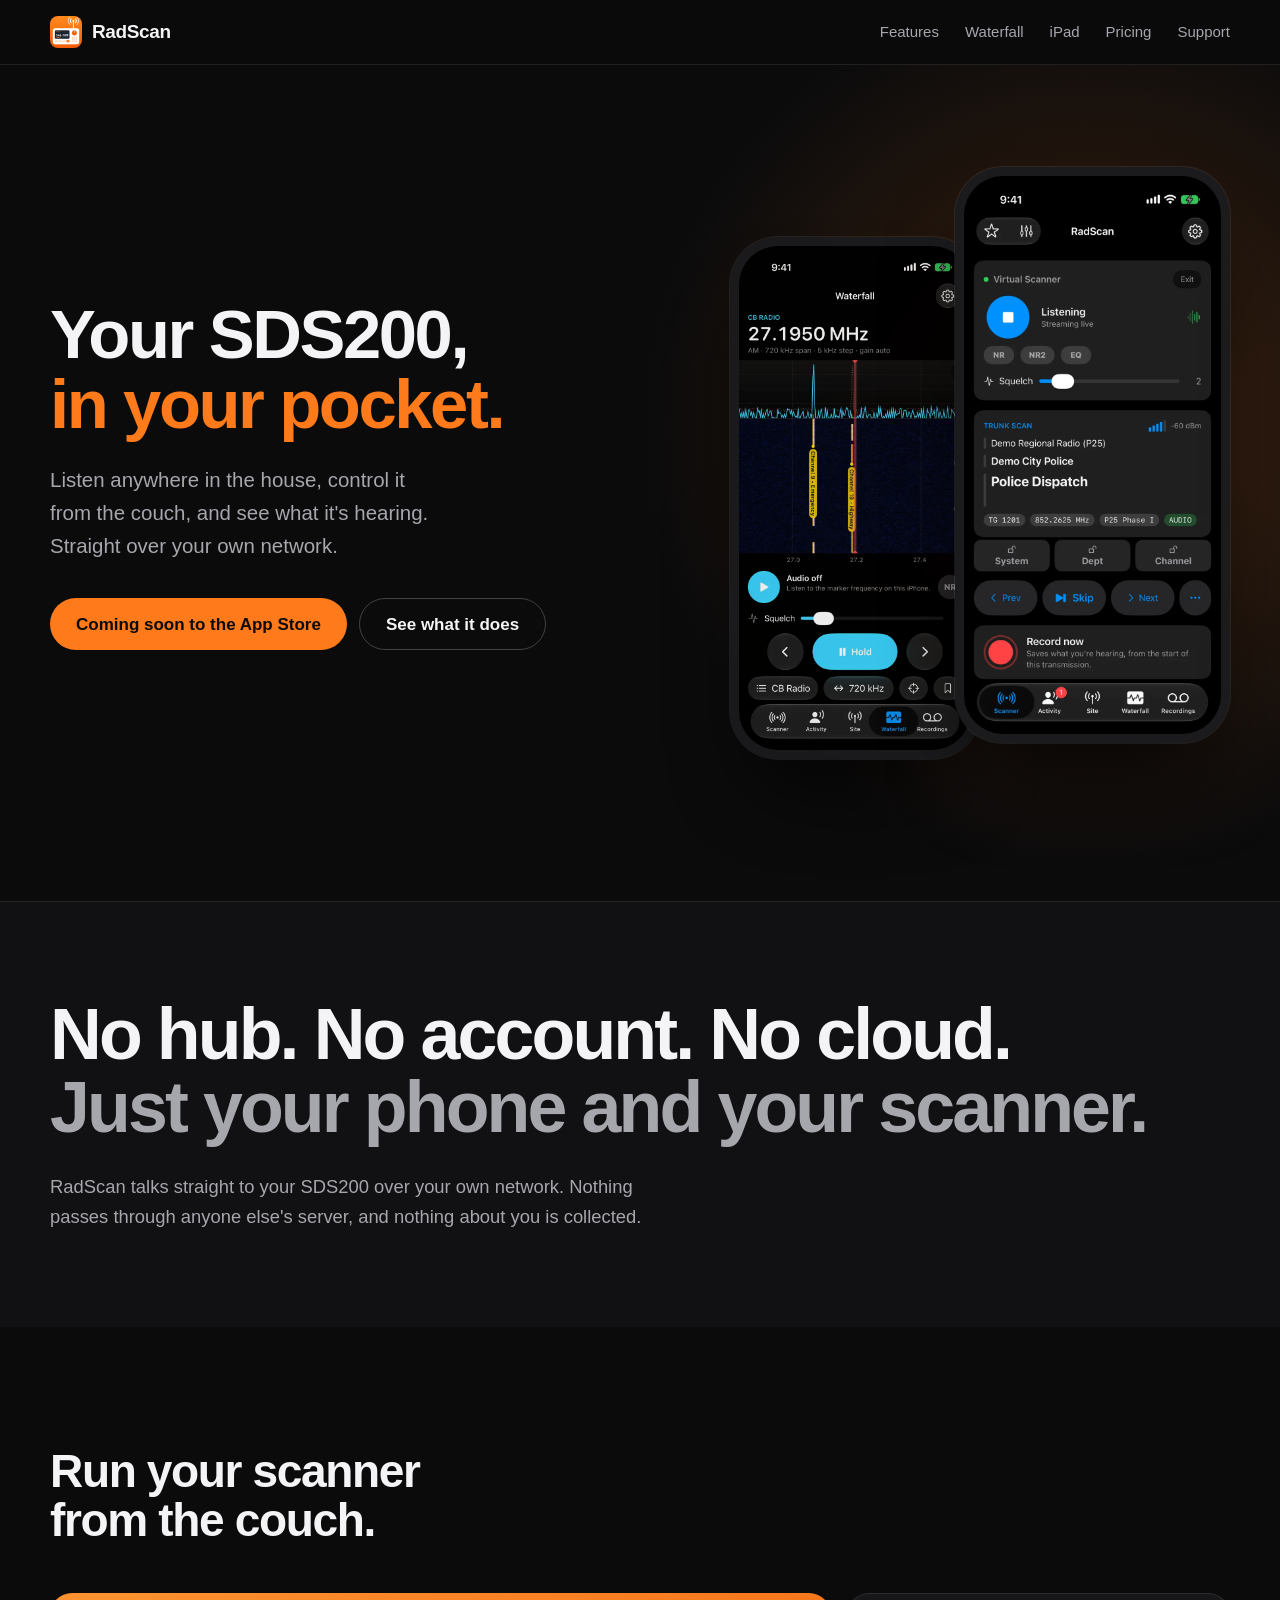
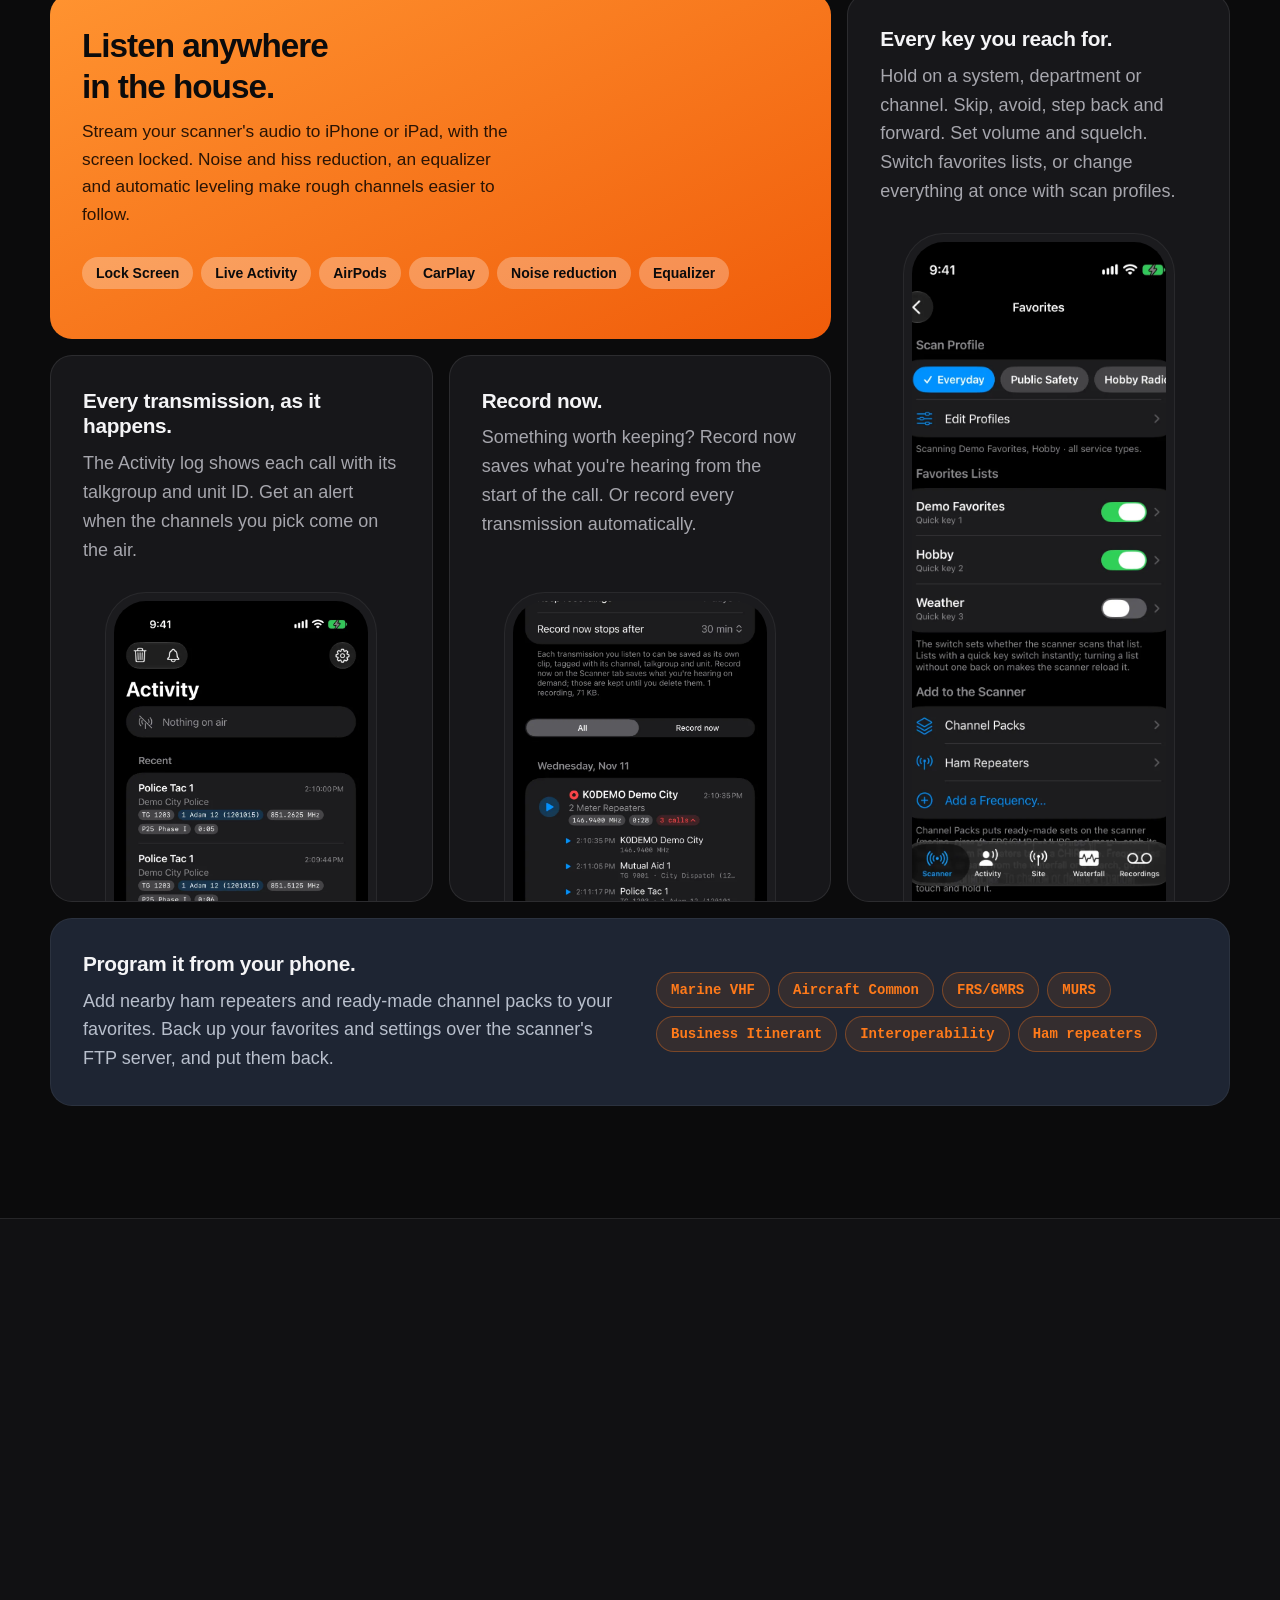
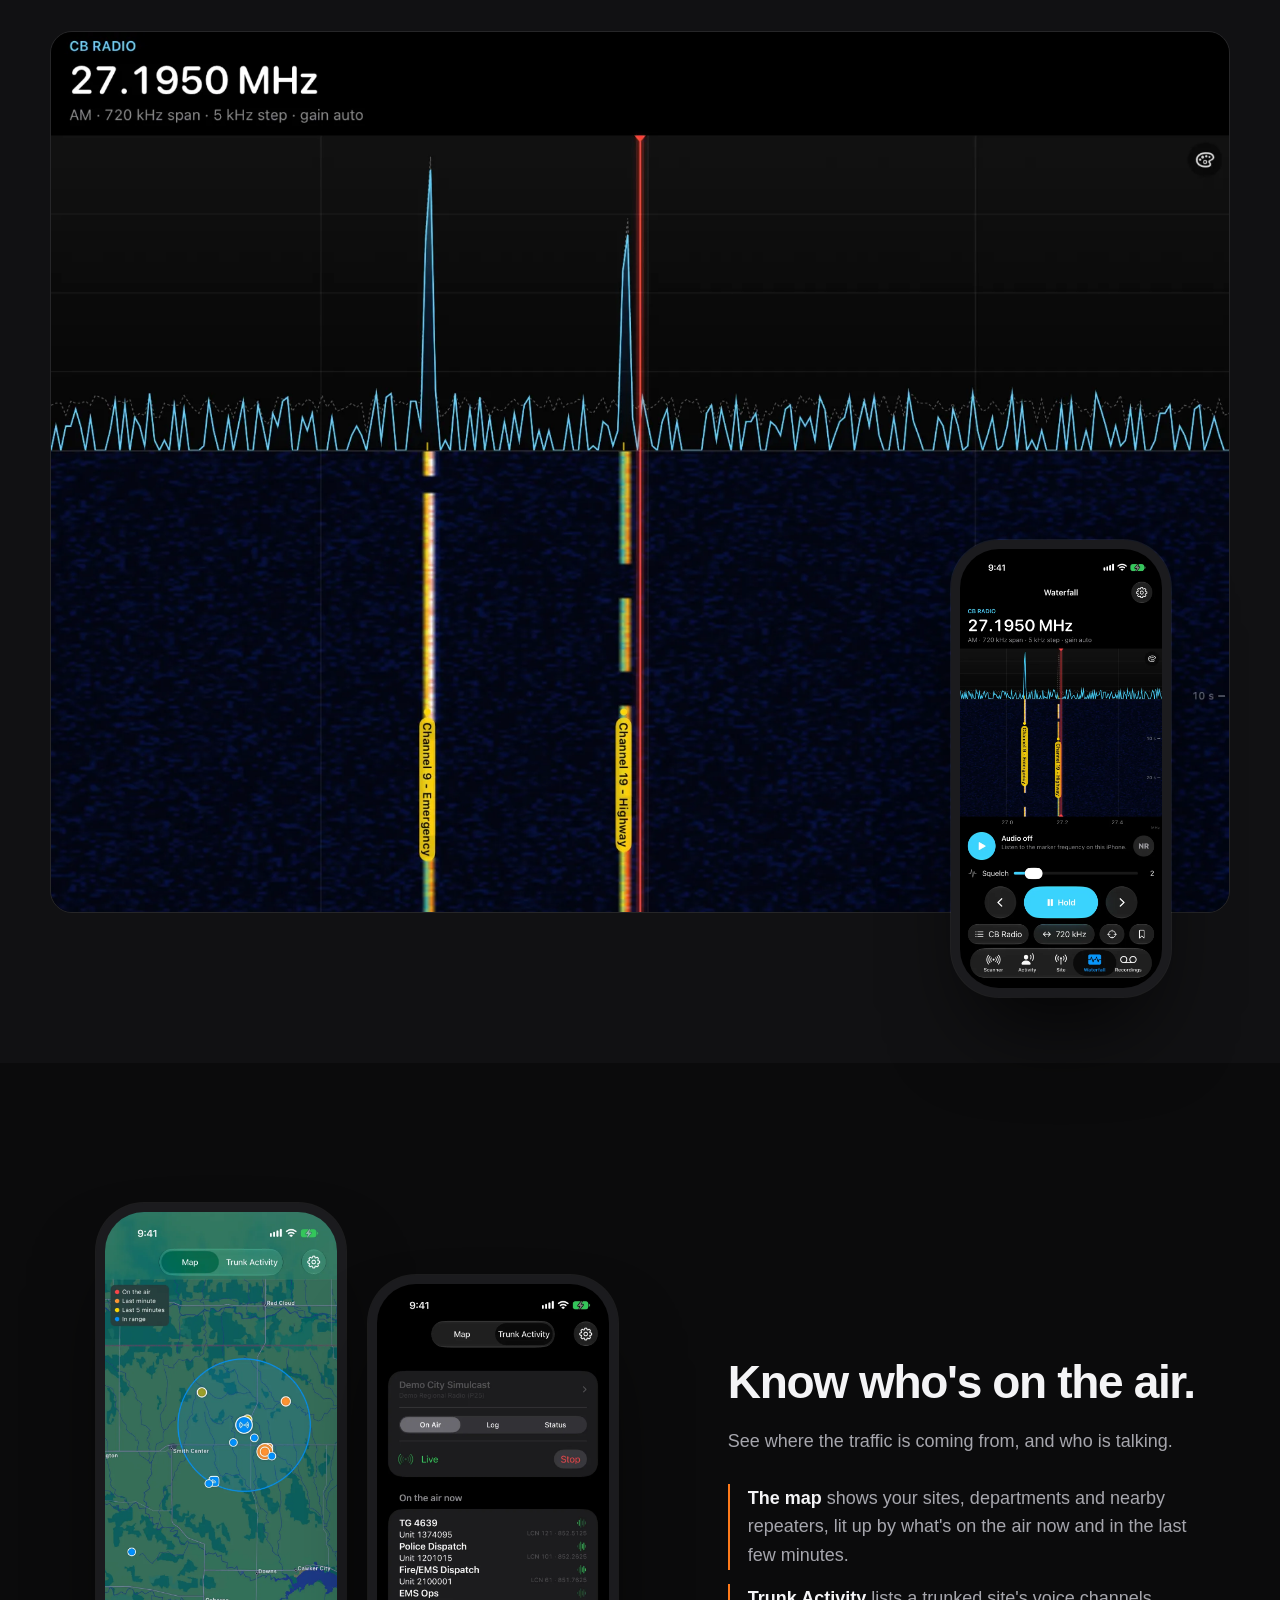
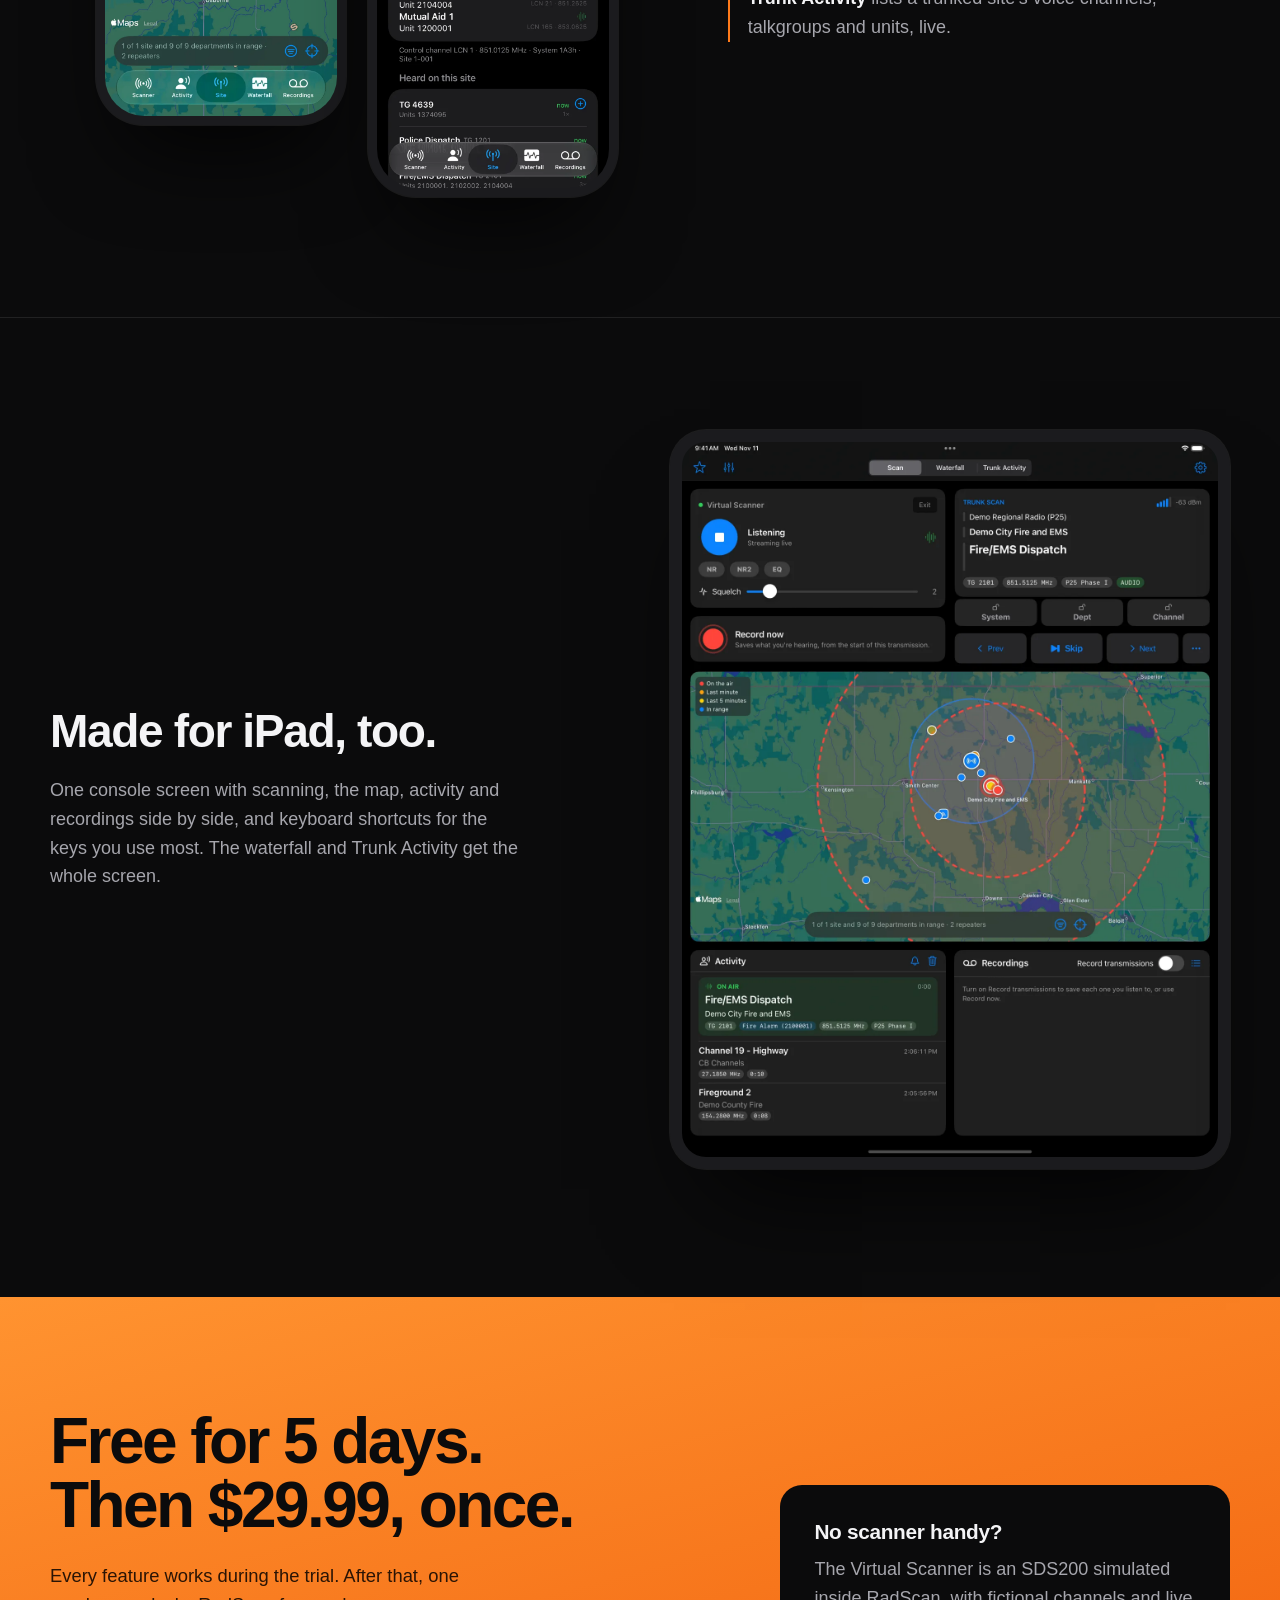
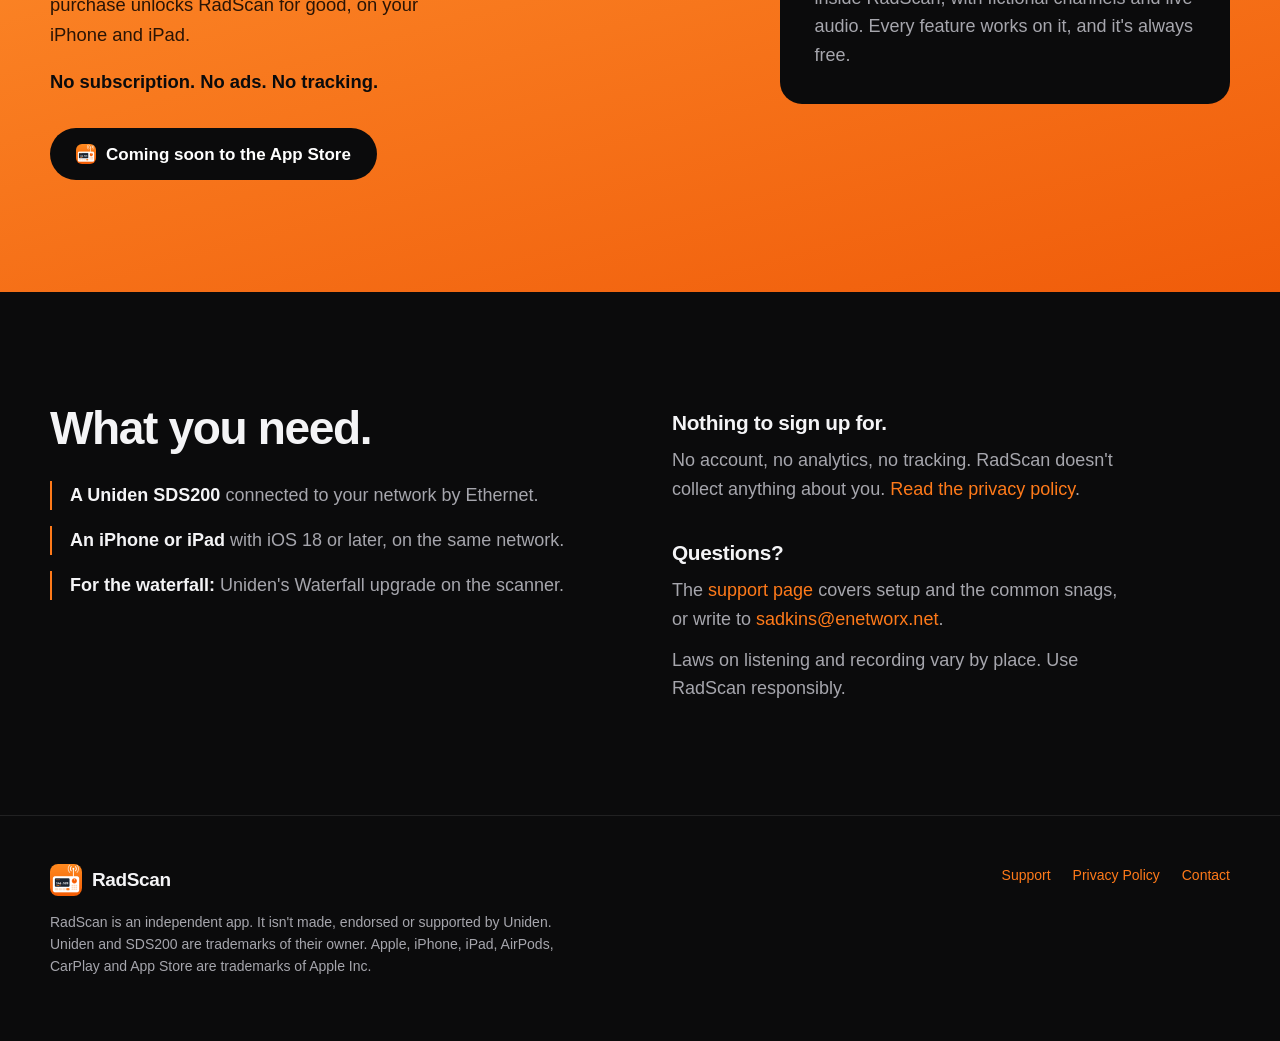
==== index.html @ 0958f828 "Add files via upload" ====
<!doctype html>
<html lang="en">
<head>
<meta charset="utf-8">
<meta name="viewport" content="width=device-width, initial-scale=1, viewport-fit=cover">
<title>RadScan: your SDS200 on iPhone and iPad</title>
<meta name="description" content="Listen to your Uniden SDS200 anywhere in the house, control it from the couch, and see what it's hearing. Free for 5 days, then one purchase. No subscription.">
<meta name="theme-color" content="#0b0b0c">
<meta property="og:type" content="website">
<meta property="og:title" content="RadScan: your SDS200 on iPhone and iPad">
<meta property="og:description" content="Live audio, remote control, a waterfall and more for the Uniden SDS200. No hub, no account, no cloud.">
<meta property="og:url" content="https://sadkins0101.github.io/radscan/">
<meta property="og:image" content="https://sadkins0101.github.io/radscan/img/og.jpg">
<meta name="twitter:card" content="summary_large_image">
<link rel="icon" type="image/png" href="img/favicon-64.png">
<link rel="apple-touch-icon" href="img/apple-touch-icon.png">
<link rel="preload" as="image" href="img/iphone-01-listening.webp">
<script>document.documentElement.classList.add('js');</script>
<!--
  STORE LINK: once RadScan is live, turn both "Coming soon to the App Store" buttons (marked data-store)
  into links to the App Store page, and change their words to "Download on the App Store".
-->
<style>
/* Tokens: the app icon's orange on near-black, white type. One theme for the whole page (dark), matching the
   dark-mode screenshots. Shapes: buttons and chips are full pills, panels are 22px, device frames follow the device. */
:root {
  color-scheme: dark;
  --bg: #0b0b0c;
  --bg-raised: #111113;
  --surface: #17171a;
  --surface-2: #202024;
  --line: rgba(255, 255, 255, .09);
  --text: #f4f4f6;
  --muted: #a6a6ad;
  --orange: #ff7a1a;
  --orange-hi: #ff9330;
  --orange-lo: #f05c0a;
  --ink: #0b0b0c;
  --lcd: #1e2533;
  --peach: #ffd9bd;
  --radius: 22px;
  --frame: #1b1b1e;
  --ease: cubic-bezier(.16, 1, .3, 1);
  --sans: -apple-system, BlinkMacSystemFont, "SF Pro Display", "SF Pro Text", "Segoe UI", Roboto, "Helvetica Neue", Arial, sans-serif;
  --mono: ui-monospace, "SF Mono", SFMono-Regular, Menlo, Consolas, monospace;
}
*, *::before, *::after { box-sizing: border-box; }
html { scroll-behavior: smooth; scroll-padding-top: 80px; -webkit-text-size-adjust: 100%; }
body {
  margin: 0; background: var(--bg); color: var(--text);
  font: 400 18px/1.6 var(--sans); -webkit-font-smoothing: antialiased; overflow-x: clip;
}
img { display: block; max-width: 100%; height: auto; }
a { color: var(--orange); text-decoration: none; }
a:hover { text-decoration: underline; text-underline-offset: 3px; }
h1, h2, h3 { margin: 0; font-weight: 700; color: var(--text); }
h1 { font-size: clamp(2.6rem, 5.4vw, 4.3rem); line-height: 1.02; letter-spacing: -.035em; }
h2 { font-size: clamp(2rem, 3.6vw, 3.05rem); line-height: 1.06; letter-spacing: -.03em; }
h3 { font-size: 1.3rem; line-height: 1.25; letter-spacing: -.015em; }
p { margin: 0; }
.wrap { width: min(1180px, 100% - 40px); margin-inline: auto; }
.accent { color: var(--orange); }
.lede { font-size: clamp(1.1rem, 1.6vw, 1.3rem); color: var(--muted); max-width: 34ch; }
.body { color: var(--muted); max-width: 58ch; }
.eyebrow { font: 600 13px/1 var(--mono); letter-spacing: .14em; text-transform: uppercase; color: var(--orange); margin-bottom: 18px; }
.skip { position: absolute; left: -999px; top: 8px; background: var(--orange); color: var(--ink); padding: 8px 14px; border-radius: 999px; z-index: 20; }
.skip:focus { left: 12px; }
:focus-visible { outline: 2px solid var(--orange); outline-offset: 3px; border-radius: 6px; }

/* Buttons */
.btn {
  display: inline-flex; align-items: center; justify-content: center; gap: 10px; white-space: nowrap;
  min-height: 52px; padding: 0 26px; border-radius: 999px; font: 600 17px/1 var(--sans);
  transition: transform .25s var(--ease), background-color .25s var(--ease), border-color .25s var(--ease);
}
.btn:hover { text-decoration: none; transform: translateY(-1px); }
.btn:active { transform: scale(.98); }
.btn-primary { background: var(--orange); color: var(--ink); }
.btn-primary:hover { background: var(--orange-hi); }
.btn-ghost { color: var(--text); border: 1px solid rgba(255, 255, 255, .22); }
.btn-ghost:hover { border-color: rgba(255, 255, 255, .5); }
.btn-dark { background: var(--ink); color: #fff; }
.btn-dark:hover { background: #222; }
.btn .glyph { width: 20px; height: 20px; border-radius: 6px; }

/* Device frames */
.phone { margin: 0; padding: 9px; border-radius: 48px; background: var(--frame);
  box-shadow: 0 0 0 1px rgba(255, 255, 255, .08), 0 50px 90px -30px rgba(0, 0, 0, .85); }
.phone img { width: 100%; border-radius: 39px; }
.ipad { margin: 0; padding: 12px; border-radius: 36px; background: var(--frame);
  box-shadow: 0 0 0 1px rgba(255, 255, 255, .08), 0 60px 100px -40px rgba(0, 0, 0, .85); }
.ipad img { width: 100%; border-radius: 24px; }

/* Nav */
.nav { position: sticky; top: 0; z-index: 10; background: rgba(11, 11, 12, .74);
  -webkit-backdrop-filter: saturate(160%) blur(18px); backdrop-filter: saturate(160%) blur(18px);
  border-bottom: 1px solid var(--line); }
.nav .wrap { height: 64px; display: flex; align-items: center; gap: 28px; }
.brand { display: flex; align-items: center; gap: 10px; color: var(--text); font-weight: 700; font-size: 19px; letter-spacing: -.02em; }
.brand:hover { text-decoration: none; }
.brand img { width: 32px; height: 32px; border-radius: 8px; }
.nav-links { display: flex; gap: 26px; margin-left: auto; font-size: 15px; }
.nav-links a { color: var(--muted); }
.nav-links a:hover { color: var(--text); text-decoration: none; }

/* Hero */
.hero { position: relative; padding: 56px 0 72px; overflow: clip; }
.hero::before { content: ""; position: absolute; inset: -10% -20% auto auto; width: 70vw; height: 70vw; max-width: 900px; max-height: 900px;
  background: radial-gradient(closest-side, rgba(255, 122, 26, .22), rgba(255, 122, 26, 0)); pointer-events: none; }
.hero .wrap { position: relative; display: grid; grid-template-columns: 1.05fr .95fr; align-items: center; gap: 40px;
  min-height: min(760px, calc(100dvh - 64px - 128px)); }
.hero h1 .accent { display: block; }
.hero .lede { margin-top: 24px; }
.ctas { display: flex; flex-wrap: wrap; gap: 12px; margin-top: 36px; }
.hero-art { position: relative; width: min(500px, 100%); margin-left: auto; padding-bottom: 40px; }
.hero-art .phone-front { position: relative; z-index: 1; width: 55%; margin-left: auto; }
.hero-art .phone-back { position: absolute; left: 0; top: 70px; width: 50%; opacity: .92; }

/* Statement */
.statement { padding: 96px 0; border-top: 1px solid var(--line); background: var(--bg-raised); }
.statement .big { font-size: clamp(2.2rem, 5.6vw, 4.6rem); line-height: 1.02; font-weight: 800; letter-spacing: -.04em; }
.statement .big span { display: block; color: var(--muted); }
.statement .body { margin-top: 28px; font-size: 1.15rem; }

/* Features bento */
.features { padding: 120px 0 112px; }
.features h2 { max-width: 16ch; margin-bottom: 48px; }
.bento { display: grid; grid-template-columns: repeat(6, 1fr); gap: 16px; }
.cell { position: relative; display: flex; flex-direction: column; overflow: hidden; border-radius: var(--radius);
  padding: 32px; background: var(--surface); border: 1px solid var(--line); }
.cell h3 { margin-bottom: 10px; }
.cell p { color: var(--muted); }
.c-listen { grid-column: span 4; background: linear-gradient(155deg, var(--orange-hi), var(--orange-lo)); border: 0; }
.c-listen h3 { font-size: clamp(1.7rem, 2.6vw, 2.3rem); letter-spacing: -.03em; color: var(--ink); max-width: 14ch; }
.c-listen p { color: #2a1405; font-size: 1.08rem; max-width: 46ch; }
.chips { display: flex; flex-wrap: wrap; gap: 8px; margin-top: auto; padding-top: 28px; list-style: none; padding-left: 0; }
.chips li { font: 600 14px/1 var(--sans); padding: 9px 14px; border-radius: 999px; }
.c-listen .chips li { color: var(--ink); background: rgba(255, 255, 255, .28); }
.c-control { grid-column: span 2; grid-row: span 2; padding-bottom: 0; }
.c-activity, .c-record { grid-column: span 2; padding-bottom: 0; }
.c-program { grid-column: span 6; background: var(--lcd); border-color: rgba(255, 255, 255, .06);
  display: grid; grid-template-columns: 1fr 1fr; gap: 32px; align-items: center; }
.c-program p { color: #b8bfcc; }
.c-program .chips { margin: 0; padding: 0; }
.c-program .chips li { font: 600 14px/1 var(--mono); color: var(--orange); background: rgba(255, 122, 26, .1);
  border: 1px solid rgba(255, 122, 26, .35); padding: 10px 14px; }
.peek { margin: auto auto 0; padding-top: 28px; width: min(270px, 88%); }
.peek .frame { padding: 8px 8px 0; border-radius: 40px 40px 0 0; background: var(--frame);
  box-shadow: 0 0 0 1px rgba(255, 255, 255, .08); }
.peek img { width: 100%; height: 300px; object-fit: cover; object-position: top; border-radius: 32px 32px 0 0; }
/* The tall cell's phone fills whatever height the grid gives the cell. */
.c-control .peek, .c-control .peek .frame { flex: 1 1 auto; display: flex; flex-direction: column; }
.c-control .peek img { flex: 1 1 auto; height: 0; min-height: 320px; }
.c-record .peek img { object-position: 50% 62%; }

/* Waterfall */
.waterfall { padding: 112px 0 150px; border-top: 1px solid var(--line); background: var(--bg-raised); }
.waterfall h2 { max-width: 14ch; }
.waterfall .body { margin-top: 20px; }
.waterfall .note { margin-top: 14px; font-size: 15px; color: var(--muted); }
.wf { position: relative; margin-top: 56px; }
.wf-wide { margin: 0; border-radius: var(--radius); overflow: hidden; border: 1px solid var(--line); }
.wf-wide img { width: 100%; }
.wf .phone { position: absolute; right: 5%; bottom: -84px; width: 220px; }

/* Site */
.site { padding: 140px 0 120px; }
.site .wrap { display: grid; grid-template-columns: 1.1fr .9fr; gap: 64px; align-items: center; }
.site-art { display: flex; gap: 22px; justify-content: center; align-items: flex-start; }
.site-art .phone { width: min(250px, 46%); }
.site-art .phone:last-child { margin-top: 72px; }
.site .body { margin-top: 20px; }
.site ul { margin: 28px 0 0; padding: 0; list-style: none; display: grid; gap: 14px; max-width: 46ch; }
.site li { padding-left: 18px; border-left: 2px solid var(--orange); color: var(--muted); }
.site li strong { color: var(--text); font-weight: 600; }

/* iPad */
.ipad-sec { padding: 112px 0 128px; border-top: 1px solid var(--line); }
.ipad-sec .wrap { display: grid; grid-template-columns: .85fr 1.15fr; gap: 64px; align-items: center; }
.ipad-sec .body { margin-top: 20px; }
.ipad-sec .ipad { width: min(560px, 100%); margin-left: auto; }

/* Pricing (the one orange block) */
.price { background: linear-gradient(165deg, var(--orange-hi) 0%, var(--orange-lo) 100%); color: var(--ink); padding: 112px 0; }
.price .wrap { display: grid; grid-template-columns: 1.2fr .8fr; gap: 56px; align-items: center; }
.price h2 { color: var(--ink); font-size: clamp(2.4rem, 5vw, 4.2rem); letter-spacing: -.04em; line-height: 1; }
.price .terms { margin-top: 24px; font-size: 1.15rem; color: #2a1405; max-width: 40ch; }
.price .nos { margin-top: 18px; font-weight: 700; font-size: 1.15rem; }
.price .ctas { margin-top: 32px; }
.virtual { background: var(--ink); color: var(--text); border-radius: var(--radius); padding: 34px; }
.virtual p { color: var(--muted); margin-top: 10px; }

/* Needs and privacy */
.needs { padding: 112px 0; }
.needs .wrap { display: grid; grid-template-columns: 1fr 1fr; gap: 64px; }
.needs ul { margin: 28px 0 0; padding: 0; list-style: none; display: grid; gap: 16px; }
.needs li { padding-left: 18px; border-left: 2px solid var(--orange); color: var(--muted); }
.needs li strong { color: var(--text); font-weight: 600; }
.needs .side { padding-top: 6px; }
.needs .side p { color: var(--muted); margin-top: 12px; max-width: 46ch; }
.needs .side h3 + p { margin-top: 10px; }
.needs .side h3:not(:first-child) { margin-top: 36px; }

/* Footer */
footer { border-top: 1px solid var(--line); padding: 48px 0 64px; font-size: 14px; color: var(--muted); }
footer .wrap { display: grid; grid-template-columns: 1fr auto; gap: 32px; align-items: start; }
footer .legal { max-width: 70ch; margin-top: 16px; line-height: 1.55; }
footer nav { display: flex; gap: 22px; flex-wrap: wrap; }

/* Reveal on scroll: only with JavaScript and when motion is welcome; otherwise everything is simply there. */
@media (prefers-reduced-motion: no-preference) {
  .js .reveal { opacity: 0; transform: translateY(28px);
    transition: opacity .9s var(--ease), transform .9s var(--ease); transition-delay: calc(var(--d, 0) * 90ms); }
  .js .reveal.in { opacity: 1; transform: none; }
}
@media (prefers-reduced-motion: reduce) { html { scroll-behavior: auto; } .btn { transition: none; } }

/* Tablet */
@media (max-width: 960px) {
  .nav-links a:not(.keep) { display: none; }
  .hero .wrap, .site .wrap, .ipad-sec .wrap, .price .wrap, .needs .wrap { grid-template-columns: 1fr; gap: 48px; }
  .hero .wrap { min-height: 0; }
  .hero-art { margin: 0 auto; width: min(440px, 100%); }
  .site-art { order: 2; }
  .ipad-sec .ipad { margin: 0 auto; }
  .bento { grid-template-columns: repeat(2, 1fr); }
  .c-listen, .c-program { grid-column: span 2; }
  .c-control { grid-column: span 2; grid-row: auto; }
  .c-activity, .c-record { grid-column: span 1; }
  .wf .phone { display: none; }
  .waterfall { padding-bottom: 112px; }
}
/* Phone */
@media (max-width: 640px) {
  body { font-size: 17px; }
  .wrap { width: calc(100% - 32px); }
  .hero { padding-top: 36px; }
  .ctas .btn { width: 100%; }
  .statement, .features, .waterfall, .site, .ipad-sec, .price, .needs { padding-block: 80px; }
  .bento { grid-template-columns: 1fr; }
  .c-listen, .c-program, .c-control, .c-activity, .c-record { grid-column: auto; }
  .c-program { grid-template-columns: 1fr; gap: 24px; }
  .cell { padding: 26px; }
  .site-art .phone:last-child { margin-top: 48px; }
  footer .wrap { grid-template-columns: 1fr; }
}
</style>
</head>
<body>
<a class="skip" href="#main">Skip to content</a>

<header class="nav">
  <div class="wrap">
    <a class="brand" href="./"><img src="img/icon-128.png" alt="" width="32" height="32">RadScan</a>
    <nav class="nav-links" aria-label="Sections">
      <a href="#features">Features</a>
      <a href="#waterfall">Waterfall</a>
      <a href="#ipad">iPad</a>
      <a href="#pricing">Pricing</a>
      <a class="keep" href="support.html">Support</a>
    </nav>
  </div>
</header>

<main id="main">

  <section class="hero">
    <div class="wrap">
      <div>
        <h1 class="reveal">Your SDS200, <span class="accent">in your pocket.</span></h1>
        <p class="lede reveal" style="--d:1">Listen anywhere in the house, control it from the couch, and see what it's hearing. Straight over your own network.</p>
        <div class="ctas reveal" style="--d:2">
          <a class="btn btn-primary" href="#pricing" data-store>Coming soon to the App Store</a>
          <a class="btn btn-ghost" href="#features">See what it does</a>
        </div>
      </div>
      <div class="hero-art reveal" style="--d:2">
        <figure class="phone phone-back"><img src="img/iphone-02-waterfall.webp" width="780" height="1694" alt="RadScan's Waterfall on iPhone, with CB channels 9 and 19 on the air and named."></figure>
        <figure class="phone phone-front"><img src="img/iphone-01-listening.webp" width="780" height="1694" alt="RadScan's Scanner tab on iPhone, listening to Police Dispatch on a trunked P25 system, with hold keys and Record now."></figure>
      </div>
    </div>
  </section>

  <section class="statement">
    <div class="wrap">
      <p class="big reveal">No hub. No account. No cloud. <span>Just your phone and your scanner.</span></p>
      <p class="body reveal" style="--d:1">RadScan talks straight to your SDS200 over your own network. Nothing passes through anyone else's server, and nothing about you is collected.</p>
    </div>
  </section>

  <section class="features" id="features">
    <div class="wrap">
      <h2 class="reveal">Run your scanner from the couch.</h2>
      <div class="bento">
        <article class="cell c-listen reveal">
          <h3>Listen anywhere in the house.</h3>
          <p>Stream your scanner's audio to iPhone or iPad, with the screen locked. Noise and hiss reduction, an equalizer and automatic leveling make rough channels easier to follow.</p>
          <ul class="chips" aria-label="Where you can listen">
            <li>Lock Screen</li><li>Live Activity</li><li>AirPods</li><li>CarPlay</li><li>Noise reduction</li><li>Equalizer</li>
          </ul>
        </article>
        <article class="cell c-control reveal" style="--d:1">
          <h3>Every key you reach for.</h3>
          <p>Hold on a system, department or channel. Skip, avoid, step back and forward. Set volume and squelch. Switch favorites lists, or change everything at once with scan profiles.</p>
          <div class="peek"><div class="frame"><img src="img/iphone-07-favorites.webp" width="780" height="1694" loading="lazy" alt="Favorites in RadScan: scan profiles and favorites lists with their on and off switches."></div></div>
        </article>
        <article class="cell c-activity reveal">
          <h3>Every transmission, as it happens.</h3>
          <p>The Activity log shows each call with its talkgroup and unit ID. Get an alert when the channels you pick come on the air.</p>
          <div class="peek"><div class="frame"><img src="img/iphone-05-activity.webp" width="780" height="1694" loading="lazy" alt="RadScan's Activity log, listing recent calls with talkgroups, unit IDs and frequencies."></div></div>
        </article>
        <article class="cell c-record reveal" style="--d:1">
          <h3>Record now.</h3>
          <p>Something worth keeping? Record now saves what you're hearing from the start of the call. Or record every transmission automatically.</p>
          <div class="peek"><div class="frame"><img src="img/iphone-06-record-now.webp" width="780" height="1694" loading="lazy" alt="A Record now recording in RadScan, opened to the three calls it caught."></div></div>
        </article>
        <article class="cell c-program reveal">
          <div>
            <h3>Program it from your phone.</h3>
            <p>Add nearby ham repeaters and ready-made channel packs to your favorites. Back up your favorites and settings over the scanner's FTP server, and put them back.</p>
          </div>
          <ul class="chips" aria-label="Channel packs">
            <li>Marine VHF</li><li>Aircraft Common</li><li>FRS/GMRS</li><li>MURS</li><li>Business Itinerant</li><li>Interoperability</li><li>Ham repeaters</li>
          </ul>
        </article>
      </div>
    </div>
  </section>

  <section class="waterfall" id="waterfall">
    <div class="wrap">
      <p class="eyebrow reveal">Waterfall</p>
      <h2 class="reveal">See the whole band at once.</h2>
      <p class="body reveal" style="--d:1">A live picture of everything on a band. Tap a signal to tune to it, magnify to fine-tune, see station names, and save what you find.</p>
      <p class="note reveal" style="--d:2">Needs Uniden's Waterfall upgrade on the scanner. Try it any time on the Virtual Scanner.</p>
      <div class="wf reveal">
        <figure class="wf-wide"><img src="img/waterfall-wide.webp" width="1800" height="1344" loading="lazy" alt="RadScan's waterfall on iPad: the CB band at 27 MHz, with Channel 9 and Channel 19 on the air and labeled."></figure>
        <figure class="phone"><img src="img/iphone-02-waterfall.webp" width="780" height="1694" loading="lazy" alt="The same waterfall on iPhone."></figure>
      </div>
    </div>
  </section>

  <section class="site">
    <div class="wrap">
      <div class="site-art reveal">
        <figure class="phone"><img src="img/iphone-04-map.webp" width="780" height="1694" loading="lazy" alt="Site map in RadScan: the site's range, departments and repeaters, colored by what's on the air."></figure>
        <figure class="phone"><img src="img/iphone-03-trunk-activity.webp" width="780" height="1694" loading="lazy" alt="Trunk Activity in RadScan: talkgroups and units on the air right now."></figure>
      </div>
      <div>
        <h2 class="reveal">Know who's on the air.</h2>
        <p class="body reveal" style="--d:1">See where the traffic is coming from, and who is talking.</p>
        <ul>
          <li class="reveal" style="--d:2"><strong>The map</strong> shows your sites, departments and nearby repeaters, lit up by what's on the air now and in the last few minutes.</li>
          <li class="reveal" style="--d:3"><strong>Trunk Activity</strong> lists a trunked site's voice channels, talkgroups and units, live.</li>
        </ul>
      </div>
    </div>
  </section>

  <section class="ipad-sec" id="ipad">
    <div class="wrap">
      <div>
        <h2 class="reveal">Made for iPad, too.</h2>
        <p class="body reveal" style="--d:1">One console screen with scanning, the map, activity and recordings side by side, and keyboard shortcuts for the keys you use most. The waterfall and Trunk Activity get the whole screen.</p>
      </div>
      <figure class="ipad reveal" style="--d:1"><img src="img/ipad-console.webp" width="1300" height="1734" loading="lazy" alt="RadScan's console on iPad: Fire/EMS Dispatch on the air, the map with its range, Activity and Recordings on one screen."></figure>
    </div>
  </section>

  <section class="price" id="pricing">
    <div class="wrap">
      <div>
        <h2 class="reveal">Free for 5 days.<br>Then $29.99, once.</h2>
        <p class="terms reveal" style="--d:1">Every feature works during the trial. After that, one purchase unlocks RadScan for good, on your iPhone and iPad.</p>
        <p class="nos reveal" style="--d:2">No subscription. No ads. No tracking.</p>
        <div class="ctas reveal" style="--d:3">
          <span class="btn btn-dark" data-store><img class="glyph" src="img/icon-128.png" alt="">Coming soon to the App Store</span>
        </div>
      </div>
      <aside class="virtual reveal" style="--d:2">
        <h3>No scanner handy?</h3>
        <p>The Virtual Scanner is an SDS200 simulated inside RadScan, with fictional channels and live audio. Every feature works on it, and it's always free.</p>
      </aside>
    </div>
  </section>

  <section class="needs">
    <div class="wrap">
      <div>
        <h2 class="reveal">What you need.</h2>
        <ul>
          <li class="reveal" style="--d:1"><strong>A Uniden SDS200</strong> connected to your network by Ethernet.</li>
          <li class="reveal" style="--d:2"><strong>An iPhone or iPad</strong> with iOS 18 or later, on the same network.</li>
          <li class="reveal" style="--d:3"><strong>For the waterfall:</strong> Uniden's Waterfall upgrade on the scanner.</li>
        </ul>
      </div>
      <div class="side">
        <h3 class="reveal">Nothing to sign up for.</h3>
        <p class="reveal" style="--d:1">No account, no analytics, no tracking. RadScan doesn't collect anything about you. <a href="privacy.html">Read the privacy policy</a>.</p>
        <h3 class="reveal">Questions?</h3>
        <p class="reveal" style="--d:1">The <a href="support.html">support page</a> covers setup and the common snags, or write to <a href="mailto:sadkins@enetworx.net">sadkins@enetworx.net</a>.</p>
        <p class="reveal" style="--d:2">Laws on listening and recording vary by place. Use RadScan responsibly.</p>
      </div>
    </div>
  </section>

</main>

<footer>
  <div class="wrap">
    <div>
      <a class="brand" href="./"><img src="img/icon-128.png" alt="" width="32" height="32">RadScan</a>
      <p class="legal">RadScan is an independent app. It isn't made, endorsed or supported by Uniden. Uniden and SDS200 are trademarks of their owner. Apple, iPhone, iPad, AirPods, CarPlay and App Store are trademarks of Apple Inc.</p>
    </div>
    <nav aria-label="Footer">
      <a href="support.html">Support</a>
      <a href="privacy.html">Privacy Policy</a>
      <a href="mailto:sadkins@enetworx.net">Contact</a>
    </nav>
  </div>
</footer>

<script>
(function () {
  var items = document.querySelectorAll('.reveal');
  if (!('IntersectionObserver' in window)) { items.forEach(function (el) { el.classList.add('in'); }); return; }
  var seen = new IntersectionObserver(function (entries) {
    entries.forEach(function (entry) {
      if (entry.isIntersecting) { entry.target.classList.add('in'); seen.unobserve(entry.target); }
    });
  }, { rootMargin: '0px 0px -8% 0px', threshold: 0.12 });
  items.forEach(function (el) { seen.observe(el); });
})();
</script>
</body>
</html>
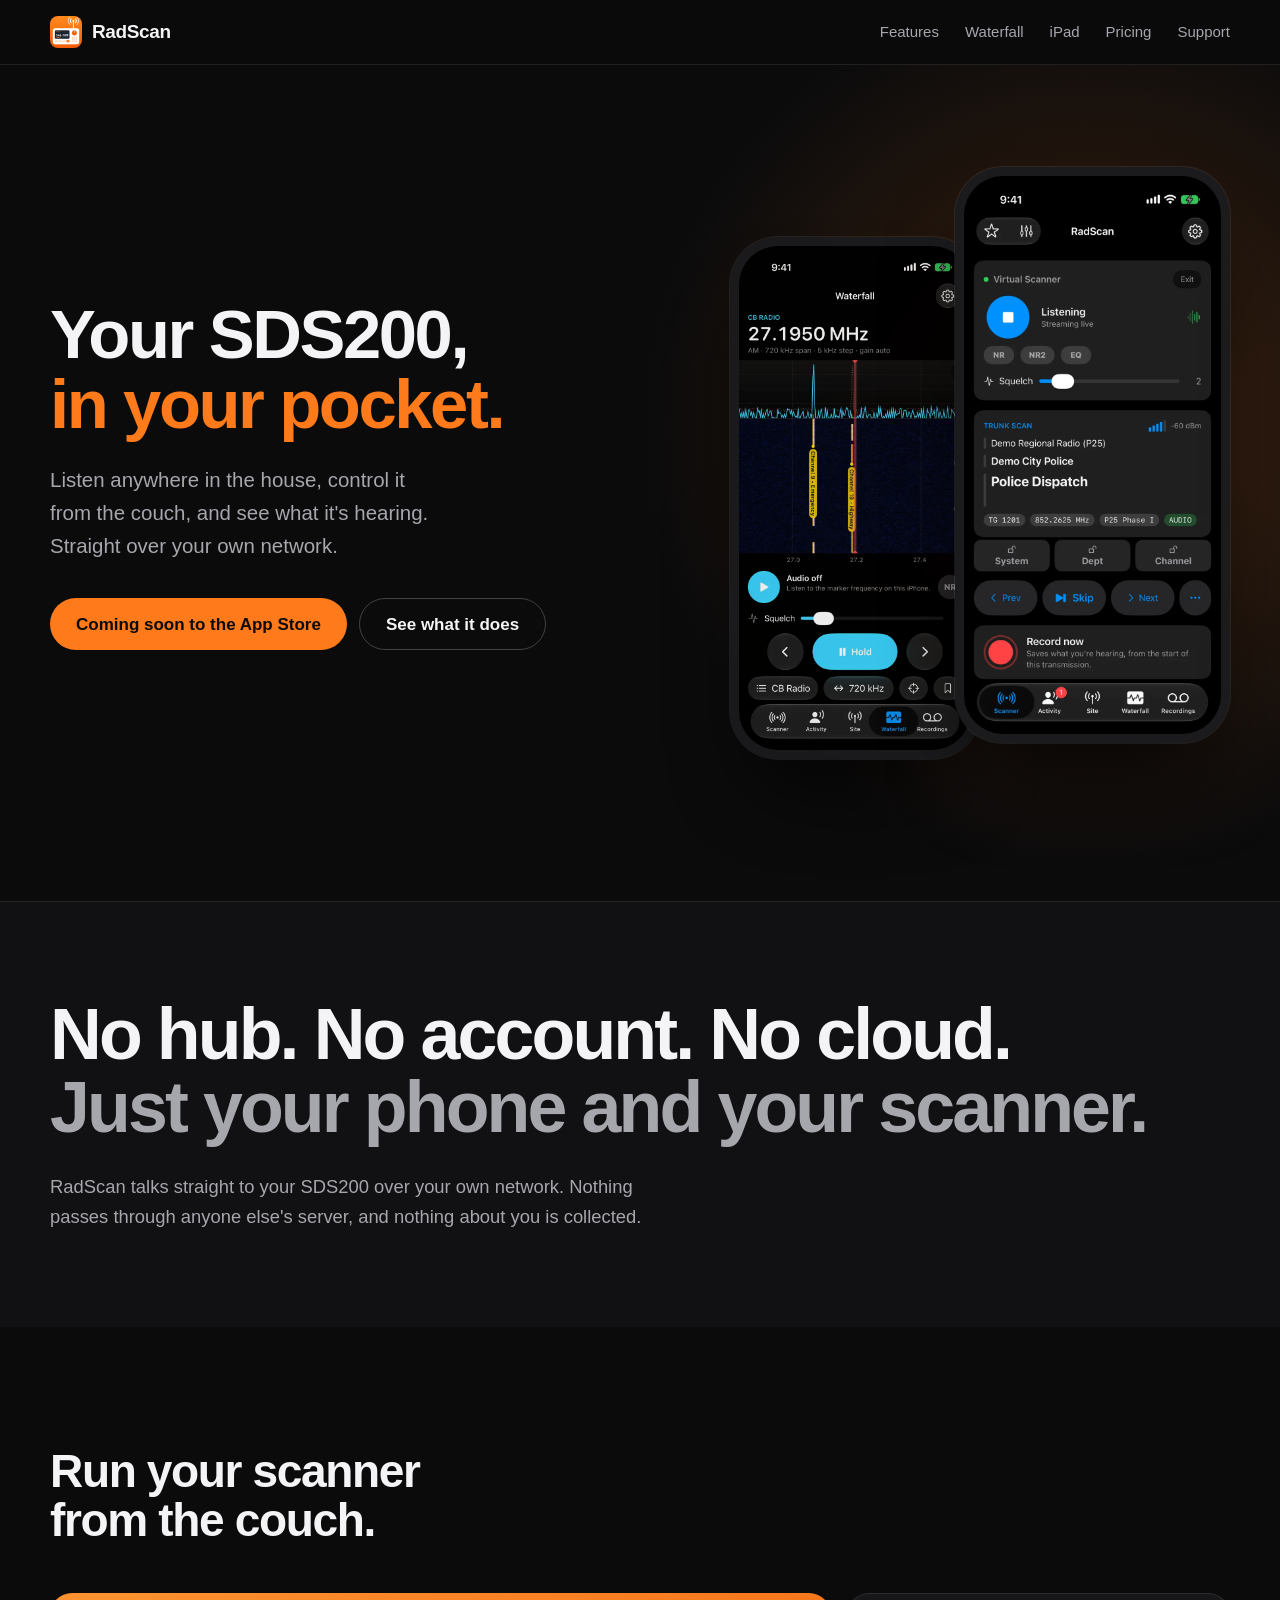
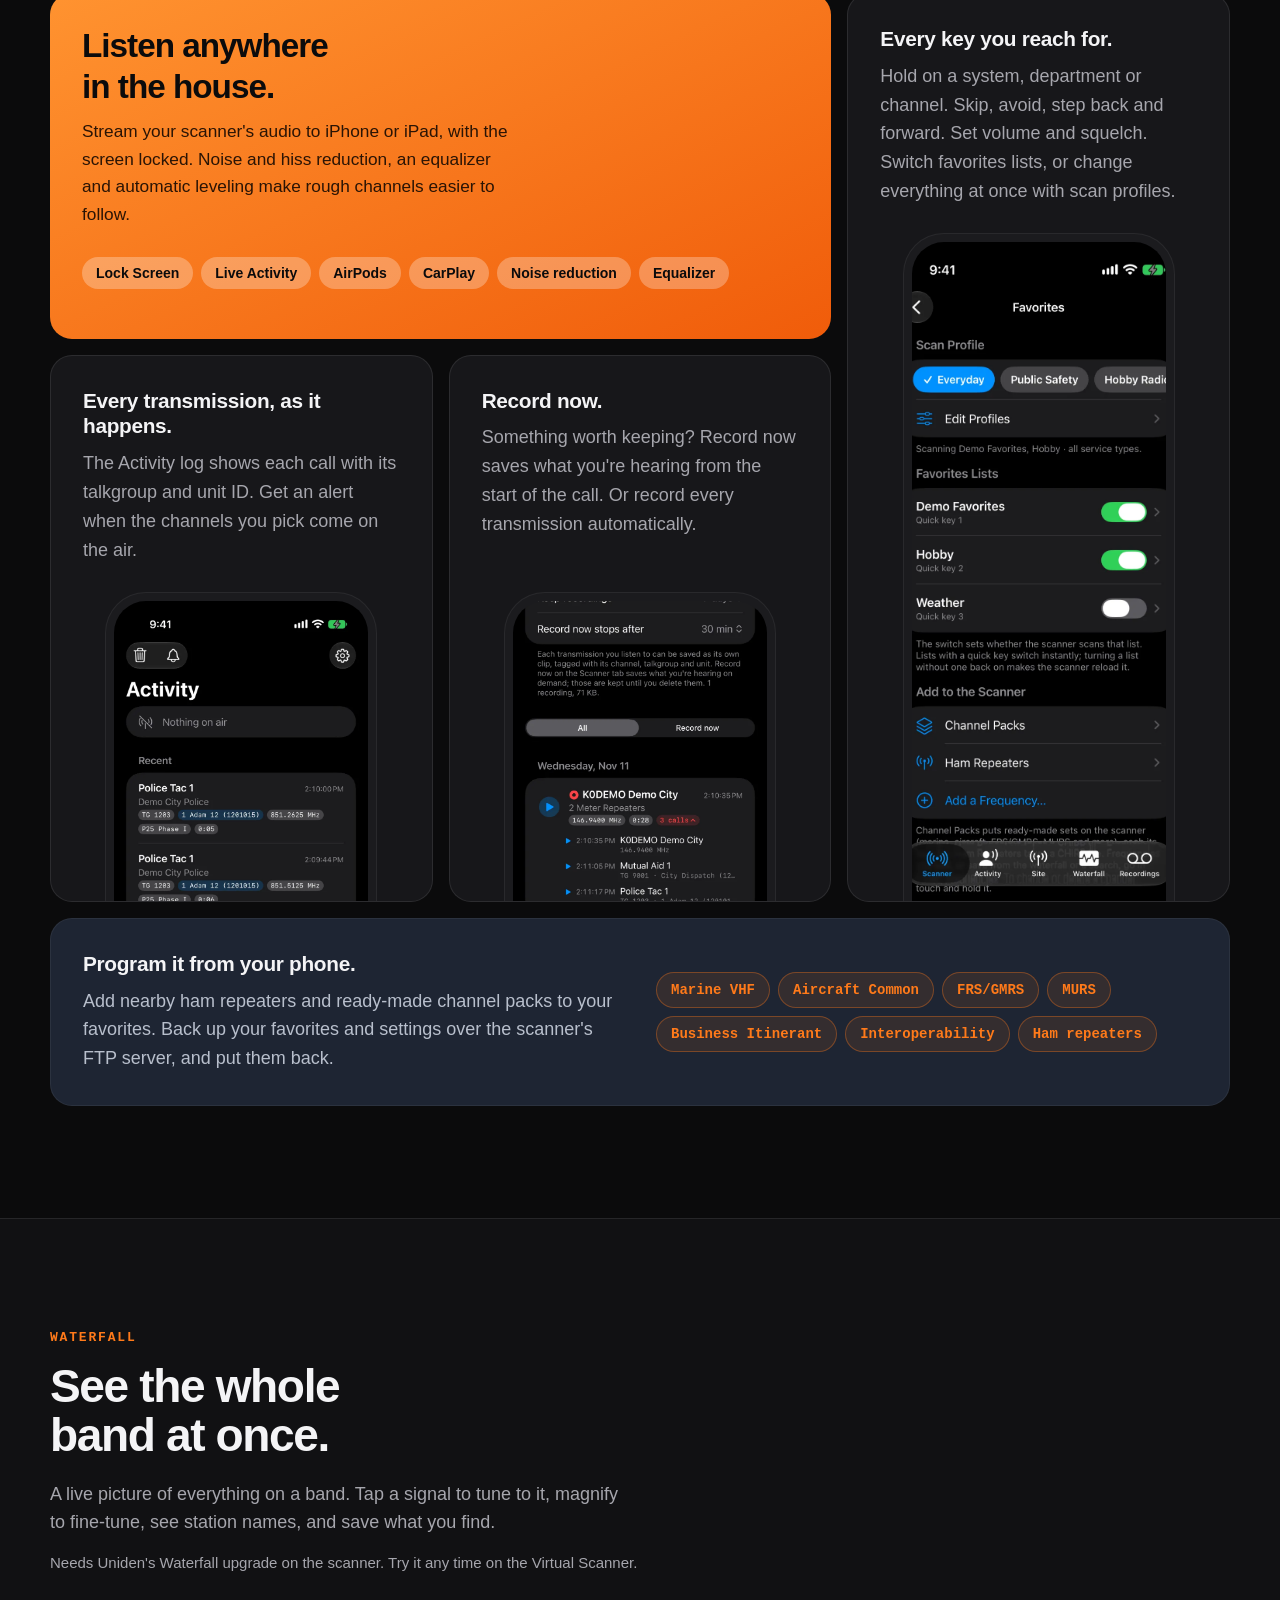
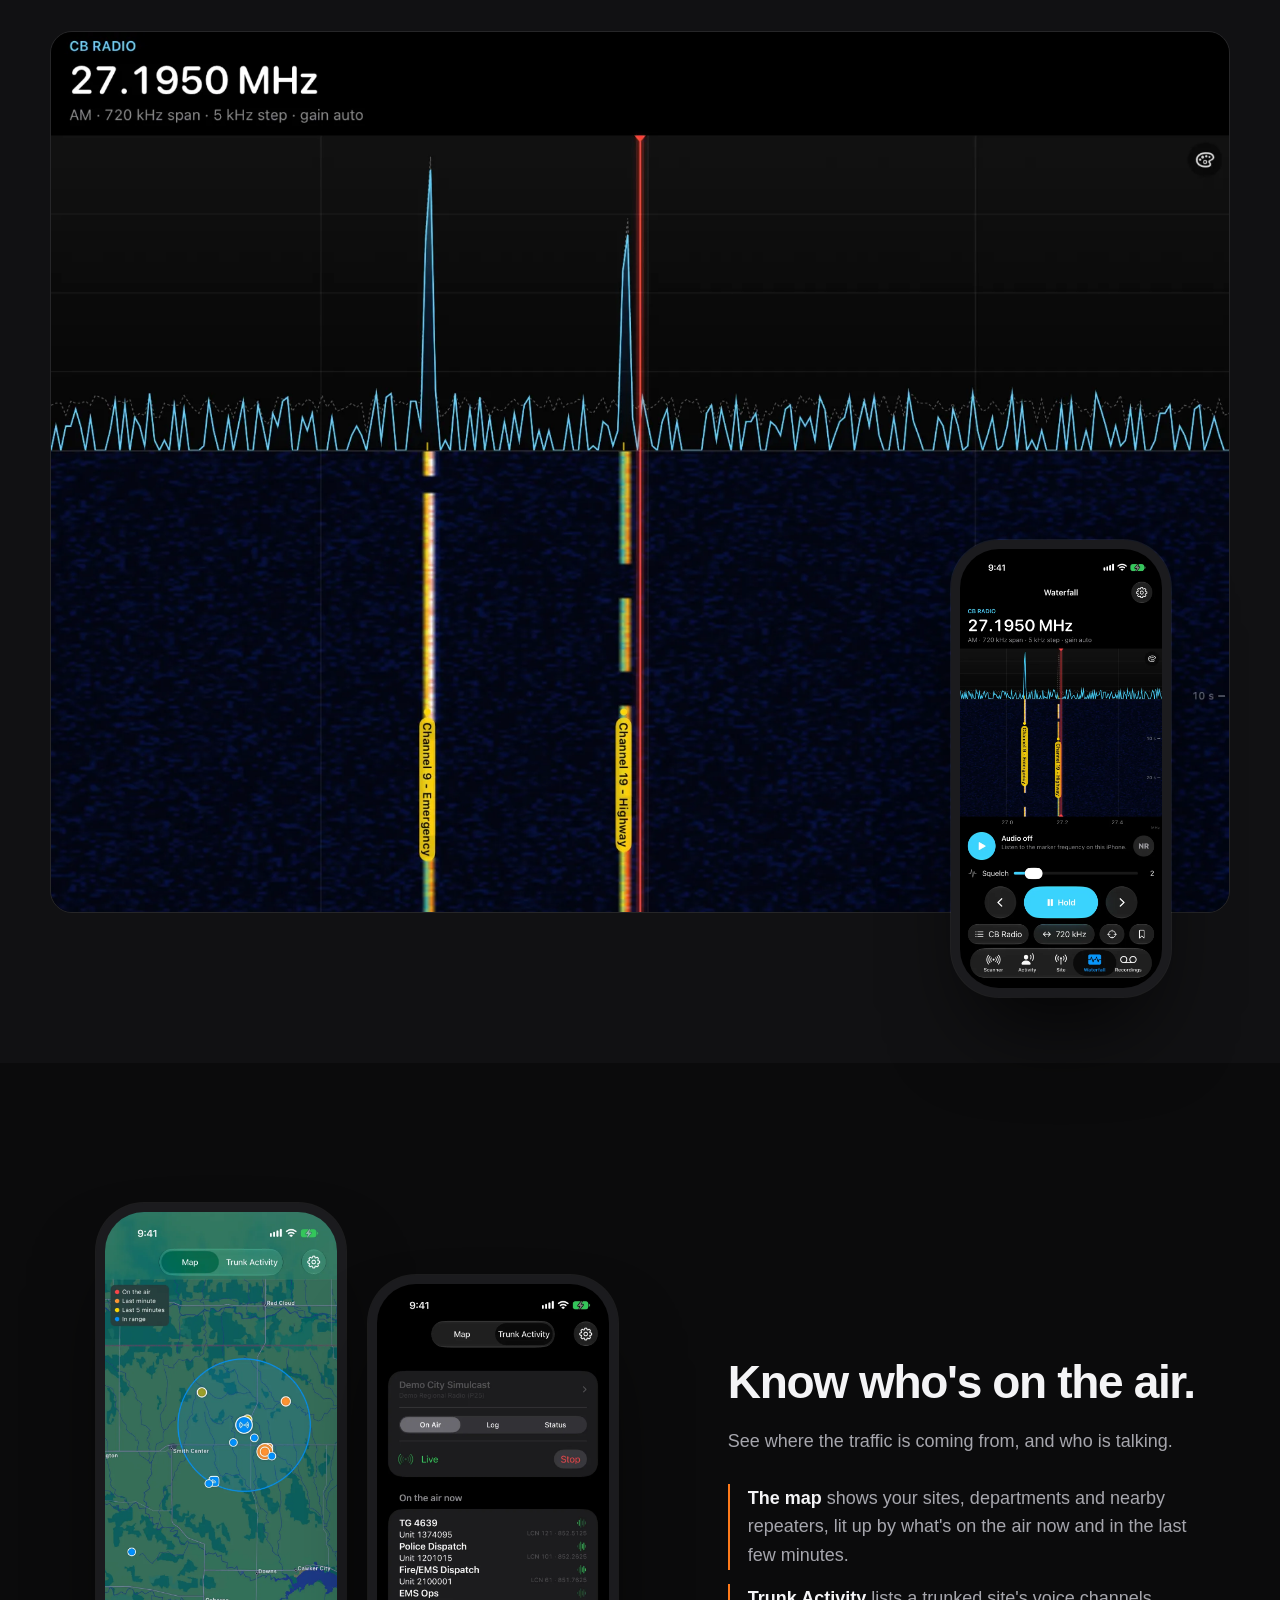
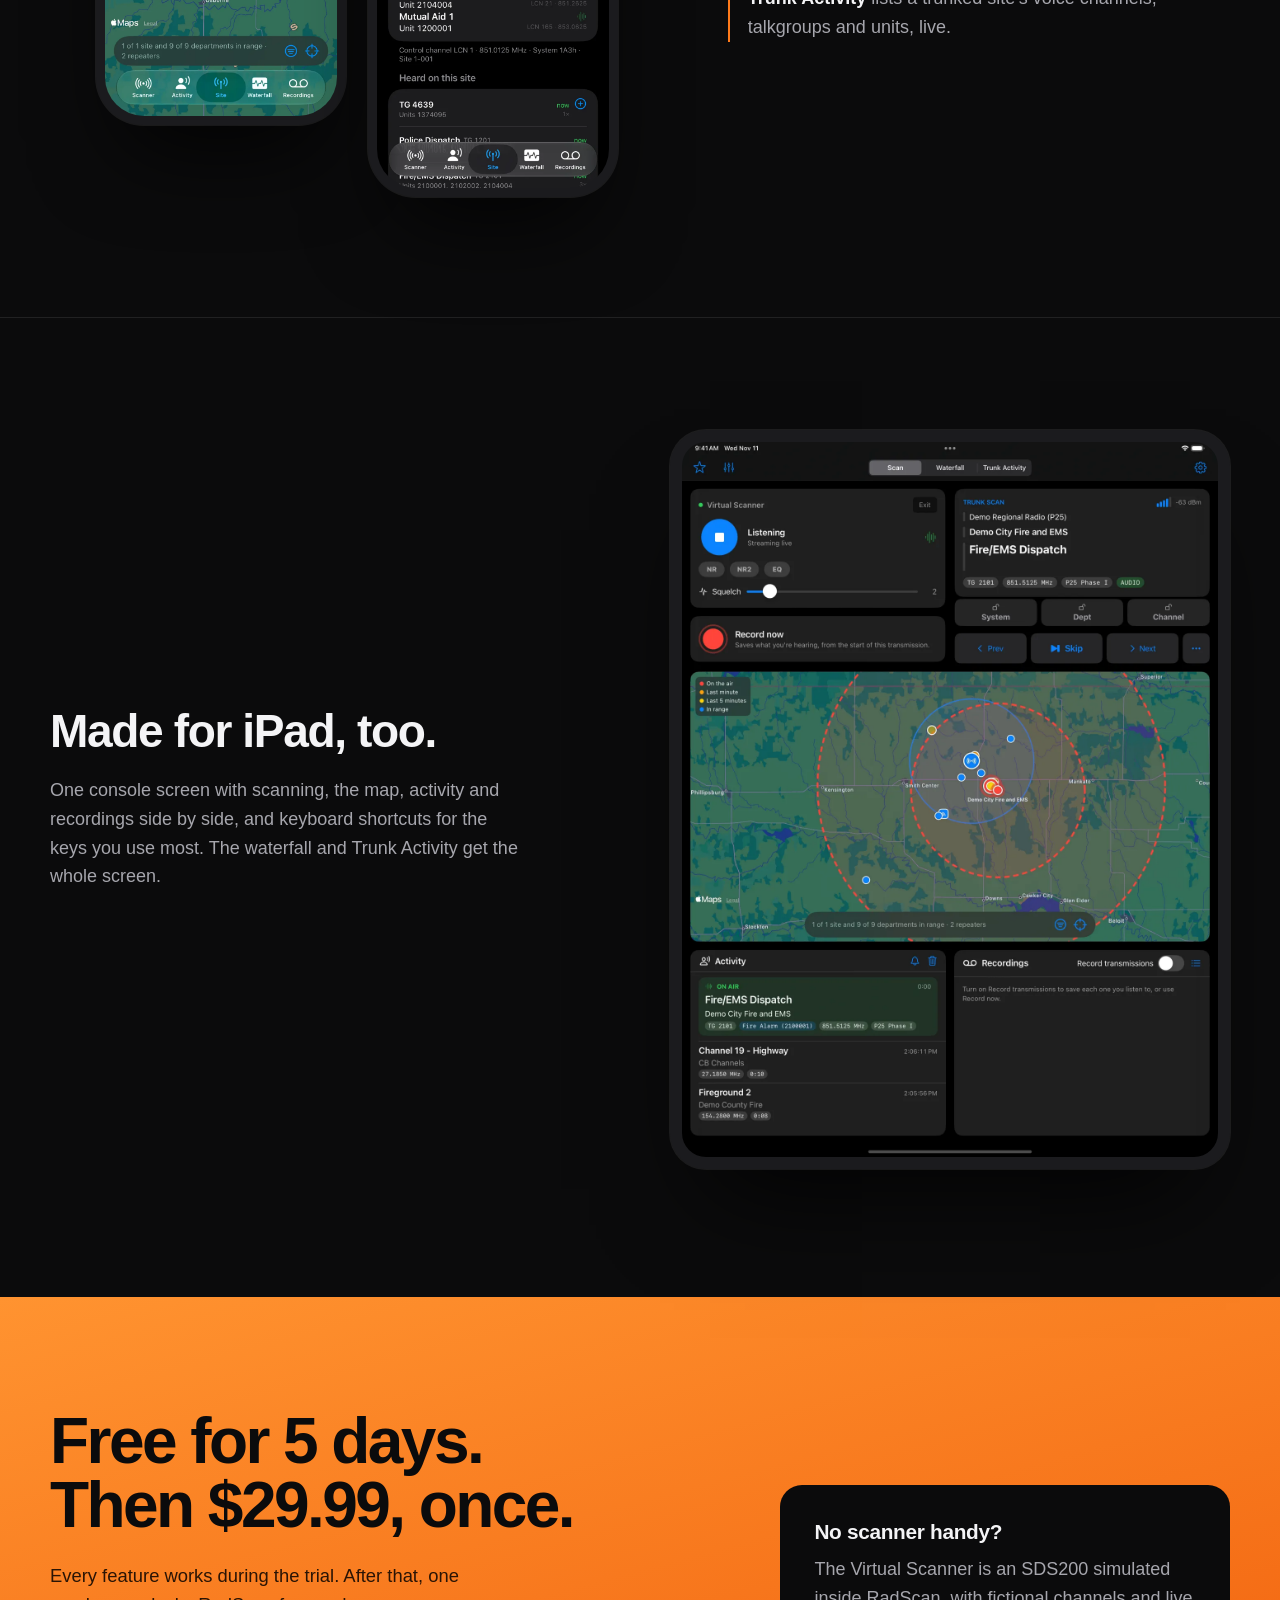
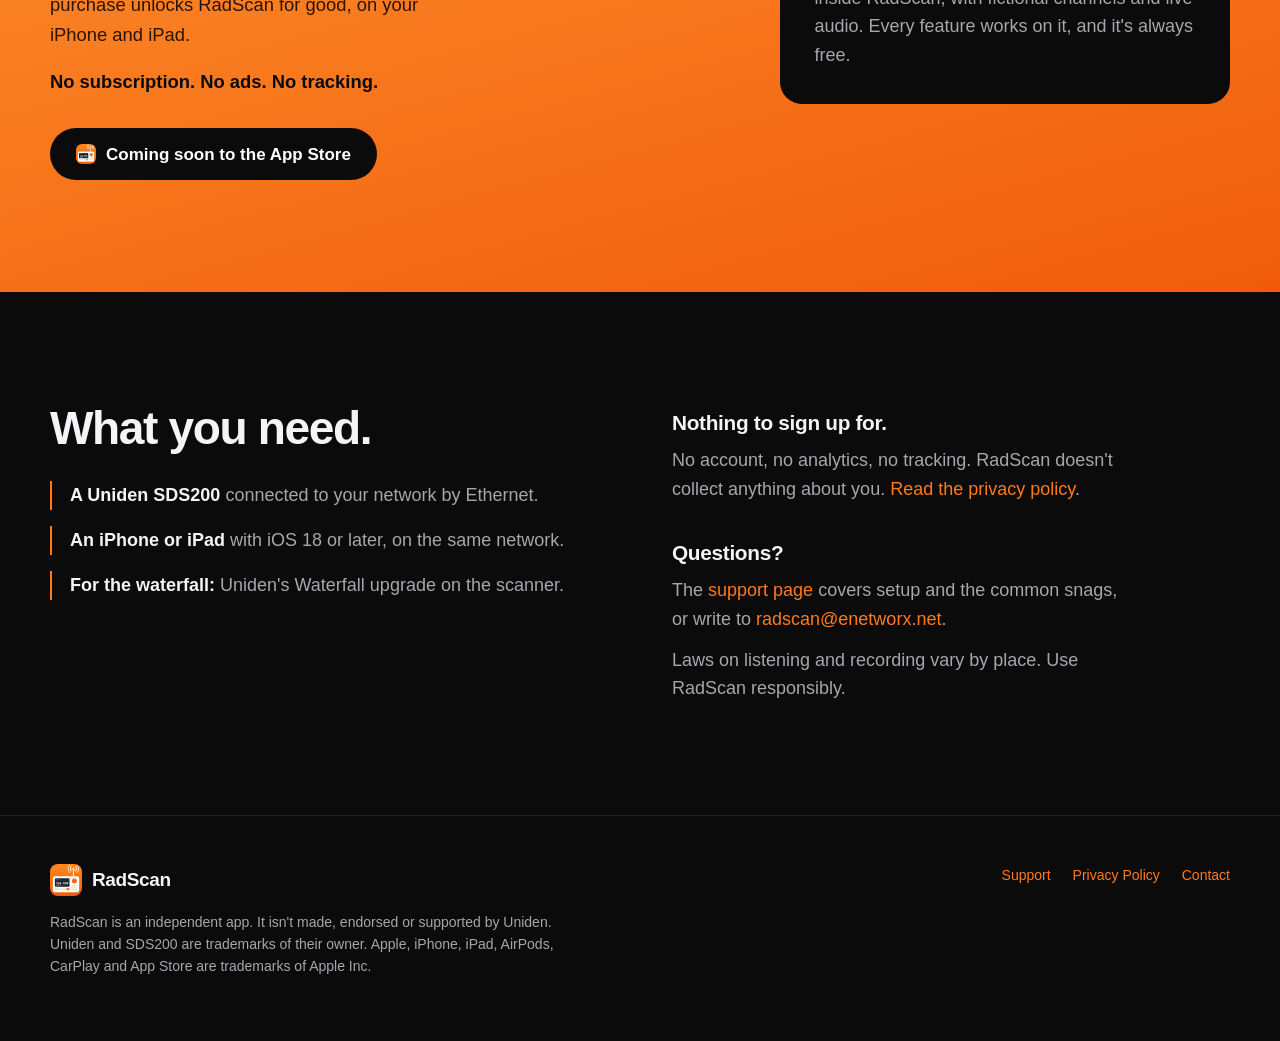
==== commit b650886f: "Add files via upload updated email address" ====
--- a/index.html
+++ b/index.html
@@ -398,7 +398,7 @@
         <h3 class="reveal">Nothing to sign up for.</h3>
         <p class="reveal" style="--d:1">No account, no analytics, no tracking. RadScan doesn't collect anything about you. <a href="privacy.html">Read the privacy policy</a>.</p>
         <h3 class="reveal">Questions?</h3>
-        <p class="reveal" style="--d:1">The <a href="support.html">support page</a> covers setup and the common snags, or write to <a href="mailto:sadkins@enetworx.net">sadkins@enetworx.net</a>.</p>
+        <p class="reveal" style="--d:1">The <a href="support.html">support page</a> covers setup and the common snags, or write to <a href="mailto:radscan@enetworx.net">radscan@enetworx.net</a>.</p>
         <p class="reveal" style="--d:2">Laws on listening and recording vary by place. Use RadScan responsibly.</p>
       </div>
     </div>
@@ -415,7 +415,7 @@
     <nav aria-label="Footer">
       <a href="support.html">Support</a>
       <a href="privacy.html">Privacy Policy</a>
-      <a href="mailto:sadkins@enetworx.net">Contact</a>
+      <a href="mailto:radscan@enetworx.net">Contact</a>
     </nav>
   </div>
 </footer>
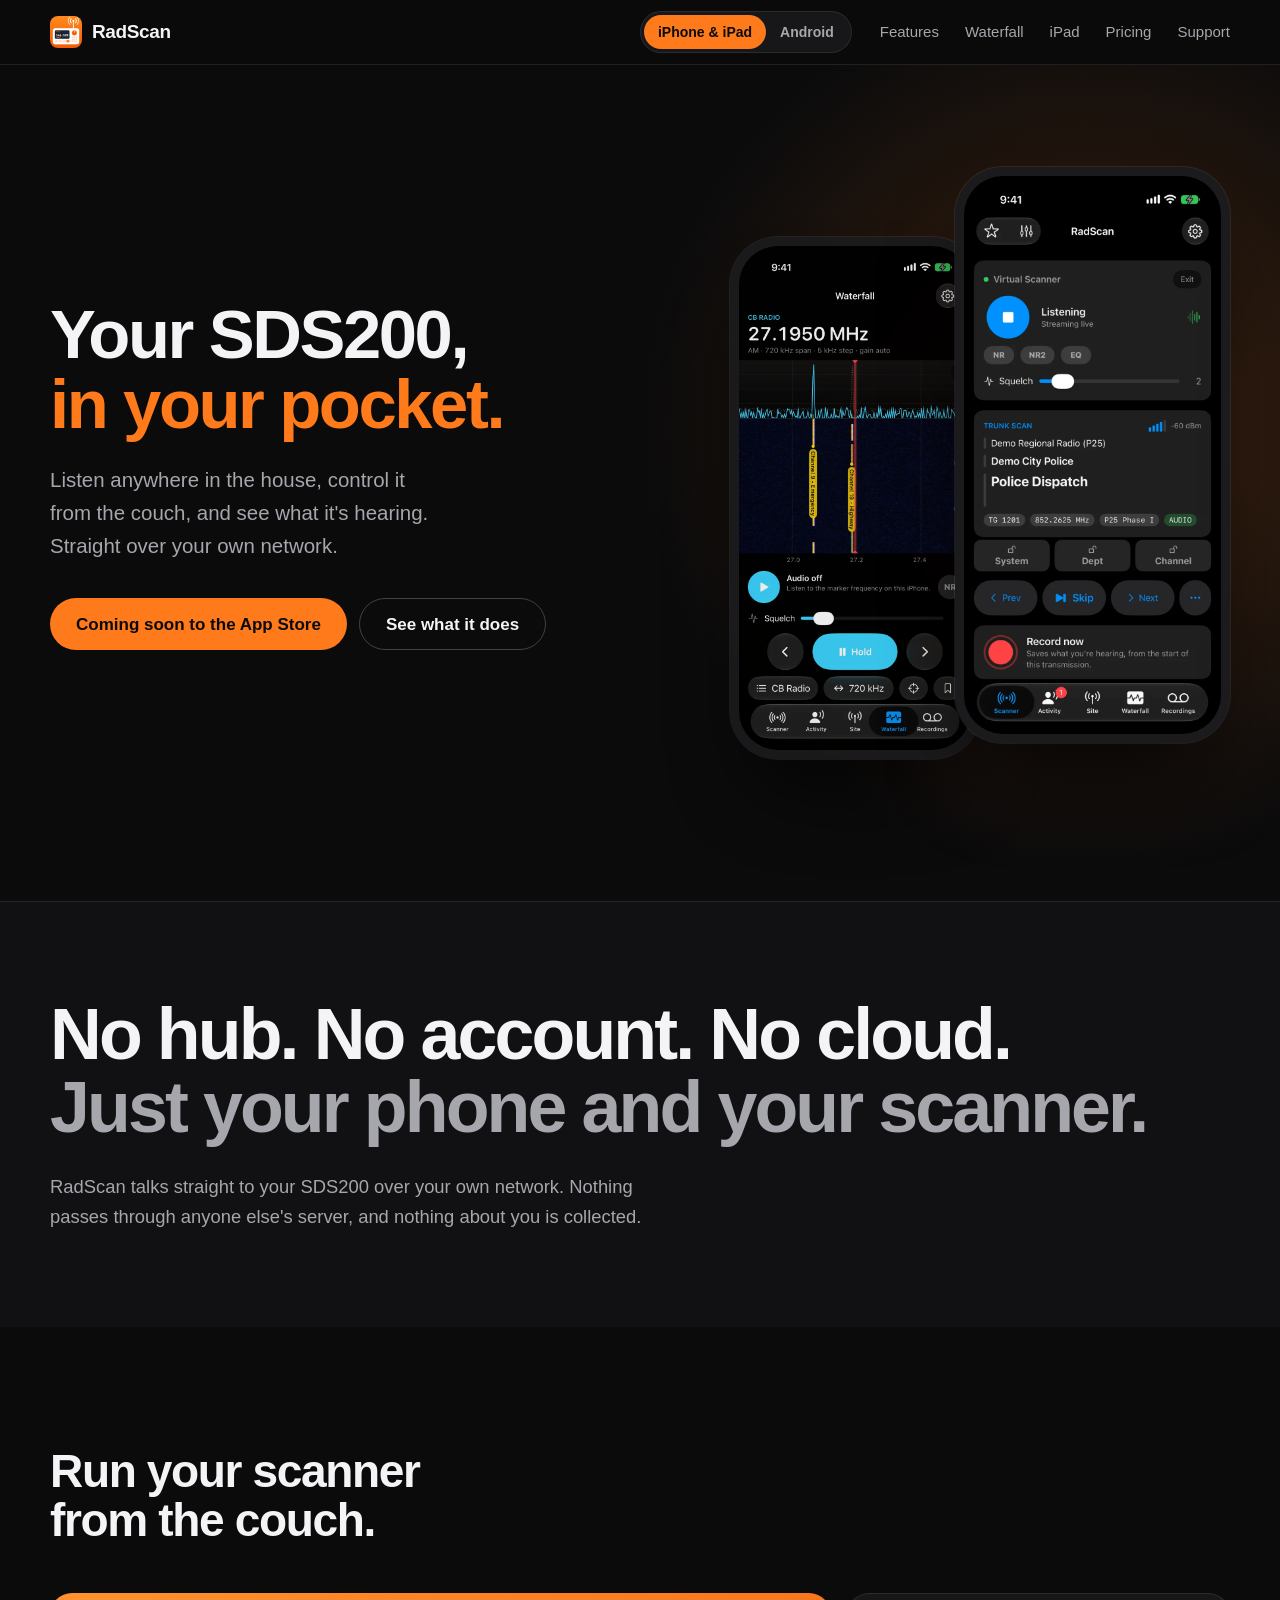
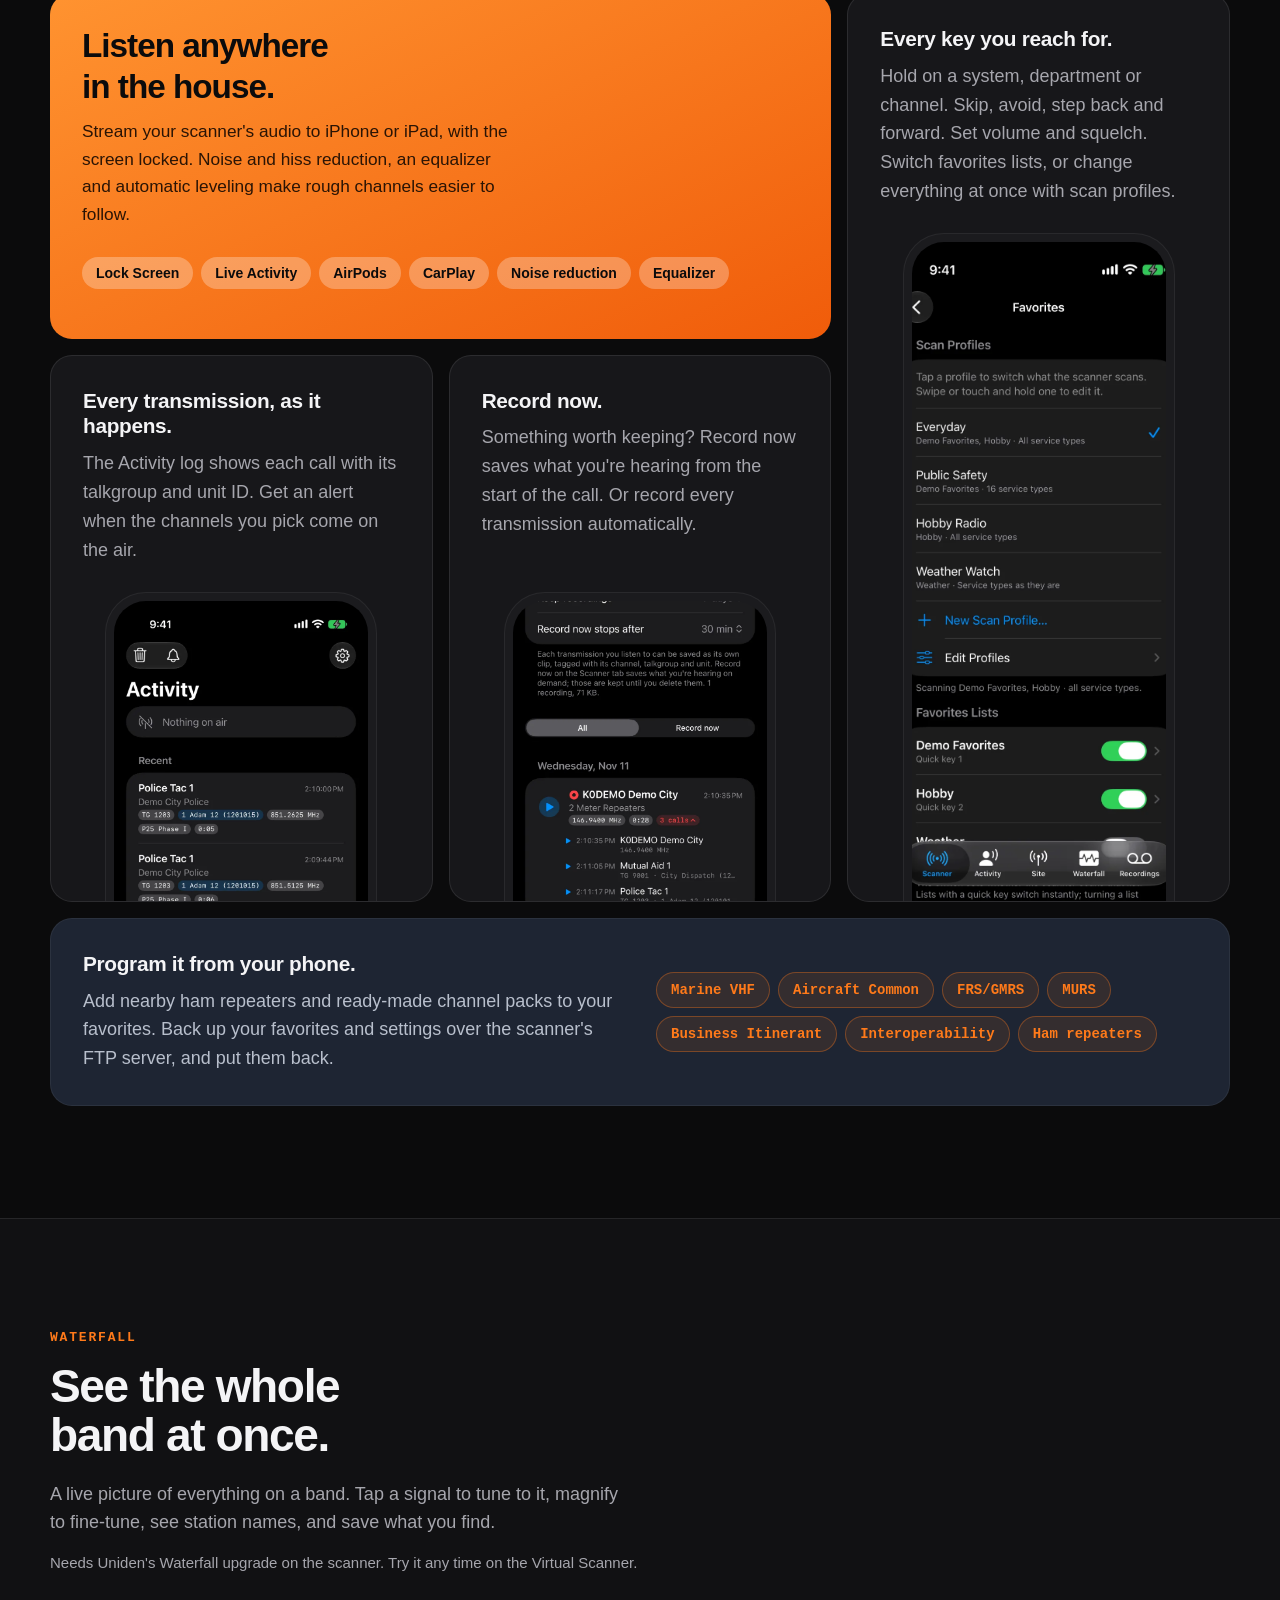
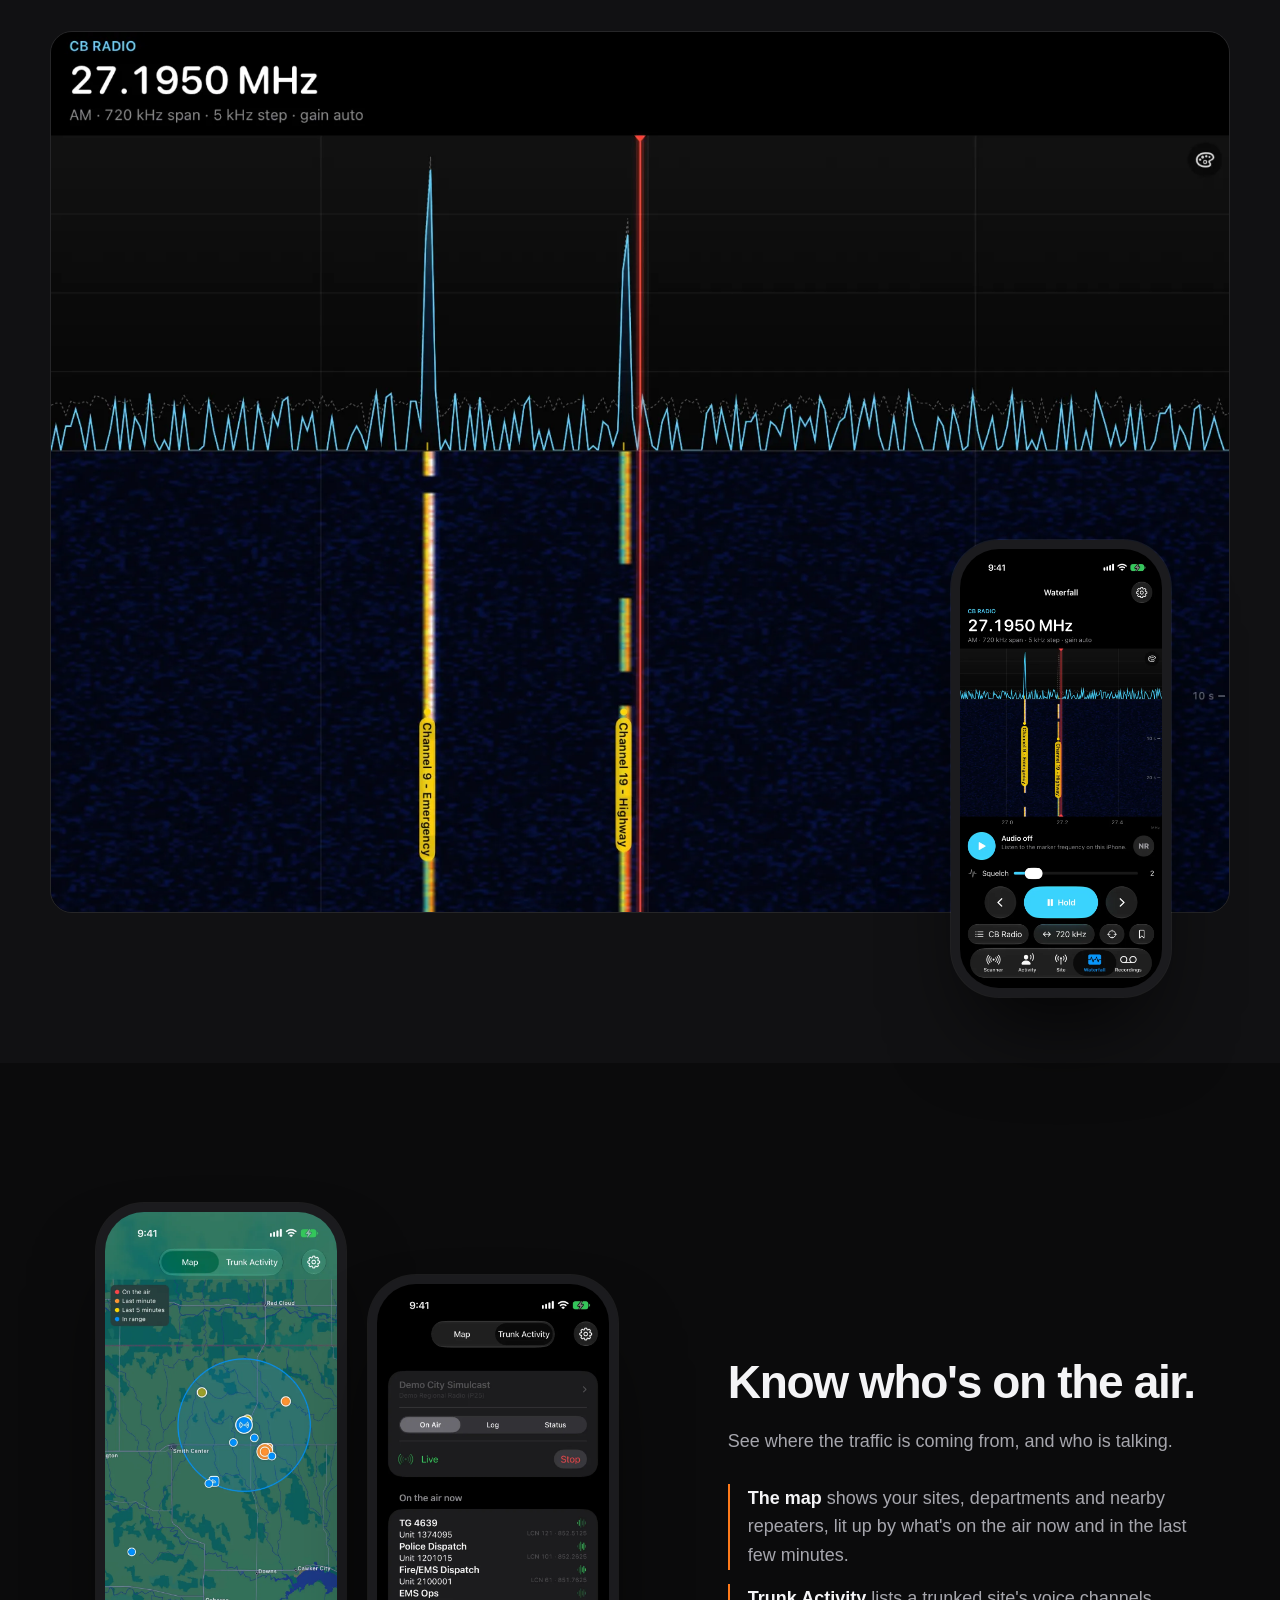
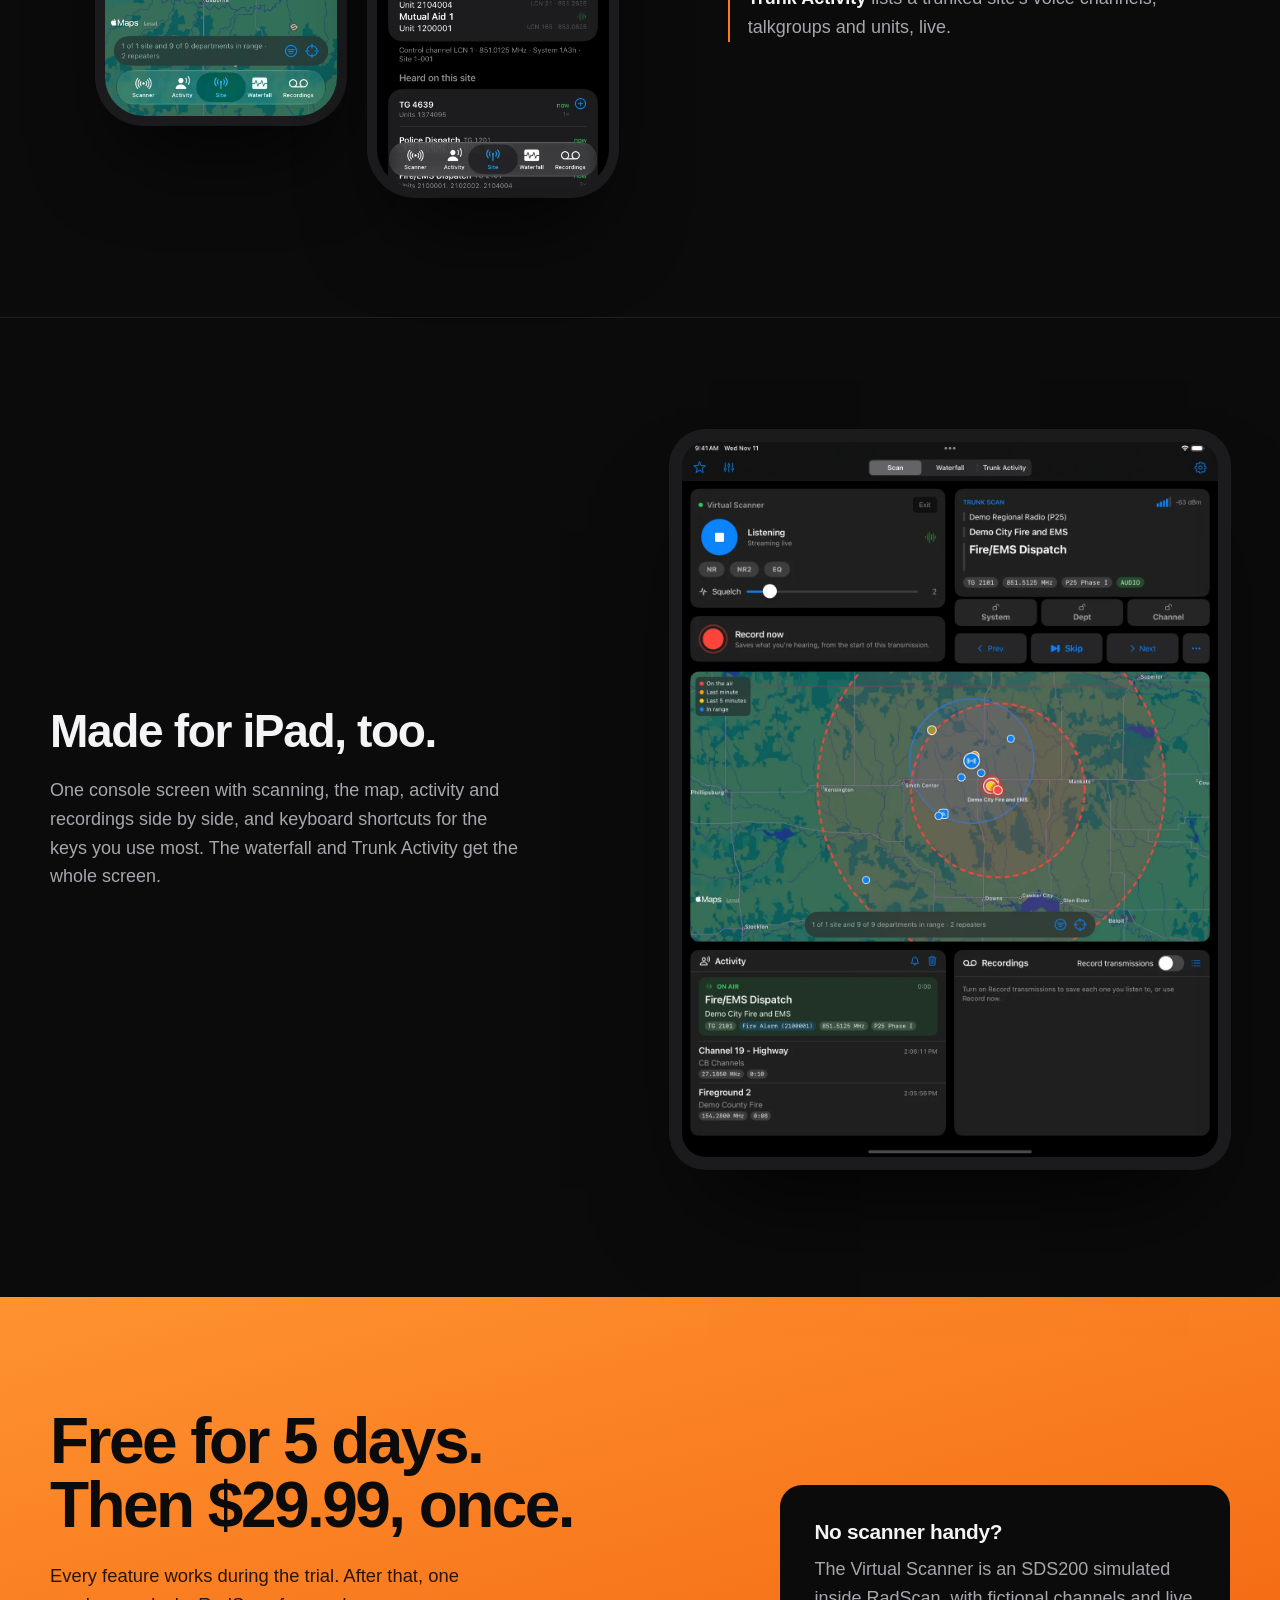
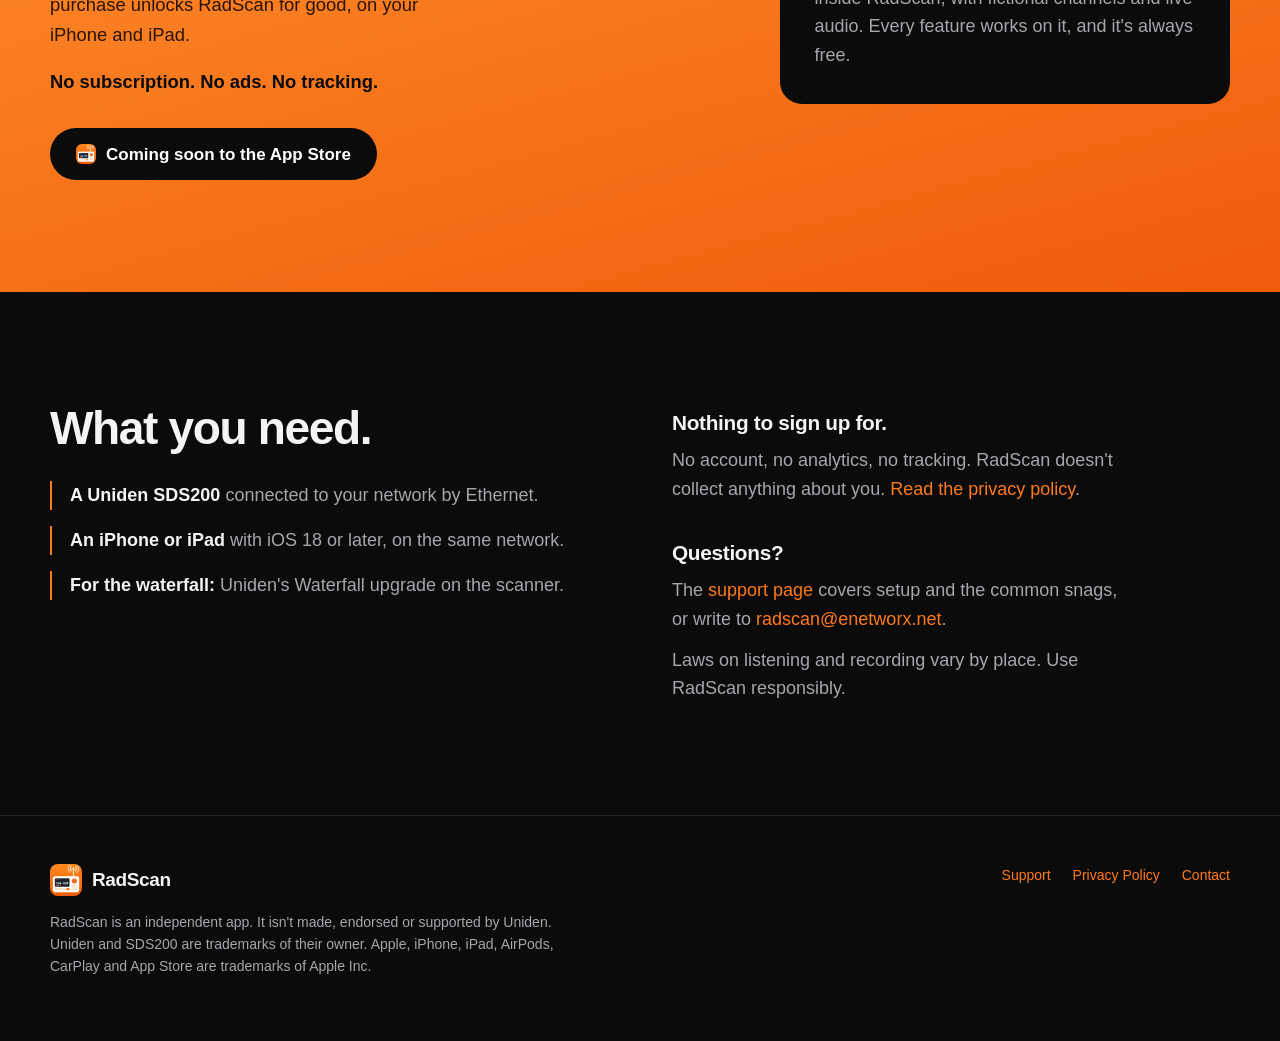
==== commit 9ae382f9: "Add files via upload added android version" ====
--- a/index.html
+++ b/index.html
@@ -1,13 +1,13 @@
 <!doctype html>
-<html lang="en">
+<html lang="en" data-platform="ios">
 <head>
 <meta charset="utf-8">
 <meta name="viewport" content="width=device-width, initial-scale=1, viewport-fit=cover">
-<title>RadScan: your SDS200 on iPhone and iPad</title>
+<title>RadScan: your SDS200 on iPhone, iPad and Android</title>
 <meta name="description" content="Listen to your Uniden SDS200 anywhere in the house, control it from the couch, and see what it's hearing. Free for 5 days, then one purchase. No subscription.">
 <meta name="theme-color" content="#0b0b0c">
 <meta property="og:type" content="website">
-<meta property="og:title" content="RadScan: your SDS200 on iPhone and iPad">
+<meta property="og:title" content="RadScan: your SDS200 on iPhone, iPad and Android">
 <meta property="og:description" content="Live audio, remote control, a waterfall and more for the Uniden SDS200. No hub, no account, no cloud.">
 <meta property="og:url" content="https://sadkins0101.github.io/radscan/">
 <meta property="og:image" content="https://sadkins0101.github.io/radscan/img/og.jpg">
@@ -15,10 +15,28 @@
 <link rel="icon" type="image/png" href="img/favicon-64.png">
 <link rel="apple-touch-icon" href="img/apple-touch-icon.png">
 <link rel="preload" as="image" href="img/iphone-01-listening.webp">
-<script>document.documentElement.classList.add('js');</script>
+<script>
+/* Which app the page shows: iPhone and iPad unless asked for Android. "?android" or "?ios" in the address
+   decides (the link to give from Google Play is https://sadkins0101.github.io/radscan/?android); otherwise the
+   choice made here before; otherwise an Android phone or tablet gets Android. */
+(function () {
+  var root = document.documentElement, q = location.search.toLowerCase(), p = null;
+  root.classList.add('js');
+  if (/[?&]android\b/.test(q)) p = 'android'; else if (/[?&]ios\b/.test(q)) p = 'ios';
+  if (!p) { try { p = localStorage.getItem('radscan.platform'); } catch (e) {} }
+  if (p !== 'android' && p !== 'ios') p = /android/i.test(navigator.userAgent) ? 'android' : 'ios';
+  root.setAttribute('data-platform', p);
+})();
+</script>
 <!--
-  STORE LINK: once RadScan is live, turn both "Coming soon to the App Store" buttons (marked data-store)
-  into links to the App Store page, and change their words to "Download on the App Store".
+  ONE PAGE, TWO APPS: everything marked class="only-ios" shows for iPhone and iPad (the default), everything
+  marked class="only-android" shows when Android is chosen (the switch in the bar, or "?android" in the address).
+  A link with data-android="..." goes there instead when Android is chosen (the support and privacy pages).
+  The Android screenshots are img/android-*.webp.
+
+  STORE LINKS: once RadScan is live, turn the "Coming soon to the App Store" buttons (marked data-store="ios")
+  into links to the App Store page, with the words "Download on the App Store"; and the "Coming soon to Google
+  Play" buttons (data-store="android") into links to the Play page, with the words "Get it on Google Play".
 -->
 <style>
 /* Tokens: the app icon's orange on near-black, white type. One theme for the whole page (dark), matching the
@@ -45,6 +63,8 @@
   --mono: ui-monospace, "SF Mono", SFMono-Regular, Menlo, Consolas, monospace;
 }
 *, *::before, *::after { box-sizing: border-box; }
+/* One page, two apps: only the chosen one's parts show. */
+html[data-platform="ios"] .only-android, html[data-platform="android"] .only-ios { display: none !important; }
 html { scroll-behavior: smooth; scroll-padding-top: 80px; -webkit-text-size-adjust: 100%; }
 body {
   margin: 0; background: var(--bg); color: var(--text);
@@ -102,6 +122,15 @@
 .nav-links { display: flex; gap: 26px; margin-left: auto; font-size: 15px; }
 .nav-links a { color: var(--muted); }
 .nav-links a:hover { color: var(--text); text-decoration: none; }
+/* The iPhone and iPad | Android switch */
+.platform { display: flex; margin-left: auto; padding: 3px; border-radius: 999px; background: var(--surface); border: 1px solid var(--line); }
+.platform button { appearance: none; border: 0; cursor: pointer; background: none; color: var(--muted); white-space: nowrap;
+  font: 600 14px/1 var(--sans); min-height: 34px; padding: 0 14px; border-radius: 999px;
+  transition: background-color .25s var(--ease), color .25s var(--ease); }
+.platform button:hover { color: var(--text); }
+.platform button[aria-pressed="true"] { background: var(--orange); color: var(--ink); }
+.platform .short { display: none; }
+.platform + .nav-links { margin-left: 0; }
 
 /* Hero */
 .hero { position: relative; padding: 56px 0 72px; overflow: clip; }
@@ -168,7 +197,7 @@
 .site .wrap { display: grid; grid-template-columns: 1.1fr .9fr; gap: 64px; align-items: center; }
 .site-art { display: flex; gap: 22px; justify-content: center; align-items: flex-start; }
 .site-art .phone { width: min(250px, 46%); }
-.site-art .phone:last-child { margin-top: 72px; }
+.site-art .phone:nth-child(even) { margin-top: 72px; }
 .site .body { margin-top: 20px; }
 .site ul { margin: 28px 0 0; padding: 0; list-style: none; display: grid; gap: 14px; max-width: 46ch; }
 .site li { padding-left: 18px; border-left: 2px solid var(--orange); color: var(--muted); }
@@ -218,6 +247,7 @@
 /* Tablet */
 @media (max-width: 960px) {
   .nav-links a:not(.keep) { display: none; }
+  .nav .wrap { gap: 16px; }
   .hero .wrap, .site .wrap, .ipad-sec .wrap, .price .wrap, .needs .wrap { grid-template-columns: 1fr; gap: 48px; }
   .hero .wrap { min-height: 0; }
   .hero-art { margin: 0 auto; width: min(440px, 100%); }
@@ -234,6 +264,11 @@
 @media (max-width: 640px) {
   body { font-size: 17px; }
   .wrap { width: calc(100% - 32px); }
+  .platform .long { display: none; }
+  .platform .short { display: inline; }
+  .platform button { padding: 0 10px; }
+  .brand { font-size: 17px; }
+  .nav .wrap { gap: 10px; }
   .hero { padding-top: 36px; }
   .ctas .btn { width: 100%; }
   .statement, .features, .waterfall, .site, .ipad-sec, .price, .needs { padding-block: 80px; }
@@ -241,9 +276,11 @@
   .c-listen, .c-program, .c-control, .c-activity, .c-record { grid-column: auto; }
   .c-program { grid-template-columns: 1fr; gap: 24px; }
   .cell { padding: 26px; }
-  .site-art .phone:last-child { margin-top: 48px; }
+  .site-art .phone:nth-child(even) { margin-top: 48px; }
   footer .wrap { grid-template-columns: 1fr; }
 }
+/* The narrowest phones: the bar keeps the icon, the switch and Support. */
+@media (max-width: 400px) { .brand { font-size: 0; gap: 0; } }
 </style>
 </head>
 <body>
@@ -252,12 +289,17 @@
 <header class="nav">
   <div class="wrap">
     <a class="brand" href="./"><img src="img/icon-128.png" alt="" width="32" height="32">RadScan</a>
+    <div class="platform" role="group" aria-label="Which app to show">
+      <button type="button" data-platform-set="ios" aria-pressed="true"><span class="long">iPhone &amp; iPad</span><span class="short">iOS</span></button>
+      <button type="button" data-platform-set="android" aria-pressed="false">Android</button>
+    </div>
     <nav class="nav-links" aria-label="Sections">
       <a href="#features">Features</a>
       <a href="#waterfall">Waterfall</a>
-      <a href="#ipad">iPad</a>
+      <a href="#ipad" class="only-ios">iPad</a>
+      <a href="#ipad" class="only-android">Tablets</a>
       <a href="#pricing">Pricing</a>
-      <a class="keep" href="support.html">Support</a>
+      <a class="keep" href="support.html" data-android="support-android.html">Support</a>
     </nav>
   </div>
 </header>
@@ -270,13 +312,16 @@
         <h1 class="reveal">Your SDS200, <span class="accent">in your pocket.</span></h1>
         <p class="lede reveal" style="--d:1">Listen anywhere in the house, control it from the couch, and see what it's hearing. Straight over your own network.</p>
         <div class="ctas reveal" style="--d:2">
-          <a class="btn btn-primary" href="#pricing" data-store>Coming soon to the App Store</a>
+          <a class="btn btn-primary only-ios" href="#pricing" data-store="ios">Coming soon to the App Store</a>
+          <a class="btn btn-primary only-android" href="#pricing" data-store="android">Coming soon to Google Play</a>
           <a class="btn btn-ghost" href="#features">See what it does</a>
         </div>
       </div>
       <div class="hero-art reveal" style="--d:2">
-        <figure class="phone phone-back"><img src="img/iphone-02-waterfall.webp" width="780" height="1694" alt="RadScan's Waterfall on iPhone, with CB channels 9 and 19 on the air and named."></figure>
-        <figure class="phone phone-front"><img src="img/iphone-01-listening.webp" width="780" height="1694" alt="RadScan's Scanner tab on iPhone, listening to Police Dispatch on a trunked P25 system, with hold keys and Record now."></figure>
+        <figure class="phone phone-back only-ios"><img src="img/iphone-02-waterfall.webp" width="780" height="1694" alt="RadScan's Waterfall on iPhone, with CB channels 9 and 19 on the air and named."></figure>
+        <figure class="phone phone-front only-ios"><img src="img/iphone-01-listening.webp" width="780" height="1694" alt="RadScan's Scanner tab on iPhone, listening to Police Dispatch on a trunked P25 system, with hold keys and Record now."></figure>
+        <figure class="phone phone-back only-android"><img src="img/android-02-waterfall.webp" width="780" height="1751" loading="lazy" alt="RadScan's Waterfall on an Android phone, with CB channels 9 and 19 on the air and named."></figure>
+        <figure class="phone phone-front only-android"><img src="img/android-01-listening.webp" width="780" height="1751" loading="lazy" alt="RadScan's Scanner tab on an Android phone, listening to Police Dispatch on a trunked P25 system, with hold keys and Record now."></figure>
       </div>
     </div>
   </section>
@@ -294,25 +339,31 @@
       <div class="bento">
         <article class="cell c-listen reveal">
           <h3>Listen anywhere in the house.</h3>
-          <p>Stream your scanner's audio to iPhone or iPad, with the screen locked. Noise and hiss reduction, an equalizer and automatic leveling make rough channels easier to follow.</p>
-          <ul class="chips" aria-label="Where you can listen">
+          <p>Stream your scanner's audio to <span class="only-ios">iPhone or iPad</span><span class="only-android">your Android phone or tablet</span>, with the screen locked. Noise and hiss reduction, an equalizer and automatic leveling make rough channels easier to follow.</p>
+          <ul class="chips only-ios" aria-label="Where you can listen">
             <li>Lock Screen</li><li>Live Activity</li><li>AirPods</li><li>CarPlay</li><li>Noise reduction</li><li>Equalizer</li>
+          </ul>
+          <ul class="chips only-android" aria-label="Where you can listen">
+            <li>Lock screen</li><li>Media notification</li><li>Bluetooth earbuds</li><li>Android Auto</li><li>Noise reduction</li><li>Equalizer</li>
           </ul>
         </article>
         <article class="cell c-control reveal" style="--d:1">
           <h3>Every key you reach for.</h3>
           <p>Hold on a system, department or channel. Skip, avoid, step back and forward. Set volume and squelch. Switch favorites lists, or change everything at once with scan profiles.</p>
-          <div class="peek"><div class="frame"><img src="img/iphone-07-favorites.webp" width="780" height="1694" loading="lazy" alt="Favorites in RadScan: scan profiles and favorites lists with their on and off switches."></div></div>
+          <div class="peek only-ios"><div class="frame"><img src="img/iphone-07-favorites.webp" width="780" height="1694" loading="lazy" alt="Favorites in RadScan: scan profiles and favorites lists with their on and off switches."></div></div>
+          <div class="peek only-android"><div class="frame"><img src="img/android-07-favorites.webp" width="780" height="1751" loading="lazy" alt="Favorites in RadScan for Android: scan profiles and favorites lists with their on and off switches."></div></div>
         </article>
         <article class="cell c-activity reveal">
           <h3>Every transmission, as it happens.</h3>
           <p>The Activity log shows each call with its talkgroup and unit ID. Get an alert when the channels you pick come on the air.</p>
-          <div class="peek"><div class="frame"><img src="img/iphone-05-activity.webp" width="780" height="1694" loading="lazy" alt="RadScan's Activity log, listing recent calls with talkgroups, unit IDs and frequencies."></div></div>
+          <div class="peek only-ios"><div class="frame"><img src="img/iphone-05-activity.webp" width="780" height="1694" loading="lazy" alt="RadScan's Activity log, listing recent calls with talkgroups, unit IDs and frequencies."></div></div>
+          <div class="peek only-android"><div class="frame"><img src="img/android-05-activity.webp" width="780" height="1751" loading="lazy" alt="RadScan's Activity log on Android, listing recent calls with talkgroups, unit IDs and frequencies."></div></div>
         </article>
         <article class="cell c-record reveal" style="--d:1">
           <h3>Record now.</h3>
           <p>Something worth keeping? Record now saves what you're hearing from the start of the call. Or record every transmission automatically.</p>
-          <div class="peek"><div class="frame"><img src="img/iphone-06-record-now.webp" width="780" height="1694" loading="lazy" alt="A Record now recording in RadScan, opened to the three calls it caught."></div></div>
+          <div class="peek only-ios"><div class="frame"><img src="img/iphone-06-record-now.webp" width="780" height="1694" loading="lazy" alt="A Record now recording in RadScan, opened to the three calls it caught."></div></div>
+          <div class="peek only-android"><div class="frame"><img src="img/android-06-record-now.webp" width="780" height="1751" loading="lazy" alt="A Record now recording in RadScan for Android, opened to the calls it caught."></div></div>
         </article>
         <article class="cell c-program reveal">
           <div>
@@ -334,8 +385,10 @@
       <p class="body reveal" style="--d:1">A live picture of everything on a band. Tap a signal to tune to it, magnify to fine-tune, see station names, and save what you find.</p>
       <p class="note reveal" style="--d:2">Needs Uniden's Waterfall upgrade on the scanner. Try it any time on the Virtual Scanner.</p>
       <div class="wf reveal">
-        <figure class="wf-wide"><img src="img/waterfall-wide.webp" width="1800" height="1344" loading="lazy" alt="RadScan's waterfall on iPad: the CB band at 27 MHz, with Channel 9 and Channel 19 on the air and labeled."></figure>
-        <figure class="phone"><img src="img/iphone-02-waterfall.webp" width="780" height="1694" loading="lazy" alt="The same waterfall on iPhone."></figure>
+        <figure class="wf-wide only-ios"><img src="img/waterfall-wide.webp" width="1800" height="1344" loading="lazy" alt="RadScan's waterfall on iPad: the CB band at 27 MHz, with Channel 9 and Channel 19 on the air and labeled."></figure>
+        <figure class="phone only-ios"><img src="img/iphone-02-waterfall.webp" width="780" height="1694" loading="lazy" alt="The same waterfall on iPhone."></figure>
+        <figure class="wf-wide only-android"><img src="img/android-waterfall-wide.webp" width="1800" height="1125" loading="lazy" alt="RadScan's waterfall on an Android tablet: the CB band at 27 MHz, with Channel 9 and Channel 19 on the air and labeled."></figure>
+        <figure class="phone only-android"><img src="img/android-02-waterfall.webp" width="780" height="1751" loading="lazy" alt="The same waterfall on an Android phone."></figure>
       </div>
     </div>
   </section>
@@ -343,8 +396,10 @@
   <section class="site">
     <div class="wrap">
       <div class="site-art reveal">
-        <figure class="phone"><img src="img/iphone-04-map.webp" width="780" height="1694" loading="lazy" alt="Site map in RadScan: the site's range, departments and repeaters, colored by what's on the air."></figure>
-        <figure class="phone"><img src="img/iphone-03-trunk-activity.webp" width="780" height="1694" loading="lazy" alt="Trunk Activity in RadScan: talkgroups and units on the air right now."></figure>
+        <figure class="phone only-ios"><img src="img/iphone-04-map.webp" width="780" height="1694" loading="lazy" alt="Site map in RadScan: the site's range, departments and repeaters, colored by what's on the air."></figure>
+        <figure class="phone only-ios"><img src="img/iphone-03-trunk-activity.webp" width="780" height="1694" loading="lazy" alt="Trunk Activity in RadScan: talkgroups and units on the air right now."></figure>
+        <figure class="phone only-android"><img src="img/android-04-map.webp" width="780" height="1751" loading="lazy" alt="Site map in RadScan for Android: the scanner's range, departments and repeaters, colored by what's on the air."></figure>
+        <figure class="phone only-android"><img src="img/android-03-trunk-activity.webp" width="780" height="1751" loading="lazy" alt="Trunk Activity in RadScan for Android: talkgroups and units on the air right now."></figure>
       </div>
       <div>
         <h2 class="reveal">Know who's on the air.</h2>
@@ -360,10 +415,12 @@
   <section class="ipad-sec" id="ipad">
     <div class="wrap">
       <div>
-        <h2 class="reveal">Made for iPad, too.</h2>
-        <p class="body reveal" style="--d:1">One console screen with scanning, the map, activity and recordings side by side, and keyboard shortcuts for the keys you use most. The waterfall and Trunk Activity get the whole screen.</p>
-      </div>
-      <figure class="ipad reveal" style="--d:1"><img src="img/ipad-console.webp" width="1300" height="1734" loading="lazy" alt="RadScan's console on iPad: Fire/EMS Dispatch on the air, the map with its range, Activity and Recordings on one screen."></figure>
+        <h2 class="reveal">Made for <span class="only-ios">iPad</span><span class="only-android">tablets</span>, too.</h2>
+        <p class="body reveal only-ios" style="--d:1">One console screen with scanning, the map, activity and recordings side by side, and keyboard shortcuts for the keys you use most. The waterfall and Trunk Activity get the whole screen.</p>
+        <p class="body reveal only-android" style="--d:1">On an Android tablet, one console screen with scanning, the map, activity and recordings side by side. The waterfall and Trunk Activity get the whole screen.</p>
+      </div>
+      <figure class="ipad reveal only-ios" style="--d:1"><img src="img/ipad-console.webp" width="1300" height="1734" loading="lazy" alt="RadScan's console on iPad: Fire/EMS Dispatch on the air, the map with its range, Activity and Recordings on one screen."></figure>
+      <figure class="ipad reveal only-android" style="--d:1"><img src="img/android-tablet-console.webp" width="1300" height="2080" loading="lazy" alt="RadScan's console on an Android tablet: Sheriff Dispatch on the air, the map with its range, Activity and Recordings on one screen."></figure>
     </div>
   </section>
 
@@ -371,10 +428,11 @@
     <div class="wrap">
       <div>
         <h2 class="reveal">Free for 5 days.<br>Then $29.99, once.</h2>
-        <p class="terms reveal" style="--d:1">Every feature works during the trial. After that, one purchase unlocks RadScan for good, on your iPhone and iPad.</p>
+        <p class="terms reveal" style="--d:1">Every feature works during the trial. After that, one purchase unlocks RadScan for good, on your <span class="only-ios">iPhone and iPad</span><span class="only-android">Android phone and tablet</span>.</p>
         <p class="nos reveal" style="--d:2">No subscription. No ads. No tracking.</p>
         <div class="ctas reveal" style="--d:3">
-          <span class="btn btn-dark" data-store><img class="glyph" src="img/icon-128.png" alt="">Coming soon to the App Store</span>
+          <span class="btn btn-dark only-ios" data-store="ios"><img class="glyph" src="img/icon-128.png" alt="">Coming soon to the App Store</span>
+          <span class="btn btn-dark only-android" data-store="android"><img class="glyph" src="img/icon-128.png" alt="">Coming soon to Google Play</span>
         </div>
       </div>
       <aside class="virtual reveal" style="--d:2">
@@ -390,15 +448,16 @@
         <h2 class="reveal">What you need.</h2>
         <ul>
           <li class="reveal" style="--d:1"><strong>A Uniden SDS200</strong> connected to your network by Ethernet.</li>
-          <li class="reveal" style="--d:2"><strong>An iPhone or iPad</strong> with iOS 18 or later, on the same network.</li>
+          <li class="reveal only-ios" style="--d:2"><strong>An iPhone or iPad</strong> with iOS 18 or later, on the same network.</li>
+          <li class="reveal only-android" style="--d:2"><strong>An Android phone or tablet</strong> with Android 10 or later, on the same network.</li>
           <li class="reveal" style="--d:3"><strong>For the waterfall:</strong> Uniden's Waterfall upgrade on the scanner.</li>
         </ul>
       </div>
       <div class="side">
         <h3 class="reveal">Nothing to sign up for.</h3>
-        <p class="reveal" style="--d:1">No account, no analytics, no tracking. RadScan doesn't collect anything about you. <a href="privacy.html">Read the privacy policy</a>.</p>
+        <p class="reveal" style="--d:1">No account, no analytics, no tracking. RadScan doesn't collect anything about you. <a href="privacy.html" data-android="privacy-android.html">Read the privacy policy</a>.</p>
         <h3 class="reveal">Questions?</h3>
-        <p class="reveal" style="--d:1">The <a href="support.html">support page</a> covers setup and the common snags, or write to <a href="mailto:radscan@enetworx.net">radscan@enetworx.net</a>.</p>
+        <p class="reveal" style="--d:1">The <a href="support.html" data-android="support-android.html">support page</a> covers setup and the common snags, or write to <a href="mailto:radscan@enetworx.net">radscan@enetworx.net</a>.</p>
         <p class="reveal" style="--d:2">Laws on listening and recording vary by place. Use RadScan responsibly.</p>
       </div>
     </div>
@@ -410,17 +469,38 @@
   <div class="wrap">
     <div>
       <a class="brand" href="./"><img src="img/icon-128.png" alt="" width="32" height="32">RadScan</a>
-      <p class="legal">RadScan is an independent app. It isn't made, endorsed or supported by Uniden. Uniden and SDS200 are trademarks of their owner. Apple, iPhone, iPad, AirPods, CarPlay and App Store are trademarks of Apple Inc.</p>
+      <p class="legal">RadScan is an independent app. It isn't made, endorsed or supported by Uniden. Uniden and SDS200 are trademarks of their owner. <span class="only-ios">Apple, iPhone, iPad, AirPods, CarPlay and App Store are trademarks of Apple Inc.</span><span class="only-android">Google Play, Android and Android Auto are trademarks of Google LLC.</span></p>
     </div>
     <nav aria-label="Footer">
-      <a href="support.html">Support</a>
-      <a href="privacy.html">Privacy Policy</a>
+      <a href="support.html" data-android="support-android.html">Support</a>
+      <a href="privacy.html" data-android="privacy-android.html">Privacy Policy</a>
       <a href="mailto:radscan@enetworx.net">Contact</a>
     </nav>
   </div>
 </footer>
 
 <script>
+/* The switch: shows the other app's parts, points the support and privacy links at its pages, remembers the
+   choice, and puts it in the address so the page can be linked to either way. */
+(function () {
+  var root = document.documentElement;
+  var links = document.querySelectorAll('a[data-android]');
+  links.forEach(function (a) { a.setAttribute('data-ios', a.getAttribute('href')); });
+  function show(p, byHand) {
+    root.setAttribute('data-platform', p);
+    links.forEach(function (a) { a.setAttribute('href', a.getAttribute(p === 'android' ? 'data-android' : 'data-ios')); });
+    document.querySelectorAll('[data-platform-set]').forEach(function (b) {
+      b.setAttribute('aria-pressed', String(b.getAttribute('data-platform-set') === p));
+    });
+    if (!byHand) return;
+    try { localStorage.setItem('radscan.platform', p); } catch (e) {}
+    try { history.replaceState(null, '', location.pathname + '?' + p + location.hash); } catch (e) {}
+  }
+  document.querySelectorAll('[data-platform-set]').forEach(function (b) {
+    b.addEventListener('click', function () { show(b.getAttribute('data-platform-set'), true); });
+  });
+  show(root.getAttribute('data-platform') === 'android' ? 'android' : 'ios', false);
+})();
 (function () {
   var items = document.querySelectorAll('.reveal');
   if (!('IntersectionObserver' in window)) { items.forEach(function (el) { el.classList.add('in'); }); return; }
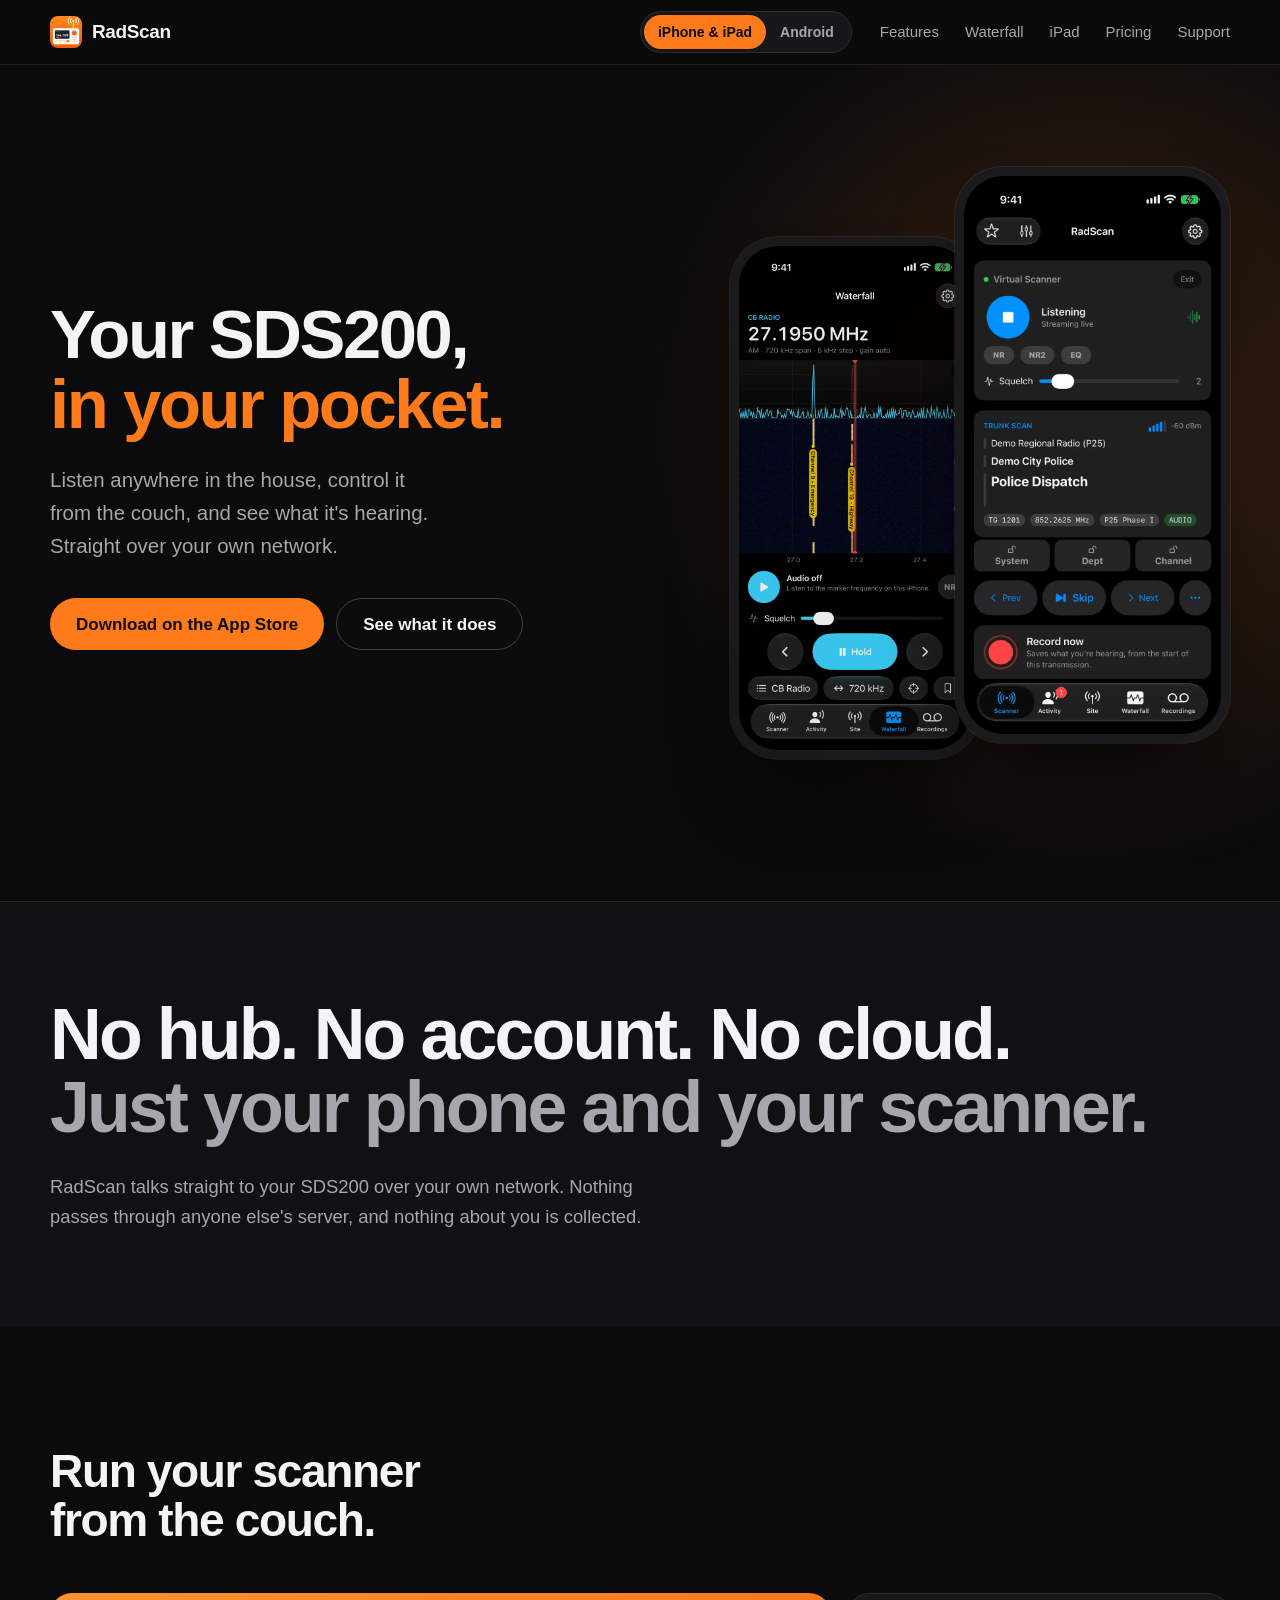
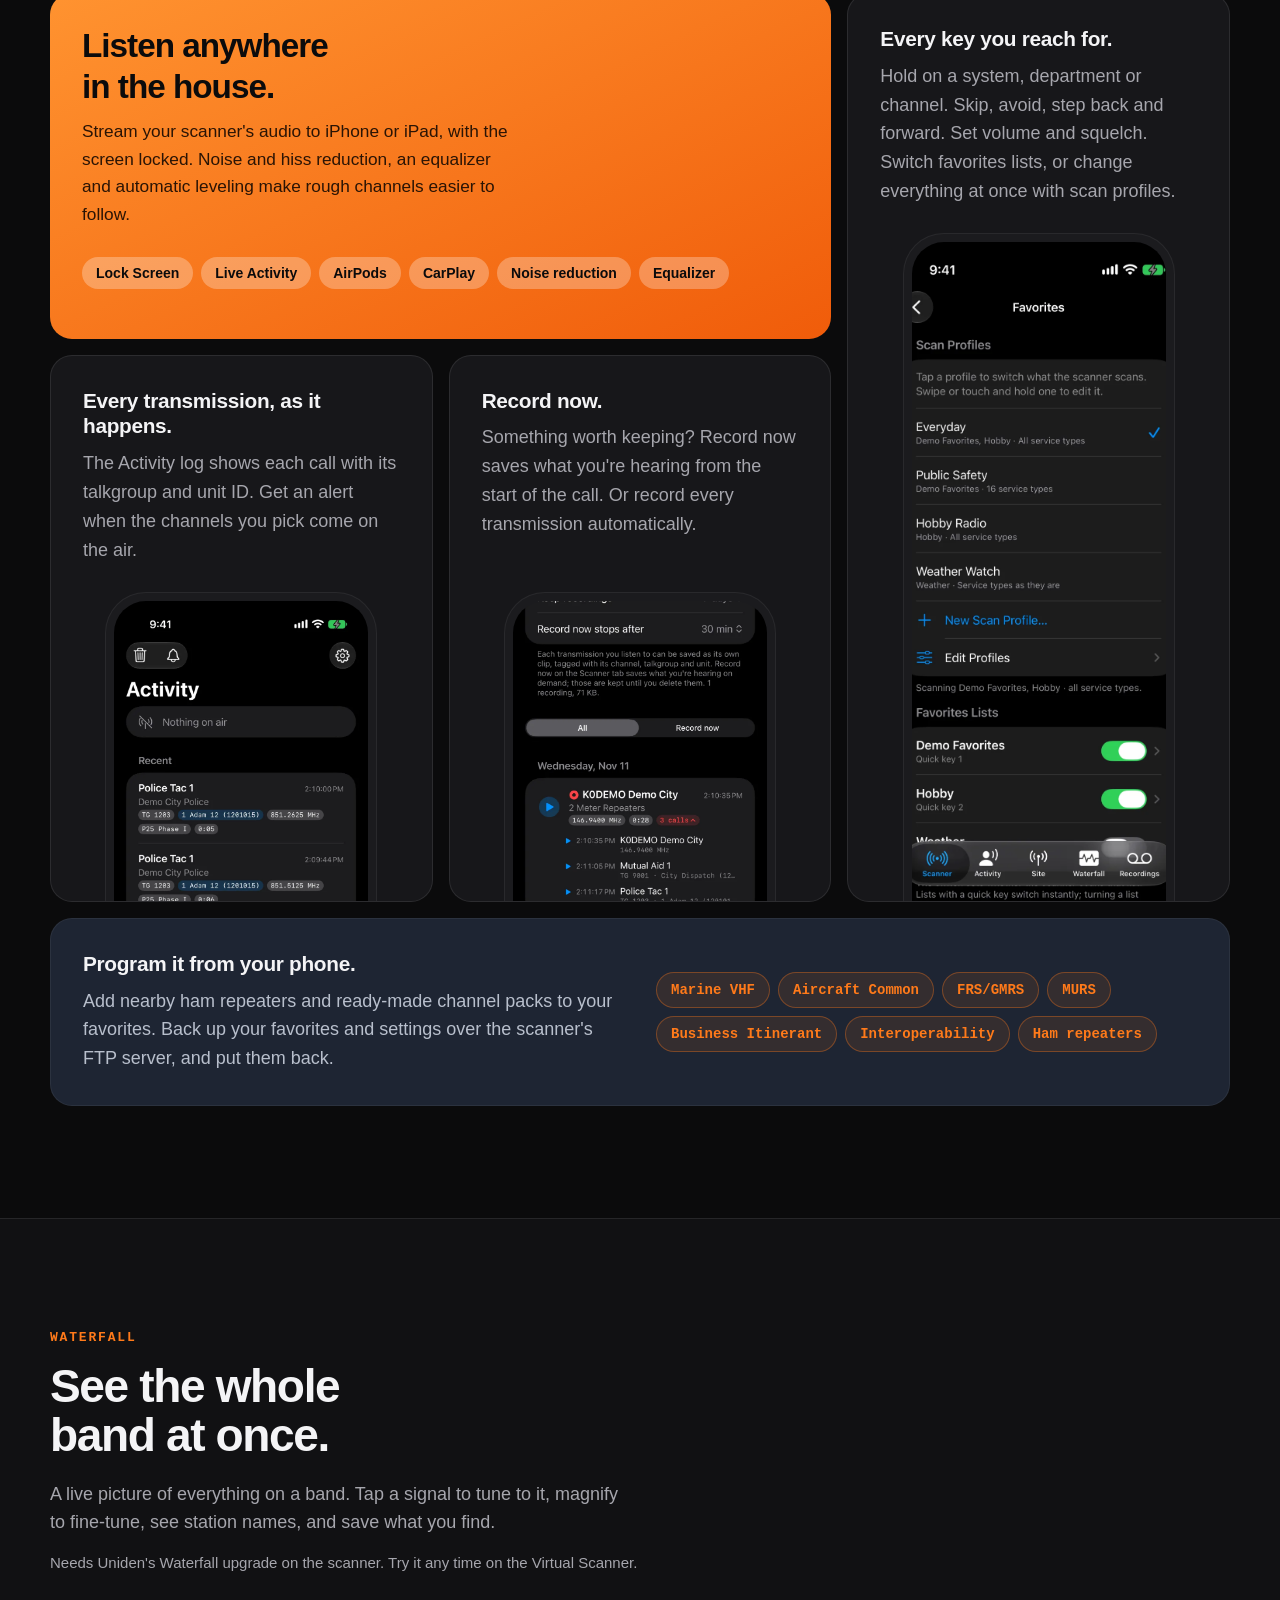
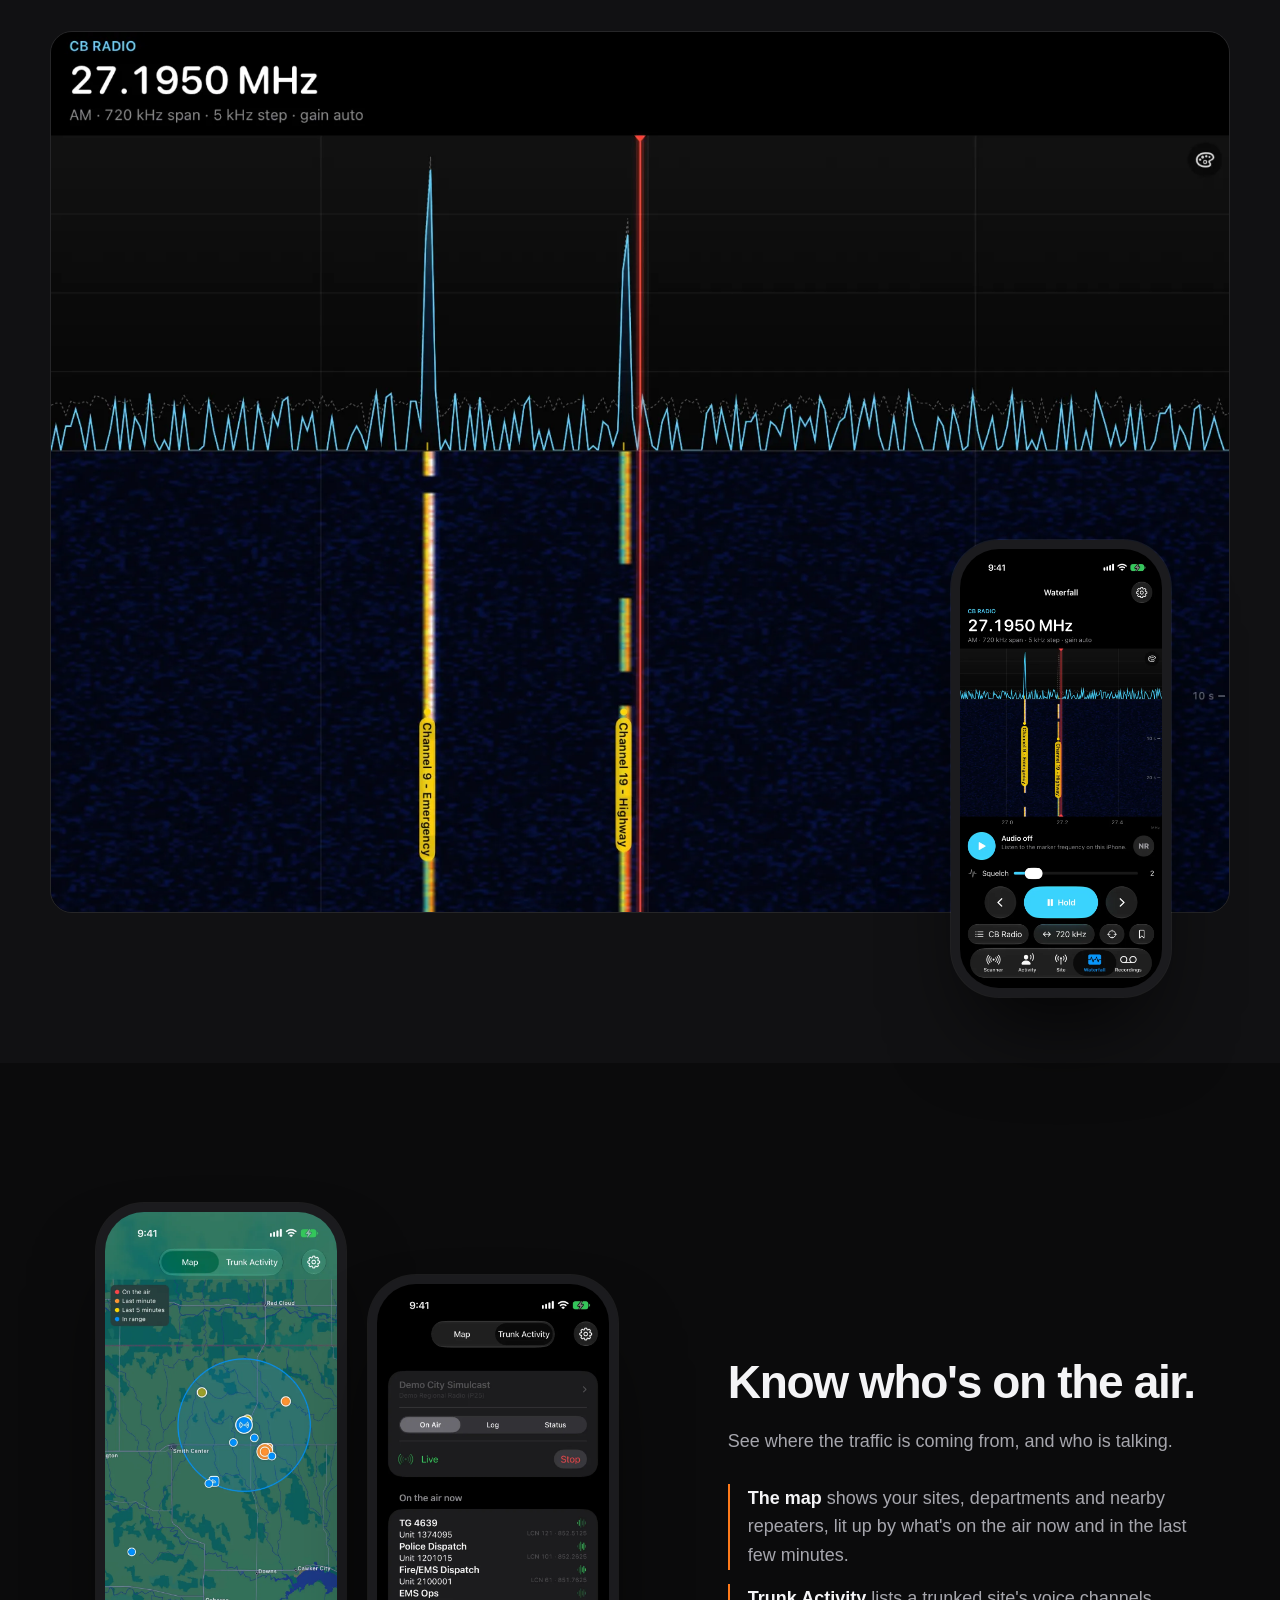
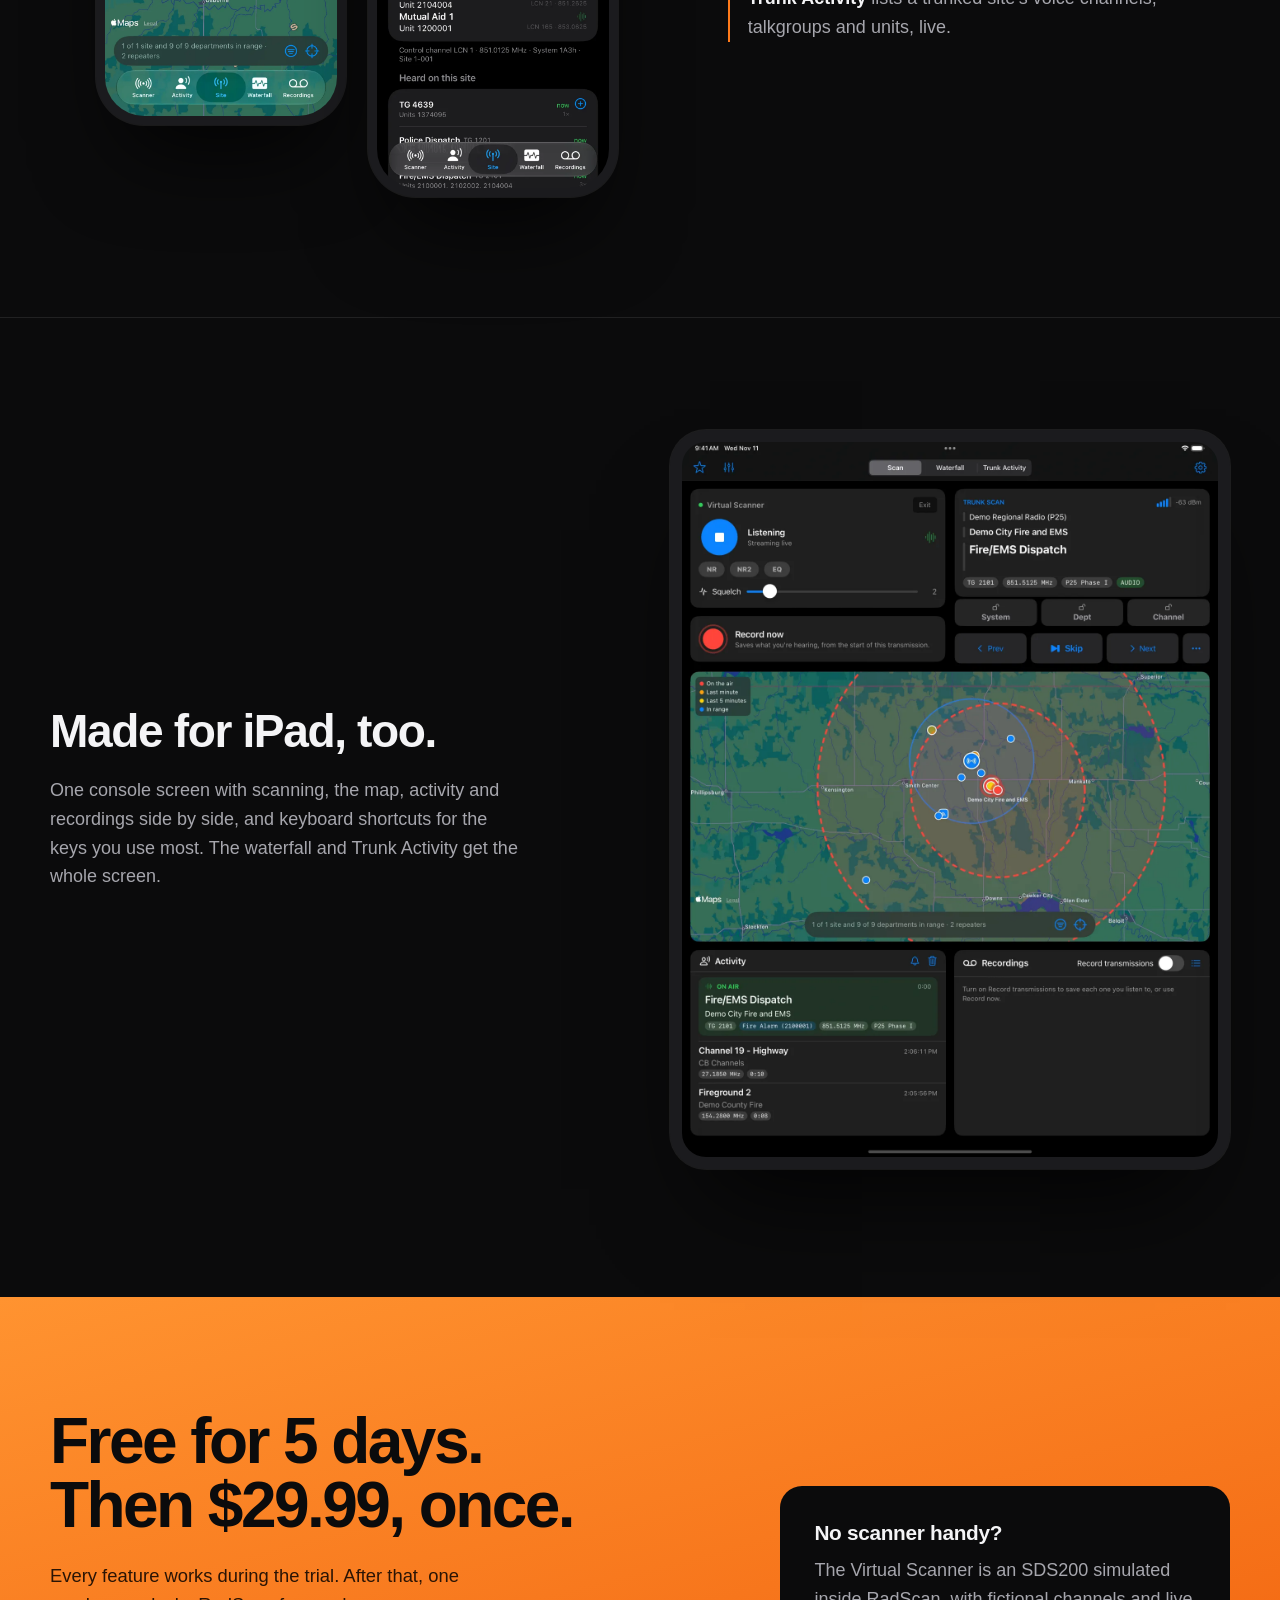
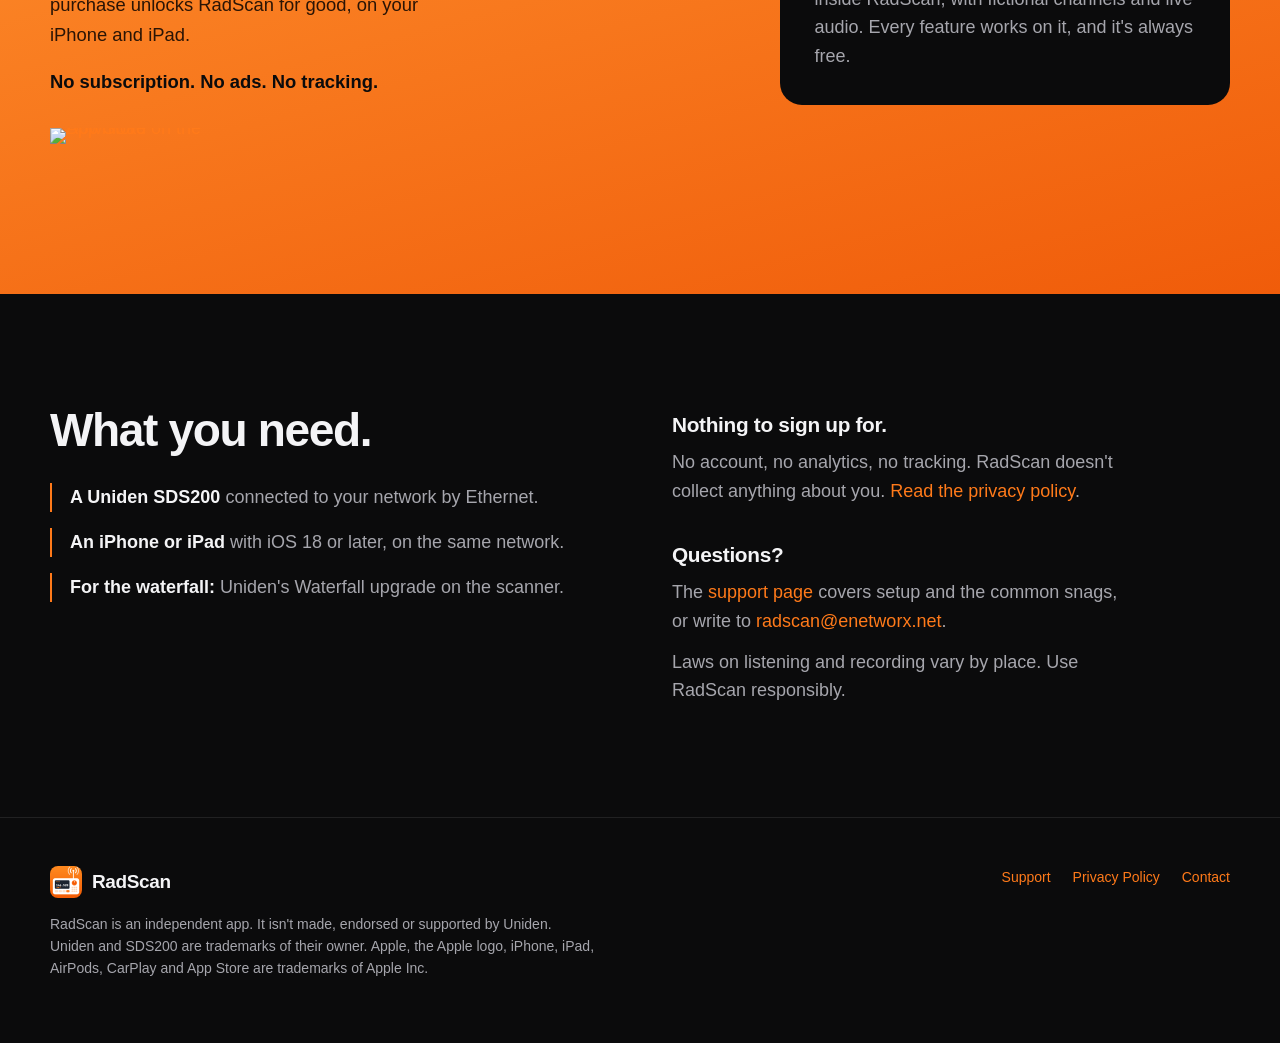
==== commit ccb3c906: "Add files via upload Updated to show the App Store (iOS) badge" ====
--- a/index.html
+++ b/index.html
@@ -9,15 +9,15 @@
 <meta property="og:type" content="website">
 <meta property="og:title" content="RadScan: your SDS200 on iPhone, iPad and Android">
 <meta property="og:description" content="Live audio, remote control, a waterfall and more for the Uniden SDS200. No hub, no account, no cloud.">
-<meta property="og:url" content="https://sadkins0101.github.io/radscan/">
-<meta property="og:image" content="https://sadkins0101.github.io/radscan/img/og.jpg">
+<meta property="og:url" content="https://radscan.enetworx.net/">
+<meta property="og:image" content="https://radscan.enetworx.net/img/og.jpg">
 <meta name="twitter:card" content="summary_large_image">
 <link rel="icon" type="image/png" href="img/favicon-64.png">
 <link rel="apple-touch-icon" href="img/apple-touch-icon.png">
 <link rel="preload" as="image" href="img/iphone-01-listening.webp">
 <script>
 /* Which app the page shows: iPhone and iPad unless asked for Android. "?android" or "?ios" in the address
-   decides (the link to give from Google Play is https://sadkins0101.github.io/radscan/?android); otherwise the
+   decides (the link to give from Google Play is https://radscan.enetworx.net/?android); otherwise the
    choice made here before; otherwise an Android phone or tablet gets Android. */
 (function () {
   var root = document.documentElement, q = location.search.toLowerCase(), p = null;
@@ -34,9 +34,10 @@
   A link with data-android="..." goes there instead when Android is chosen (the support and privacy pages).
   The Android screenshots are img/android-*.webp.
 
-  STORE LINKS: once RadScan is live, turn the "Coming soon to the App Store" buttons (marked data-store="ios")
-  into links to the App Store page, with the words "Download on the App Store"; and the "Coming soon to Google
-  Play" buttons (data-store="android") into links to the Play page, with the words "Get it on Google Play".
+  STORE LINKS: iOS is live (2026-11-13): the data-store="ios" links go to https://apps.apple.com/app/radscan/id6833056812, the hero's as
+  words ("Download on the App Store"), the pricing band's as Apple's official badge (img/app-store-badge.svg, from
+  Apple's marketing tools, unaltered; one badge per page). Still to do: turn the "Coming soon to Google Play"
+  buttons (data-store="android") into links to the Play page, with the words "Get it on Google Play".
 -->
 <style>
 /* Tokens: the app icon's orange on near-black, white type. One theme for the whole page (dark), matching the
@@ -102,6 +103,10 @@
 .btn-dark { background: var(--ink); color: #fff; }
 .btn-dark:hover { background: #222; }
 .btn .glyph { width: 20px; height: 20px; border-radius: 6px; }
+/* Apple's badge, as supplied: no hover motion or recolouring (Apple's marketing guidelines). */
+.store-badge { display: inline-block; line-height: 0; border-radius: 9px; }
+.store-badge img { height: 54px; width: auto; }
+.store-badge:focus-visible { outline: 2px solid var(--ink); outline-offset: 4px; }
 
 /* Device frames */
 .phone { margin: 0; padding: 9px; border-radius: 48px; background: var(--frame);
@@ -312,7 +317,7 @@
         <h1 class="reveal">Your SDS200, <span class="accent">in your pocket.</span></h1>
         <p class="lede reveal" style="--d:1">Listen anywhere in the house, control it from the couch, and see what it's hearing. Straight over your own network.</p>
         <div class="ctas reveal" style="--d:2">
-          <a class="btn btn-primary only-ios" href="#pricing" data-store="ios">Coming soon to the App Store</a>
+          <a class="btn btn-primary only-ios" href="https://apps.apple.com/app/radscan/id6833056812" data-store="ios">Download on the App Store</a>
           <a class="btn btn-primary only-android" href="#pricing" data-store="android">Coming soon to Google Play</a>
           <a class="btn btn-ghost" href="#features">See what it does</a>
         </div>
@@ -431,7 +436,7 @@
         <p class="terms reveal" style="--d:1">Every feature works during the trial. After that, one purchase unlocks RadScan for good, on your <span class="only-ios">iPhone and iPad</span><span class="only-android">Android phone and tablet</span>.</p>
         <p class="nos reveal" style="--d:2">No subscription. No ads. No tracking.</p>
         <div class="ctas reveal" style="--d:3">
-          <span class="btn btn-dark only-ios" data-store="ios"><img class="glyph" src="img/icon-128.png" alt="">Coming soon to the App Store</span>
+          <a class="store-badge only-ios" href="https://apps.apple.com/app/radscan/id6833056812" data-store="ios"><img src="img/app-store-badge.svg" width="162" height="54" alt="Download on the App Store"></a>
           <span class="btn btn-dark only-android" data-store="android"><img class="glyph" src="img/icon-128.png" alt="">Coming soon to Google Play</span>
         </div>
       </div>
@@ -469,7 +474,7 @@
   <div class="wrap">
     <div>
       <a class="brand" href="./"><img src="img/icon-128.png" alt="" width="32" height="32">RadScan</a>
-      <p class="legal">RadScan is an independent app. It isn't made, endorsed or supported by Uniden. Uniden and SDS200 are trademarks of their owner. <span class="only-ios">Apple, iPhone, iPad, AirPods, CarPlay and App Store are trademarks of Apple Inc.</span><span class="only-android">Google Play, Android and Android Auto are trademarks of Google LLC.</span></p>
+      <p class="legal">RadScan is an independent app. It isn't made, endorsed or supported by Uniden. Uniden and SDS200 are trademarks of their owner. <span class="only-ios">Apple, the Apple logo, iPhone, iPad, AirPods, CarPlay and App Store are trademarks of Apple Inc.</span><span class="only-android">Google Play, Android and Android Auto are trademarks of Google LLC.</span></p>
     </div>
     <nav aria-label="Footer">
       <a href="support.html" data-android="support-android.html">Support</a>
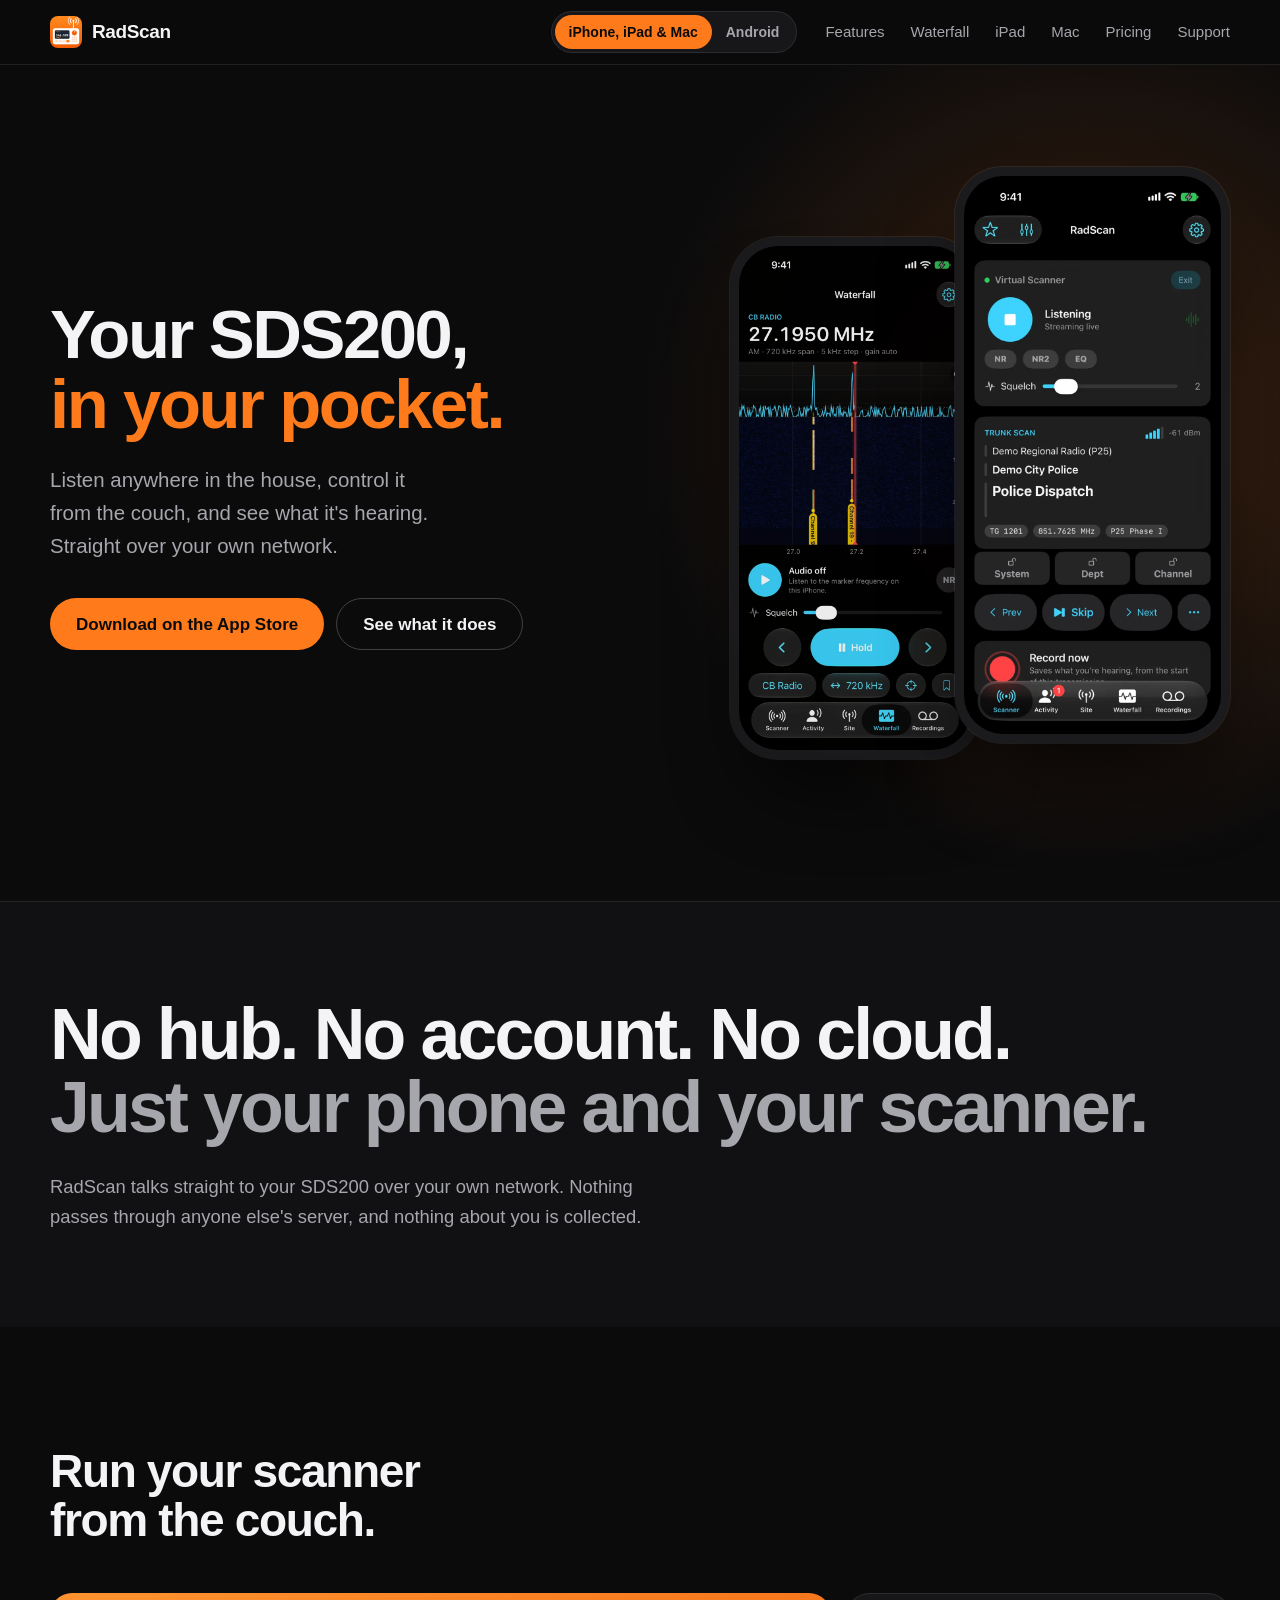
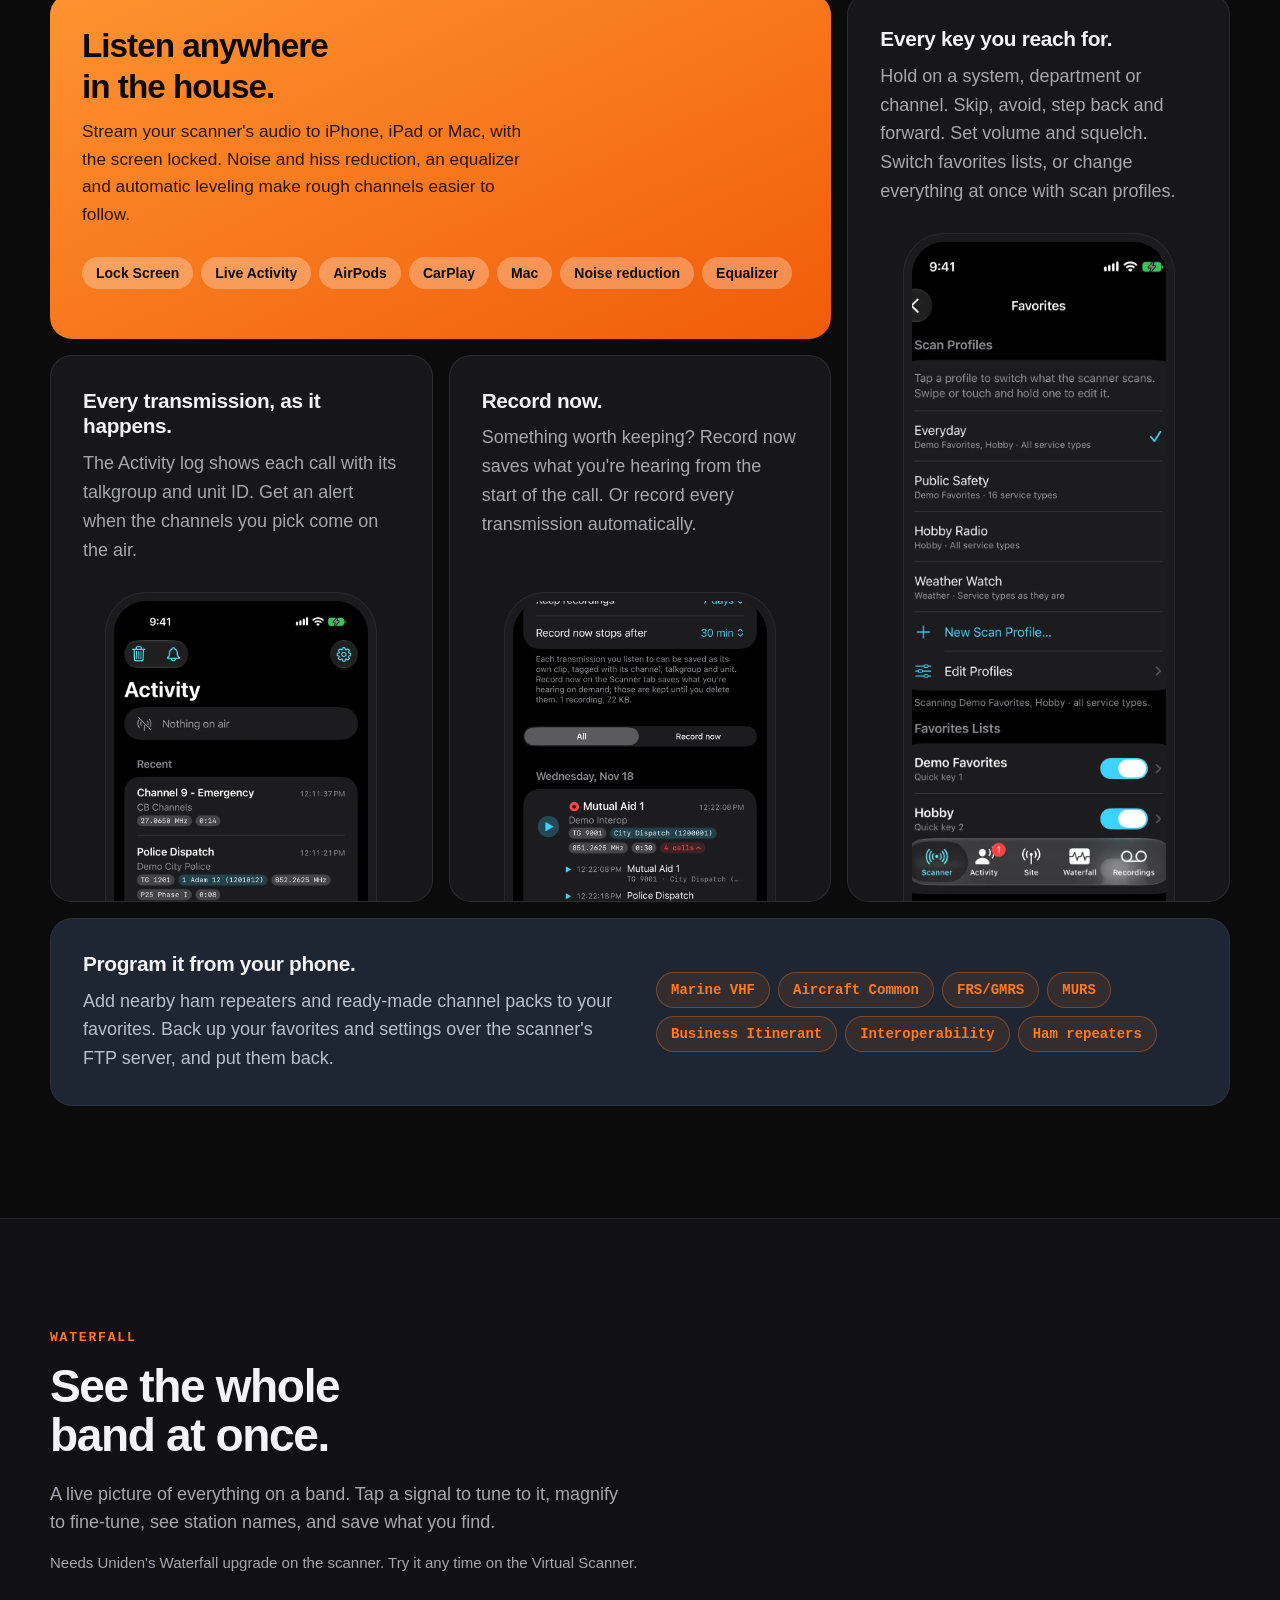
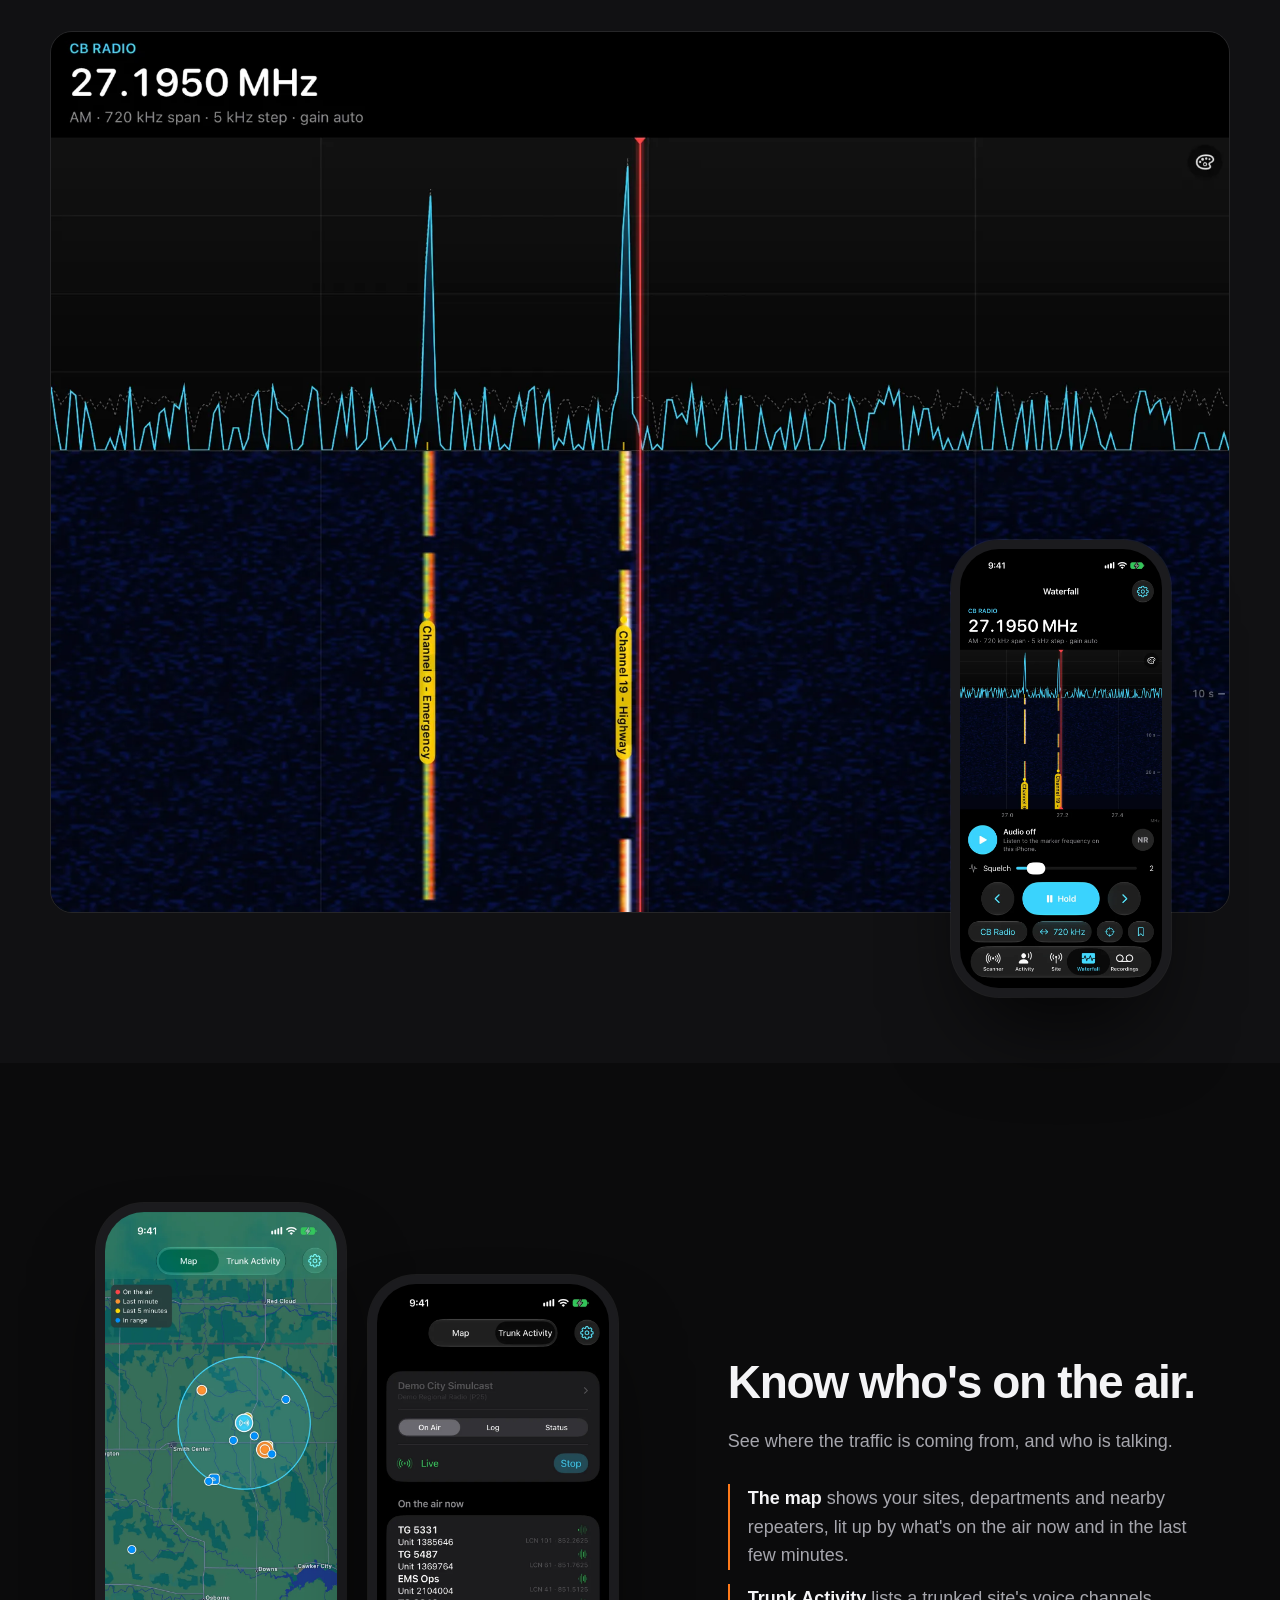
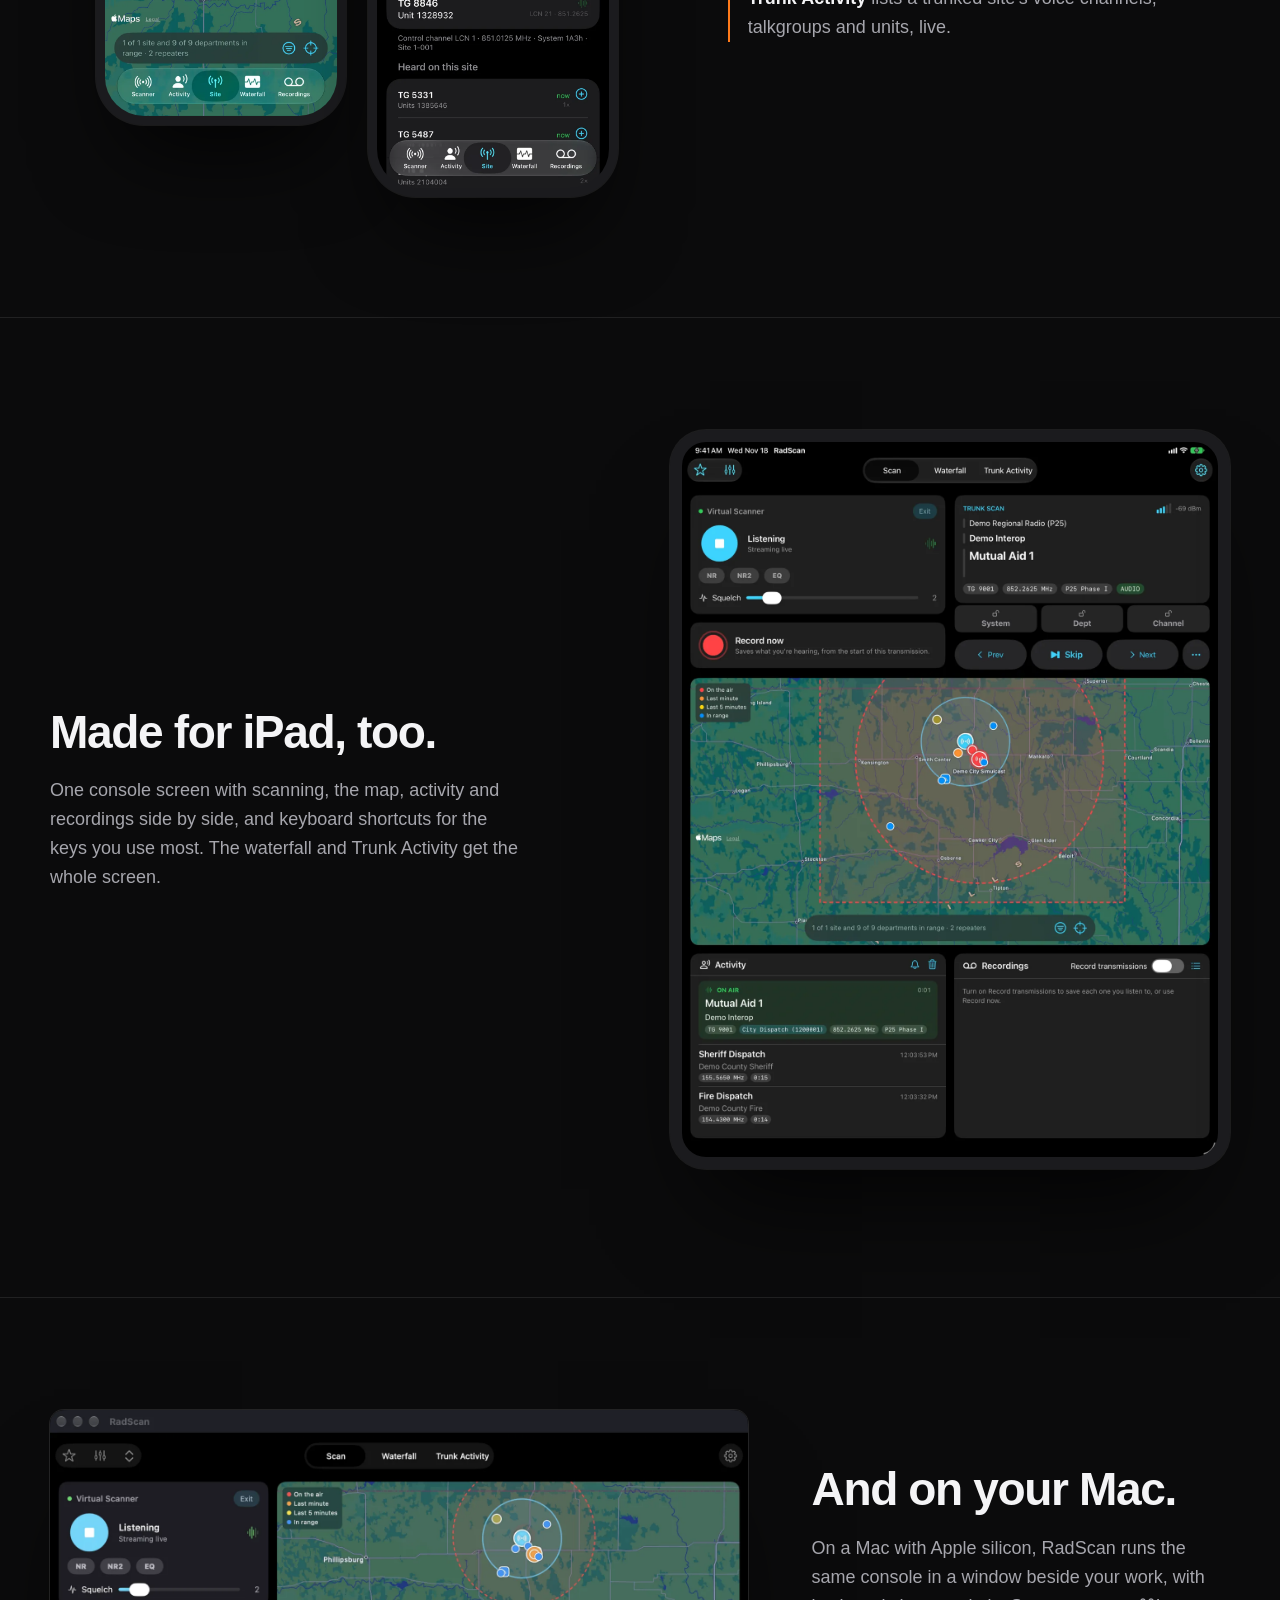
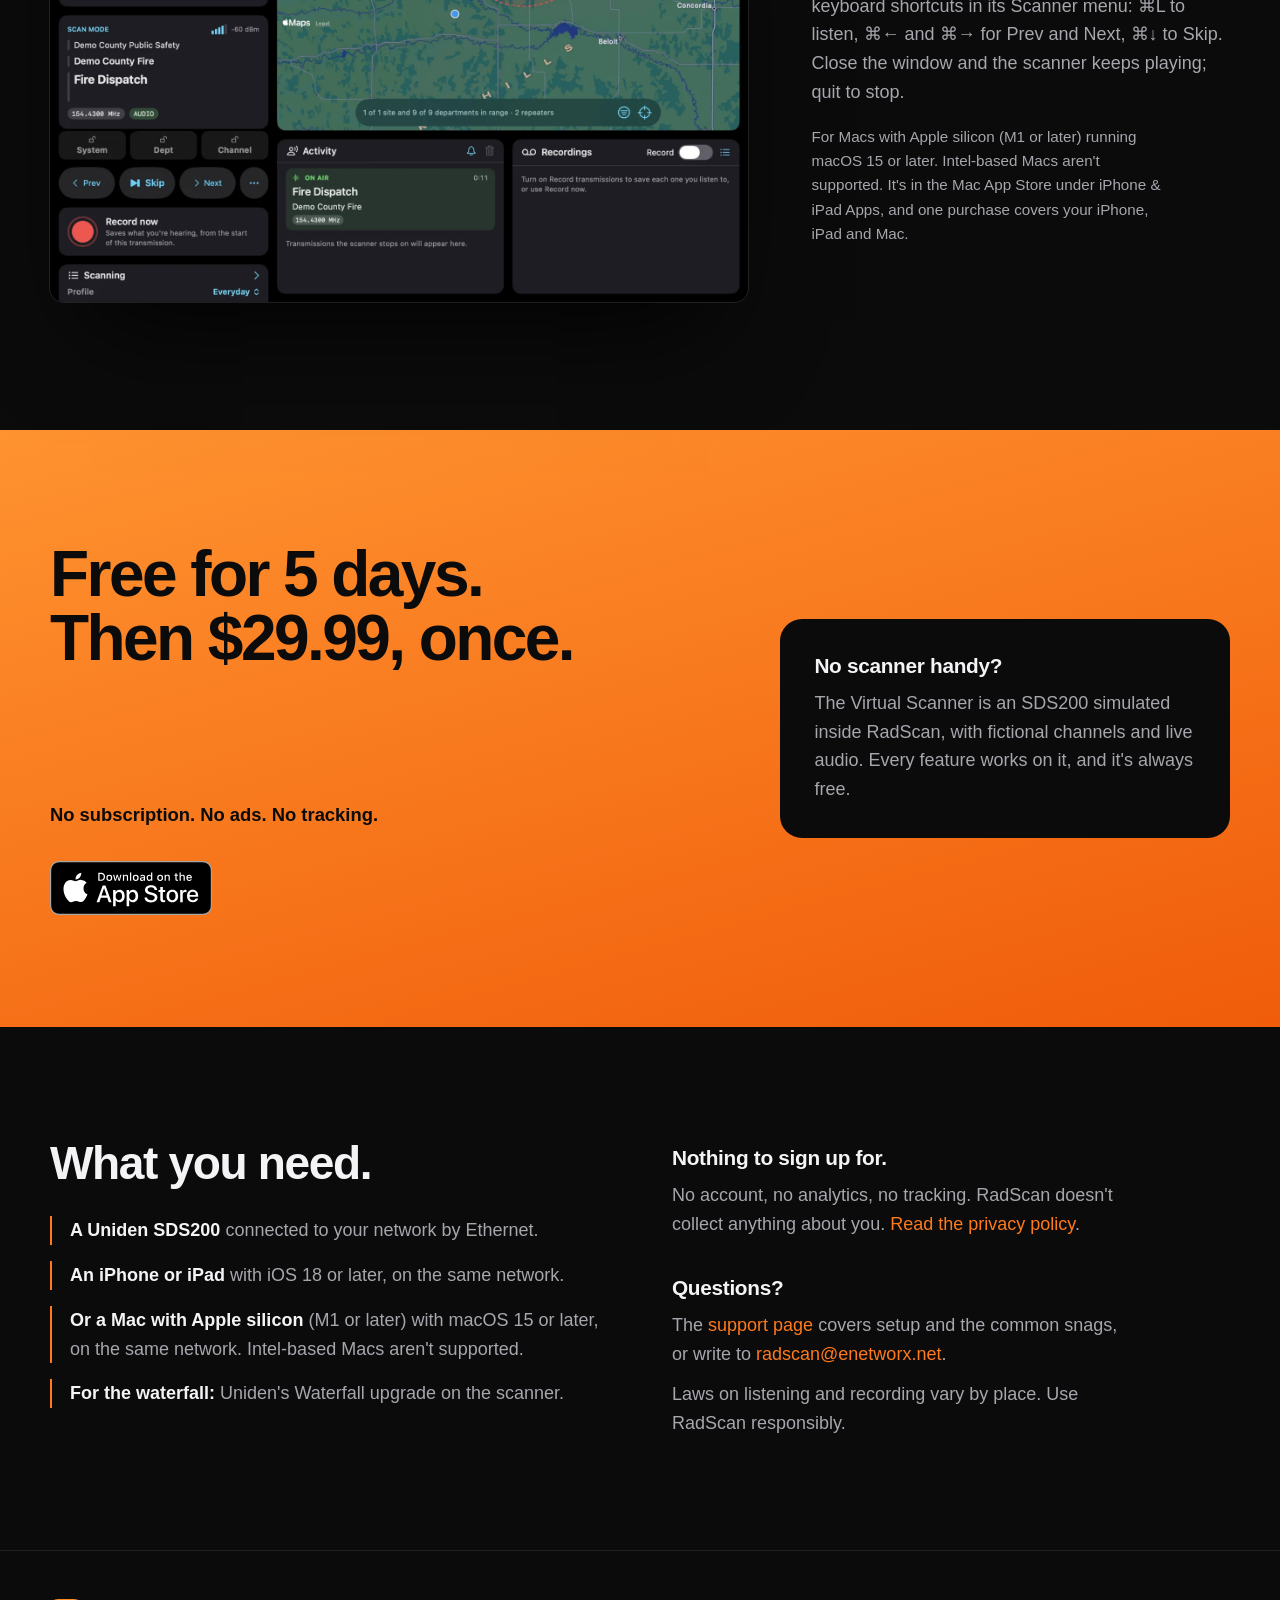
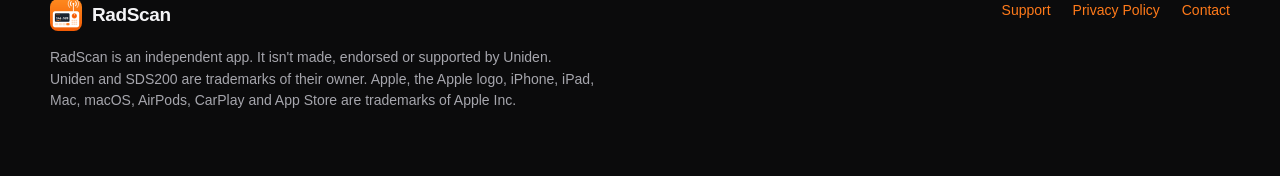
==== commit 75b5f279: "Add files via upload updates for 1.1" ====
--- a/index.html
+++ b/index.html
@@ -3,11 +3,11 @@
 <head>
 <meta charset="utf-8">
 <meta name="viewport" content="width=device-width, initial-scale=1, viewport-fit=cover">
-<title>RadScan: your SDS200 on iPhone, iPad and Android</title>
+<title>RadScan: your SDS200 on iPhone, iPad, Mac and Android</title>
 <meta name="description" content="Listen to your Uniden SDS200 anywhere in the house, control it from the couch, and see what it's hearing. Free for 5 days, then one purchase. No subscription.">
 <meta name="theme-color" content="#0b0b0c">
 <meta property="og:type" content="website">
-<meta property="og:title" content="RadScan: your SDS200 on iPhone, iPad and Android">
+<meta property="og:title" content="RadScan: your SDS200 on iPhone, iPad, Mac and Android">
 <meta property="og:description" content="Live audio, remote control, a waterfall and more for the Uniden SDS200. No hub, no account, no cloud.">
 <meta property="og:url" content="https://radscan.enetworx.net/">
 <meta property="og:image" content="https://radscan.enetworx.net/img/og.jpg">
@@ -29,7 +29,7 @@
 })();
 </script>
 <!--
-  ONE PAGE, TWO APPS: everything marked class="only-ios" shows for iPhone and iPad (the default), everything
+  ONE PAGE, TWO APPS: everything marked class="only-ios" shows for iPhone, iPad and Mac (the default), everything
   marked class="only-android" shows when Android is chosen (the switch in the bar, or "?android" in the address).
   A link with data-android="..." goes there instead when Android is chosen (the support and privacy pages).
   The Android screenshots are img/android-*.webp.
@@ -214,6 +214,15 @@
 .ipad-sec .body { margin-top: 20px; }
 .ipad-sec .ipad { width: min(560px, 100%); margin-left: auto; }
 
+/* Mac (Apple silicon): the iPad app in a window, so a window, not a device frame */
+.mac-sec { padding: 112px 0 128px; border-top: 1px solid var(--line); }
+.mac-sec .wrap { display: grid; grid-template-columns: 1.25fr .75fr; gap: 64px; align-items: center; }
+.mac-sec .body { margin-top: 20px; }
+.mac-sec .fine { margin-top: 18px; color: var(--muted); font-size: .95rem; max-width: 42ch; }
+.mac { margin: 0; }
+.mac img { width: 100%; border-radius: 14px;
+  box-shadow: 0 0 0 1px rgba(255, 255, 255, .1), 0 60px 100px -40px rgba(0, 0, 0, .85); }
+
 /* Pricing (the one orange block) */
 .price { background: linear-gradient(165deg, var(--orange-hi) 0%, var(--orange-lo) 100%); color: var(--ink); padding: 112px 0; }
 .price .wrap { display: grid; grid-template-columns: 1.2fr .8fr; gap: 56px; align-items: center; }
@@ -253,7 +262,7 @@
 @media (max-width: 960px) {
   .nav-links a:not(.keep) { display: none; }
   .nav .wrap { gap: 16px; }
-  .hero .wrap, .site .wrap, .ipad-sec .wrap, .price .wrap, .needs .wrap { grid-template-columns: 1fr; gap: 48px; }
+  .hero .wrap, .site .wrap, .ipad-sec .wrap, .mac-sec .wrap, .price .wrap, .needs .wrap { grid-template-columns: 1fr; gap: 48px; }
   .hero .wrap { min-height: 0; }
   .hero-art { margin: 0 auto; width: min(440px, 100%); }
   .site-art { order: 2; }
@@ -276,7 +285,7 @@
   .nav .wrap { gap: 10px; }
   .hero { padding-top: 36px; }
   .ctas .btn { width: 100%; }
-  .statement, .features, .waterfall, .site, .ipad-sec, .price, .needs { padding-block: 80px; }
+  .statement, .features, .waterfall, .site, .ipad-sec, .mac-sec, .price, .needs { padding-block: 80px; }
   .bento { grid-template-columns: 1fr; }
   .c-listen, .c-program, .c-control, .c-activity, .c-record { grid-column: auto; }
   .c-program { grid-template-columns: 1fr; gap: 24px; }
@@ -295,13 +304,14 @@
   <div class="wrap">
     <a class="brand" href="./"><img src="img/icon-128.png" alt="" width="32" height="32">RadScan</a>
     <div class="platform" role="group" aria-label="Which app to show">
-      <button type="button" data-platform-set="ios" aria-pressed="true"><span class="long">iPhone &amp; iPad</span><span class="short">iOS</span></button>
+      <button type="button" data-platform-set="ios" aria-pressed="true"><span class="long">iPhone, iPad &amp; Mac</span><span class="short">Apple</span></button>
       <button type="button" data-platform-set="android" aria-pressed="false">Android</button>
     </div>
     <nav class="nav-links" aria-label="Sections">
       <a href="#features">Features</a>
       <a href="#waterfall">Waterfall</a>
       <a href="#ipad" class="only-ios">iPad</a>
+      <a href="#mac" class="only-ios">Mac</a>
       <a href="#ipad" class="only-android">Tablets</a>
       <a href="#pricing">Pricing</a>
       <a class="keep" href="support.html" data-android="support-android.html">Support</a>
@@ -323,8 +333,8 @@
         </div>
       </div>
       <div class="hero-art reveal" style="--d:2">
-        <figure class="phone phone-back only-ios"><img src="img/iphone-02-waterfall.webp" width="780" height="1694" alt="RadScan's Waterfall on iPhone, with CB channels 9 and 19 on the air and named."></figure>
-        <figure class="phone phone-front only-ios"><img src="img/iphone-01-listening.webp" width="780" height="1694" alt="RadScan's Scanner tab on iPhone, listening to Police Dispatch on a trunked P25 system, with hold keys and Record now."></figure>
+        <figure class="phone phone-back only-ios"><img src="img/iphone-02-waterfall.webp" width="780" height="1696" alt="RadScan's Waterfall on iPhone, with CB channels 9 and 19 on the air and named."></figure>
+        <figure class="phone phone-front only-ios"><img src="img/iphone-01-listening.webp" width="780" height="1696" alt="RadScan's Scanner tab on iPhone, listening to Police Dispatch on a trunked P25 system, with hold keys and Record now."></figure>
         <figure class="phone phone-back only-android"><img src="img/android-02-waterfall.webp" width="780" height="1751" loading="lazy" alt="RadScan's Waterfall on an Android phone, with CB channels 9 and 19 on the air and named."></figure>
         <figure class="phone phone-front only-android"><img src="img/android-01-listening.webp" width="780" height="1751" loading="lazy" alt="RadScan's Scanner tab on an Android phone, listening to Police Dispatch on a trunked P25 system, with hold keys and Record now."></figure>
       </div>
@@ -344,9 +354,9 @@
       <div class="bento">
         <article class="cell c-listen reveal">
           <h3>Listen anywhere in the house.</h3>
-          <p>Stream your scanner's audio to <span class="only-ios">iPhone or iPad</span><span class="only-android">your Android phone or tablet</span>, with the screen locked. Noise and hiss reduction, an equalizer and automatic leveling make rough channels easier to follow.</p>
+          <p>Stream your scanner's audio to <span class="only-ios">iPhone, iPad or Mac</span><span class="only-android">your Android phone or tablet</span>, with the screen locked. Noise and hiss reduction, an equalizer and automatic leveling make rough channels easier to follow.</p>
           <ul class="chips only-ios" aria-label="Where you can listen">
-            <li>Lock Screen</li><li>Live Activity</li><li>AirPods</li><li>CarPlay</li><li>Noise reduction</li><li>Equalizer</li>
+            <li>Lock Screen</li><li>Live Activity</li><li>AirPods</li><li>CarPlay</li><li>Mac</li><li>Noise reduction</li><li>Equalizer</li>
           </ul>
           <ul class="chips only-android" aria-label="Where you can listen">
             <li>Lock screen</li><li>Media notification</li><li>Bluetooth earbuds</li><li>Android Auto</li><li>Noise reduction</li><li>Equalizer</li>
@@ -355,19 +365,19 @@
         <article class="cell c-control reveal" style="--d:1">
           <h3>Every key you reach for.</h3>
           <p>Hold on a system, department or channel. Skip, avoid, step back and forward. Set volume and squelch. Switch favorites lists, or change everything at once with scan profiles.</p>
-          <div class="peek only-ios"><div class="frame"><img src="img/iphone-07-favorites.webp" width="780" height="1694" loading="lazy" alt="Favorites in RadScan: scan profiles and favorites lists with their on and off switches."></div></div>
+          <div class="peek only-ios"><div class="frame"><img src="img/iphone-07-favorites.webp" width="780" height="1696" loading="lazy" alt="Favorites in RadScan: scan profiles and favorites lists with their on and off switches."></div></div>
           <div class="peek only-android"><div class="frame"><img src="img/android-07-favorites.webp" width="780" height="1751" loading="lazy" alt="Favorites in RadScan for Android: scan profiles and favorites lists with their on and off switches."></div></div>
         </article>
         <article class="cell c-activity reveal">
           <h3>Every transmission, as it happens.</h3>
           <p>The Activity log shows each call with its talkgroup and unit ID. Get an alert when the channels you pick come on the air.</p>
-          <div class="peek only-ios"><div class="frame"><img src="img/iphone-05-activity.webp" width="780" height="1694" loading="lazy" alt="RadScan's Activity log, listing recent calls with talkgroups, unit IDs and frequencies."></div></div>
+          <div class="peek only-ios"><div class="frame"><img src="img/iphone-05-activity.webp" width="780" height="1696" loading="lazy" alt="RadScan's Activity log, listing recent calls with talkgroups, unit IDs and frequencies."></div></div>
           <div class="peek only-android"><div class="frame"><img src="img/android-05-activity.webp" width="780" height="1751" loading="lazy" alt="RadScan's Activity log on Android, listing recent calls with talkgroups, unit IDs and frequencies."></div></div>
         </article>
         <article class="cell c-record reveal" style="--d:1">
           <h3>Record now.</h3>
           <p>Something worth keeping? Record now saves what you're hearing from the start of the call. Or record every transmission automatically.</p>
-          <div class="peek only-ios"><div class="frame"><img src="img/iphone-06-record-now.webp" width="780" height="1694" loading="lazy" alt="A Record now recording in RadScan, opened to the three calls it caught."></div></div>
+          <div class="peek only-ios"><div class="frame"><img src="img/iphone-06-record-now.webp" width="780" height="1696" loading="lazy" alt="A Record now recording in RadScan, opened to the calls it caught."></div></div>
           <div class="peek only-android"><div class="frame"><img src="img/android-06-record-now.webp" width="780" height="1751" loading="lazy" alt="A Record now recording in RadScan for Android, opened to the calls it caught."></div></div>
         </article>
         <article class="cell c-program reveal">
@@ -391,7 +401,7 @@
       <p class="note reveal" style="--d:2">Needs Uniden's Waterfall upgrade on the scanner. Try it any time on the Virtual Scanner.</p>
       <div class="wf reveal">
         <figure class="wf-wide only-ios"><img src="img/waterfall-wide.webp" width="1800" height="1344" loading="lazy" alt="RadScan's waterfall on iPad: the CB band at 27 MHz, with Channel 9 and Channel 19 on the air and labeled."></figure>
-        <figure class="phone only-ios"><img src="img/iphone-02-waterfall.webp" width="780" height="1694" loading="lazy" alt="The same waterfall on iPhone."></figure>
+        <figure class="phone only-ios"><img src="img/iphone-02-waterfall.webp" width="780" height="1696" loading="lazy" alt="The same waterfall on iPhone."></figure>
         <figure class="wf-wide only-android"><img src="img/android-waterfall-wide.webp" width="1800" height="1125" loading="lazy" alt="RadScan's waterfall on an Android tablet: the CB band at 27 MHz, with Channel 9 and Channel 19 on the air and labeled."></figure>
         <figure class="phone only-android"><img src="img/android-02-waterfall.webp" width="780" height="1751" loading="lazy" alt="The same waterfall on an Android phone."></figure>
       </div>
@@ -401,8 +411,8 @@
   <section class="site">
     <div class="wrap">
       <div class="site-art reveal">
-        <figure class="phone only-ios"><img src="img/iphone-04-map.webp" width="780" height="1694" loading="lazy" alt="Site map in RadScan: the site's range, departments and repeaters, colored by what's on the air."></figure>
-        <figure class="phone only-ios"><img src="img/iphone-03-trunk-activity.webp" width="780" height="1694" loading="lazy" alt="Trunk Activity in RadScan: talkgroups and units on the air right now."></figure>
+        <figure class="phone only-ios"><img src="img/iphone-04-map.webp" width="780" height="1696" loading="lazy" alt="Site map in RadScan: the site's range, departments and repeaters, colored by what's on the air."></figure>
+        <figure class="phone only-ios"><img src="img/iphone-03-trunk-activity.webp" width="780" height="1696" loading="lazy" alt="Trunk Activity in RadScan: talkgroups and units on the air right now."></figure>
         <figure class="phone only-android"><img src="img/android-04-map.webp" width="780" height="1751" loading="lazy" alt="Site map in RadScan for Android: the scanner's range, departments and repeaters, colored by what's on the air."></figure>
         <figure class="phone only-android"><img src="img/android-03-trunk-activity.webp" width="780" height="1751" loading="lazy" alt="Trunk Activity in RadScan for Android: talkgroups and units on the air right now."></figure>
       </div>
@@ -424,8 +434,19 @@
         <p class="body reveal only-ios" style="--d:1">One console screen with scanning, the map, activity and recordings side by side, and keyboard shortcuts for the keys you use most. The waterfall and Trunk Activity get the whole screen.</p>
         <p class="body reveal only-android" style="--d:1">On an Android tablet, one console screen with scanning, the map, activity and recordings side by side. The waterfall and Trunk Activity get the whole screen.</p>
       </div>
-      <figure class="ipad reveal only-ios" style="--d:1"><img src="img/ipad-console.webp" width="1300" height="1734" loading="lazy" alt="RadScan's console on iPad: Fire/EMS Dispatch on the air, the map with its range, Activity and Recordings on one screen."></figure>
+      <figure class="ipad reveal only-ios" style="--d:1"><img src="img/ipad-console.webp" width="1300" height="1733" loading="lazy" alt="RadScan's console on iPad: Mutual Aid 1 on the air, the map with its range, Activity and Recordings on one screen."></figure>
       <figure class="ipad reveal only-android" style="--d:1"><img src="img/android-tablet-console.webp" width="1300" height="2080" loading="lazy" alt="RadScan's console on an Android tablet: Sheriff Dispatch on the air, the map with its range, Activity and Recordings on one screen."></figure>
+    </div>
+  </section>
+
+  <section class="mac-sec only-ios" id="mac">
+    <div class="wrap">
+      <figure class="mac reveal"><img src="img/mac-console.webp" width="1600" height="1128" loading="lazy" alt="RadScan in a window on a Mac: listening to Fire Dispatch on the Virtual Scanner, with the map, Activity and Recordings beside the controls."></figure>
+      <div>
+        <h2 class="reveal">And on your Mac.</h2>
+        <p class="body reveal" style="--d:1">On a Mac with Apple silicon, RadScan runs the same console in a window beside your work, with keyboard shortcuts in its Scanner menu: &#8984;L to listen, &#8984;&larr; and &#8984;&rarr; for Prev and Next, &#8984;&darr; to Skip. Close the window and the scanner keeps playing; quit to stop.</p>
+        <p class="fine reveal" style="--d:2">For Macs with Apple silicon (M1 or later) running macOS 15 or later. Intel-based Macs aren't supported. It's in the Mac App Store under iPhone &amp; iPad Apps, and one purchase covers your iPhone, iPad and Mac.</p>
+      </div>
     </div>
   </section>
 
@@ -433,7 +454,7 @@
     <div class="wrap">
       <div>
         <h2 class="reveal">Free for 5 days.<br>Then $29.99, once.</h2>
-        <p class="terms reveal" style="--d:1">Every feature works during the trial. After that, one purchase unlocks RadScan for good, on your <span class="only-ios">iPhone and iPad</span><span class="only-android">Android phone and tablet</span>.</p>
+        <p class="terms reveal" style="--d:1">Every feature works during the trial. After that, one purchase unlocks RadScan for good, on your <span class="only-ios">iPhone, iPad and Mac</span><span class="only-android">Android phone and tablet</span>.</p>
         <p class="nos reveal" style="--d:2">No subscription. No ads. No tracking.</p>
         <div class="ctas reveal" style="--d:3">
           <a class="store-badge only-ios" href="https://apps.apple.com/app/radscan/id6833056812" data-store="ios"><img src="img/app-store-badge.svg" width="162" height="54" alt="Download on the App Store"></a>
@@ -454,6 +475,7 @@
         <ul>
           <li class="reveal" style="--d:1"><strong>A Uniden SDS200</strong> connected to your network by Ethernet.</li>
           <li class="reveal only-ios" style="--d:2"><strong>An iPhone or iPad</strong> with iOS 18 or later, on the same network.</li>
+          <li class="reveal only-ios" style="--d:2"><strong>Or a Mac with Apple silicon</strong> (M1 or later) with macOS 15 or later, on the same network. Intel-based Macs aren't supported.</li>
           <li class="reveal only-android" style="--d:2"><strong>An Android phone or tablet</strong> with Android 10 or later, on the same network.</li>
           <li class="reveal" style="--d:3"><strong>For the waterfall:</strong> Uniden's Waterfall upgrade on the scanner.</li>
         </ul>
@@ -474,7 +496,7 @@
   <div class="wrap">
     <div>
       <a class="brand" href="./"><img src="img/icon-128.png" alt="" width="32" height="32">RadScan</a>
-      <p class="legal">RadScan is an independent app. It isn't made, endorsed or supported by Uniden. Uniden and SDS200 are trademarks of their owner. <span class="only-ios">Apple, the Apple logo, iPhone, iPad, AirPods, CarPlay and App Store are trademarks of Apple Inc.</span><span class="only-android">Google Play, Android and Android Auto are trademarks of Google LLC.</span></p>
+      <p class="legal">RadScan is an independent app. It isn't made, endorsed or supported by Uniden. Uniden and SDS200 are trademarks of their owner. <span class="only-ios">Apple, the Apple logo, iPhone, iPad, Mac, macOS, AirPods, CarPlay and App Store are trademarks of Apple Inc.</span><span class="only-android">Google Play, Android and Android Auto are trademarks of Google LLC.</span></p>
     </div>
     <nav aria-label="Footer">
       <a href="support.html" data-android="support-android.html">Support</a>
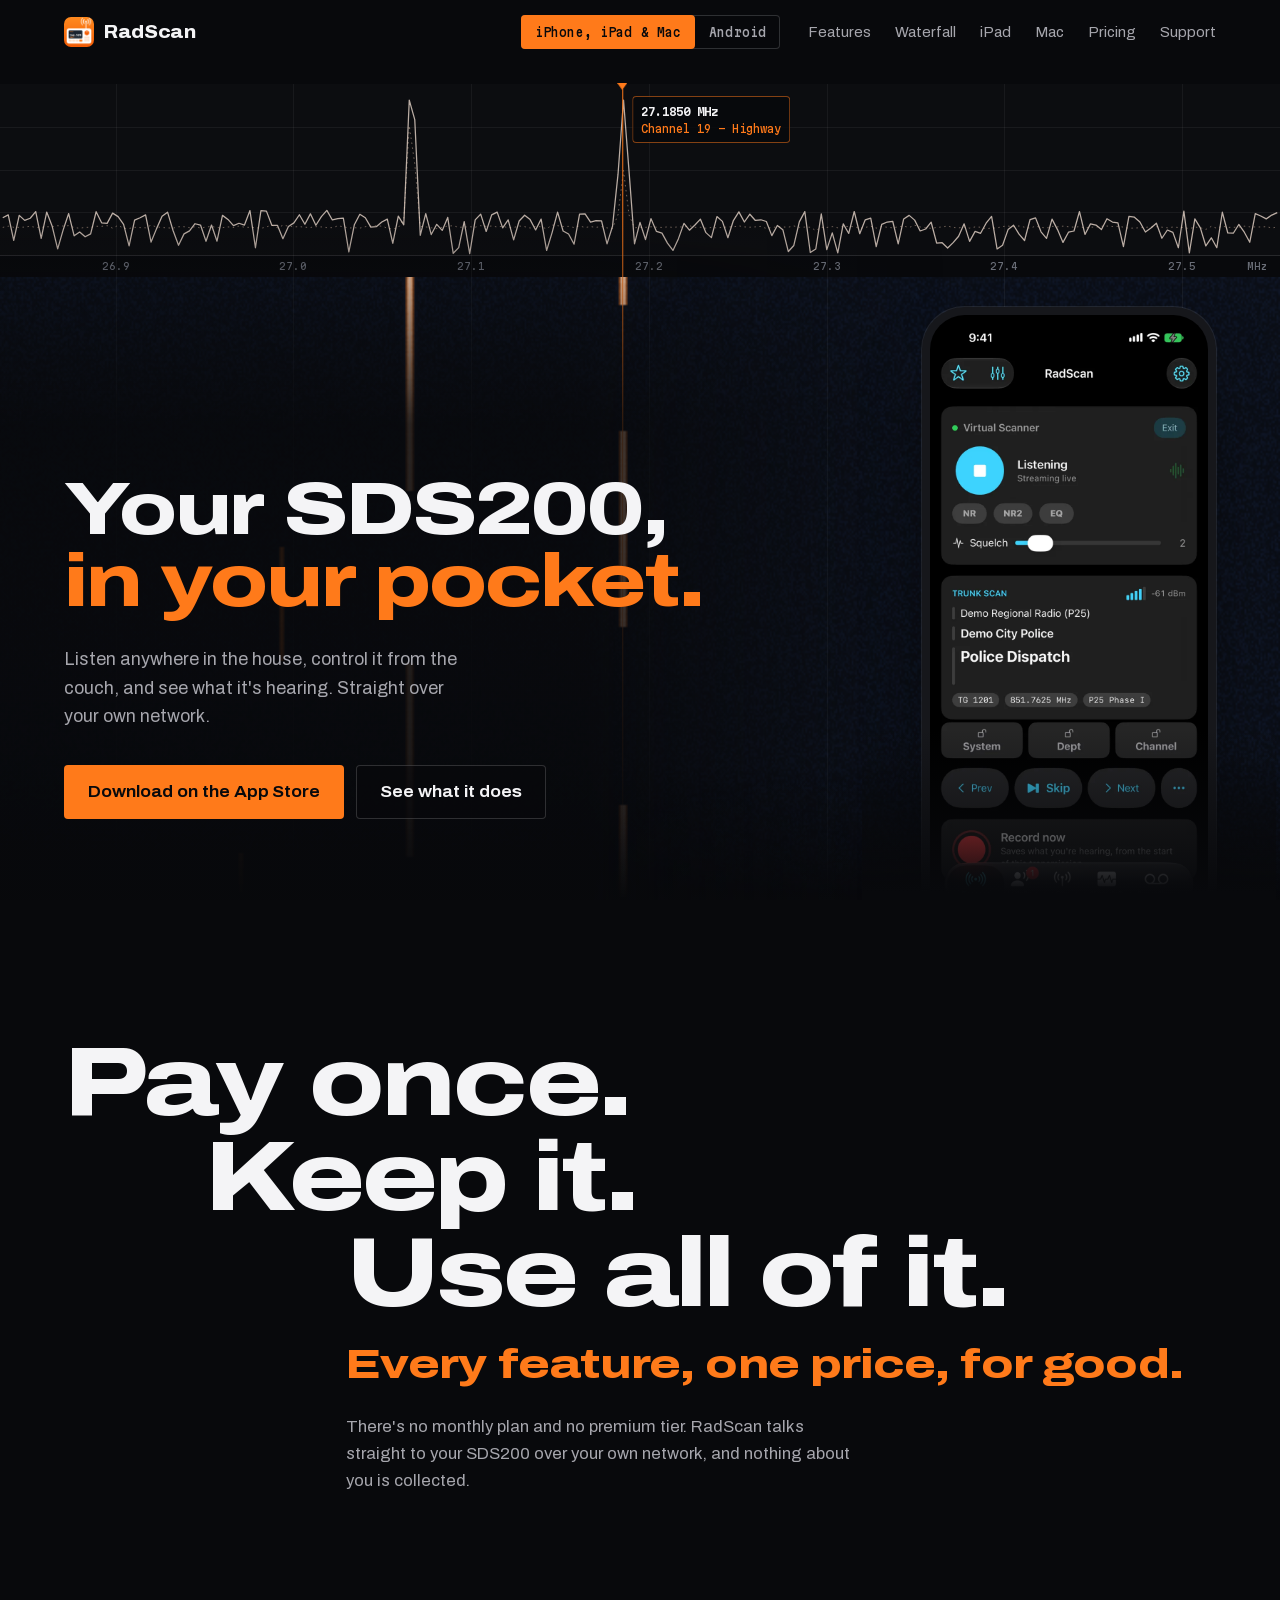
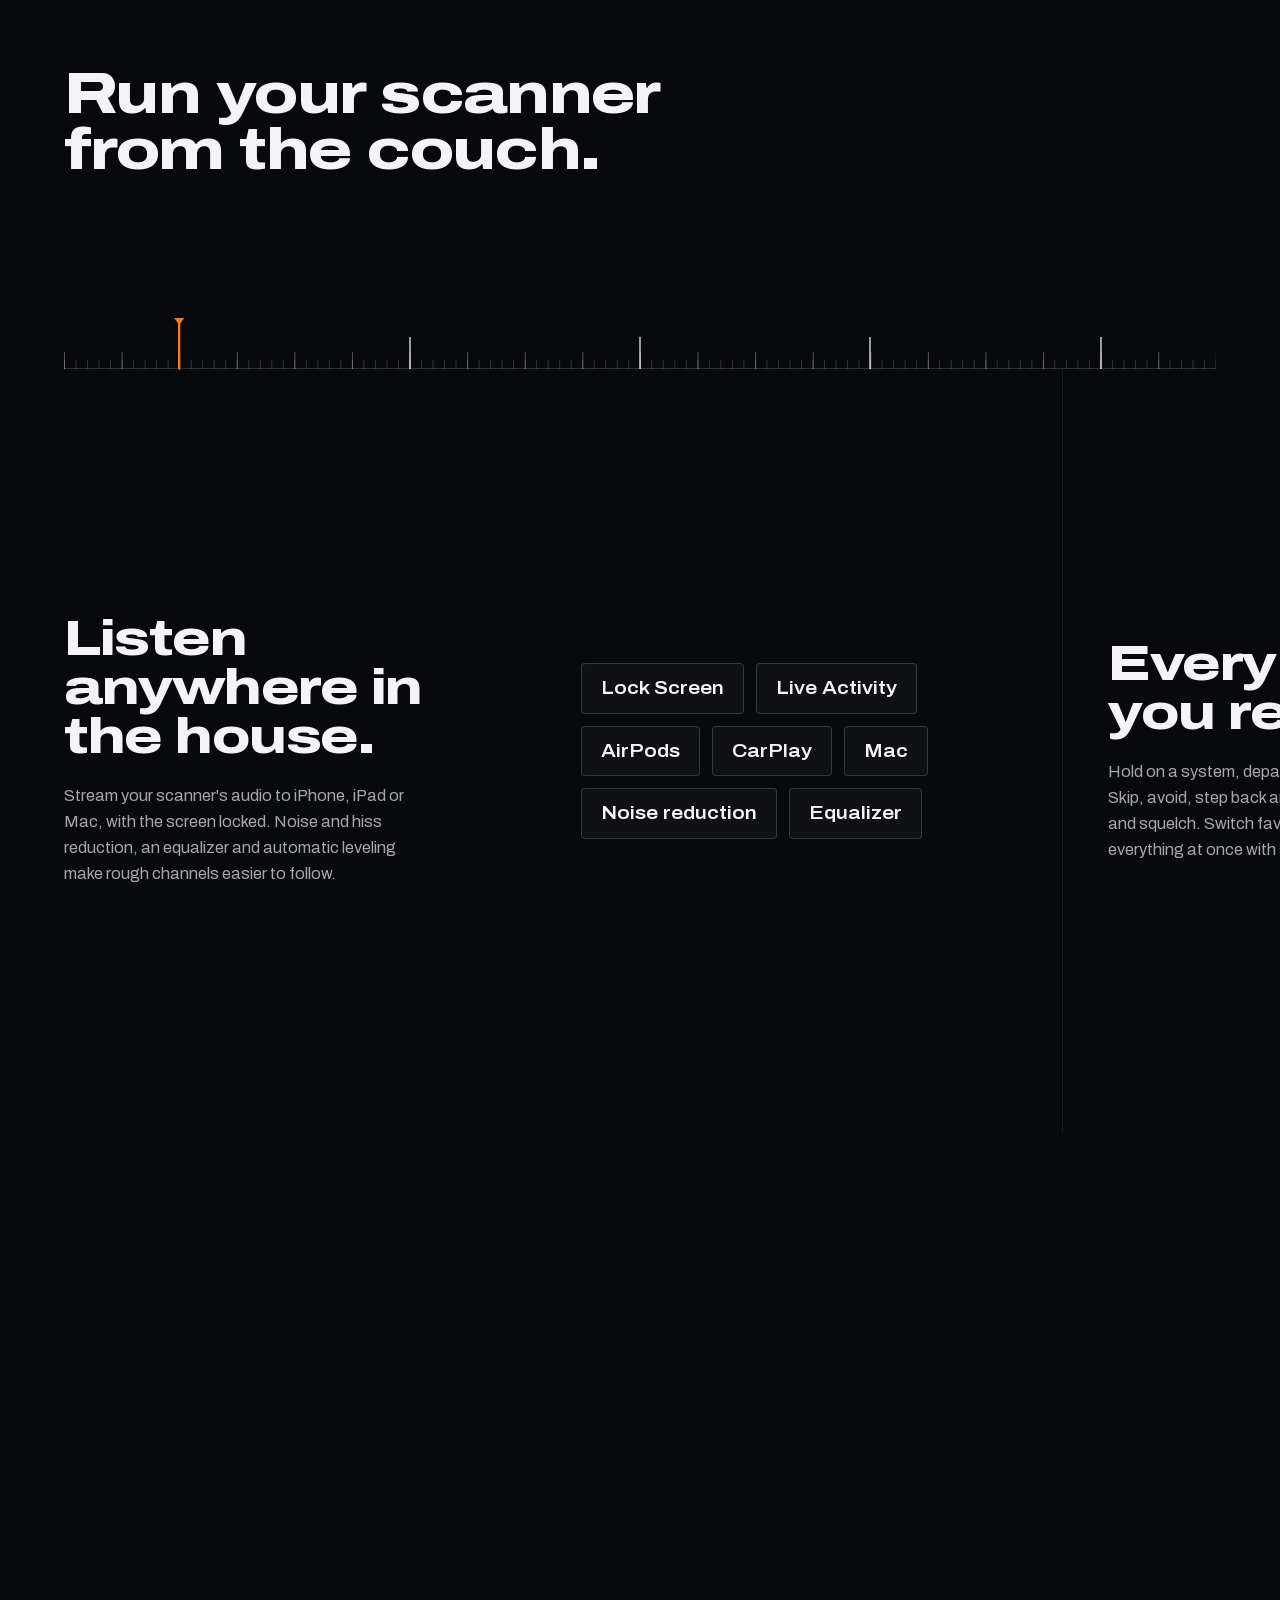
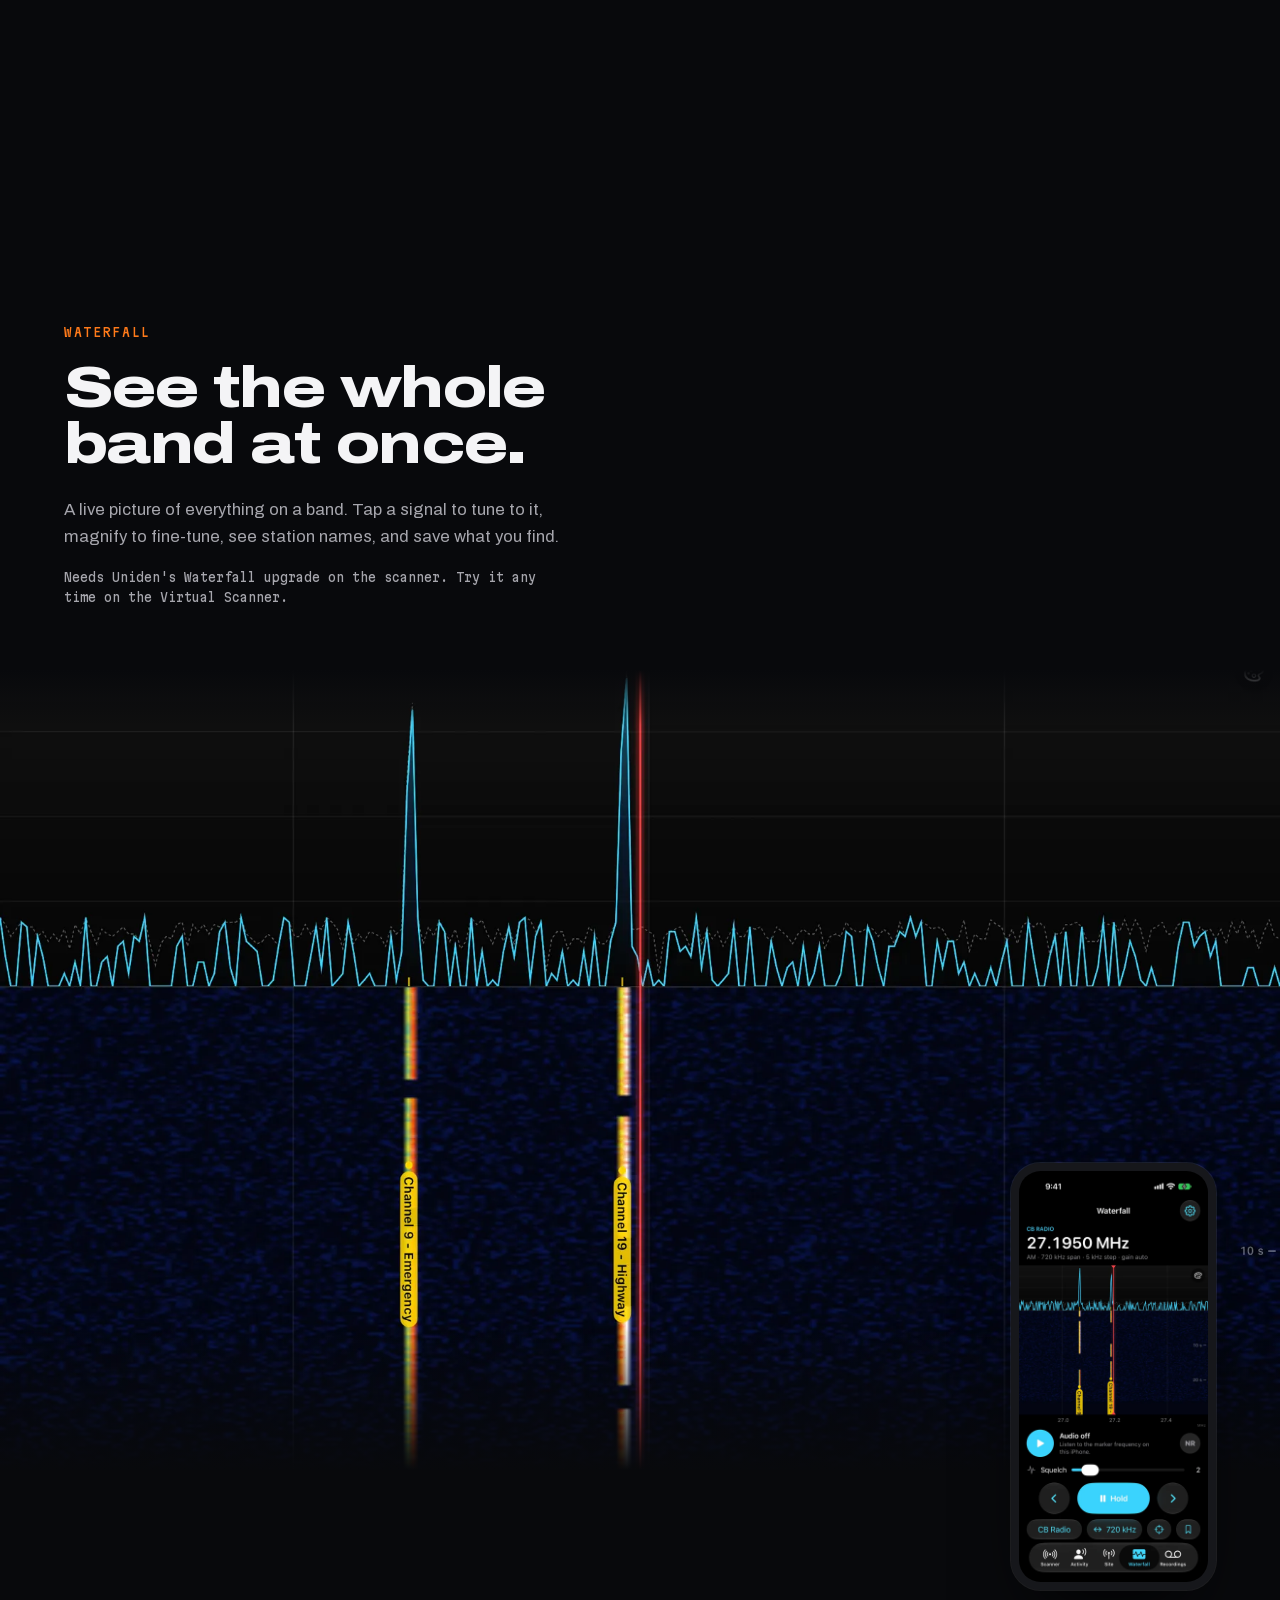
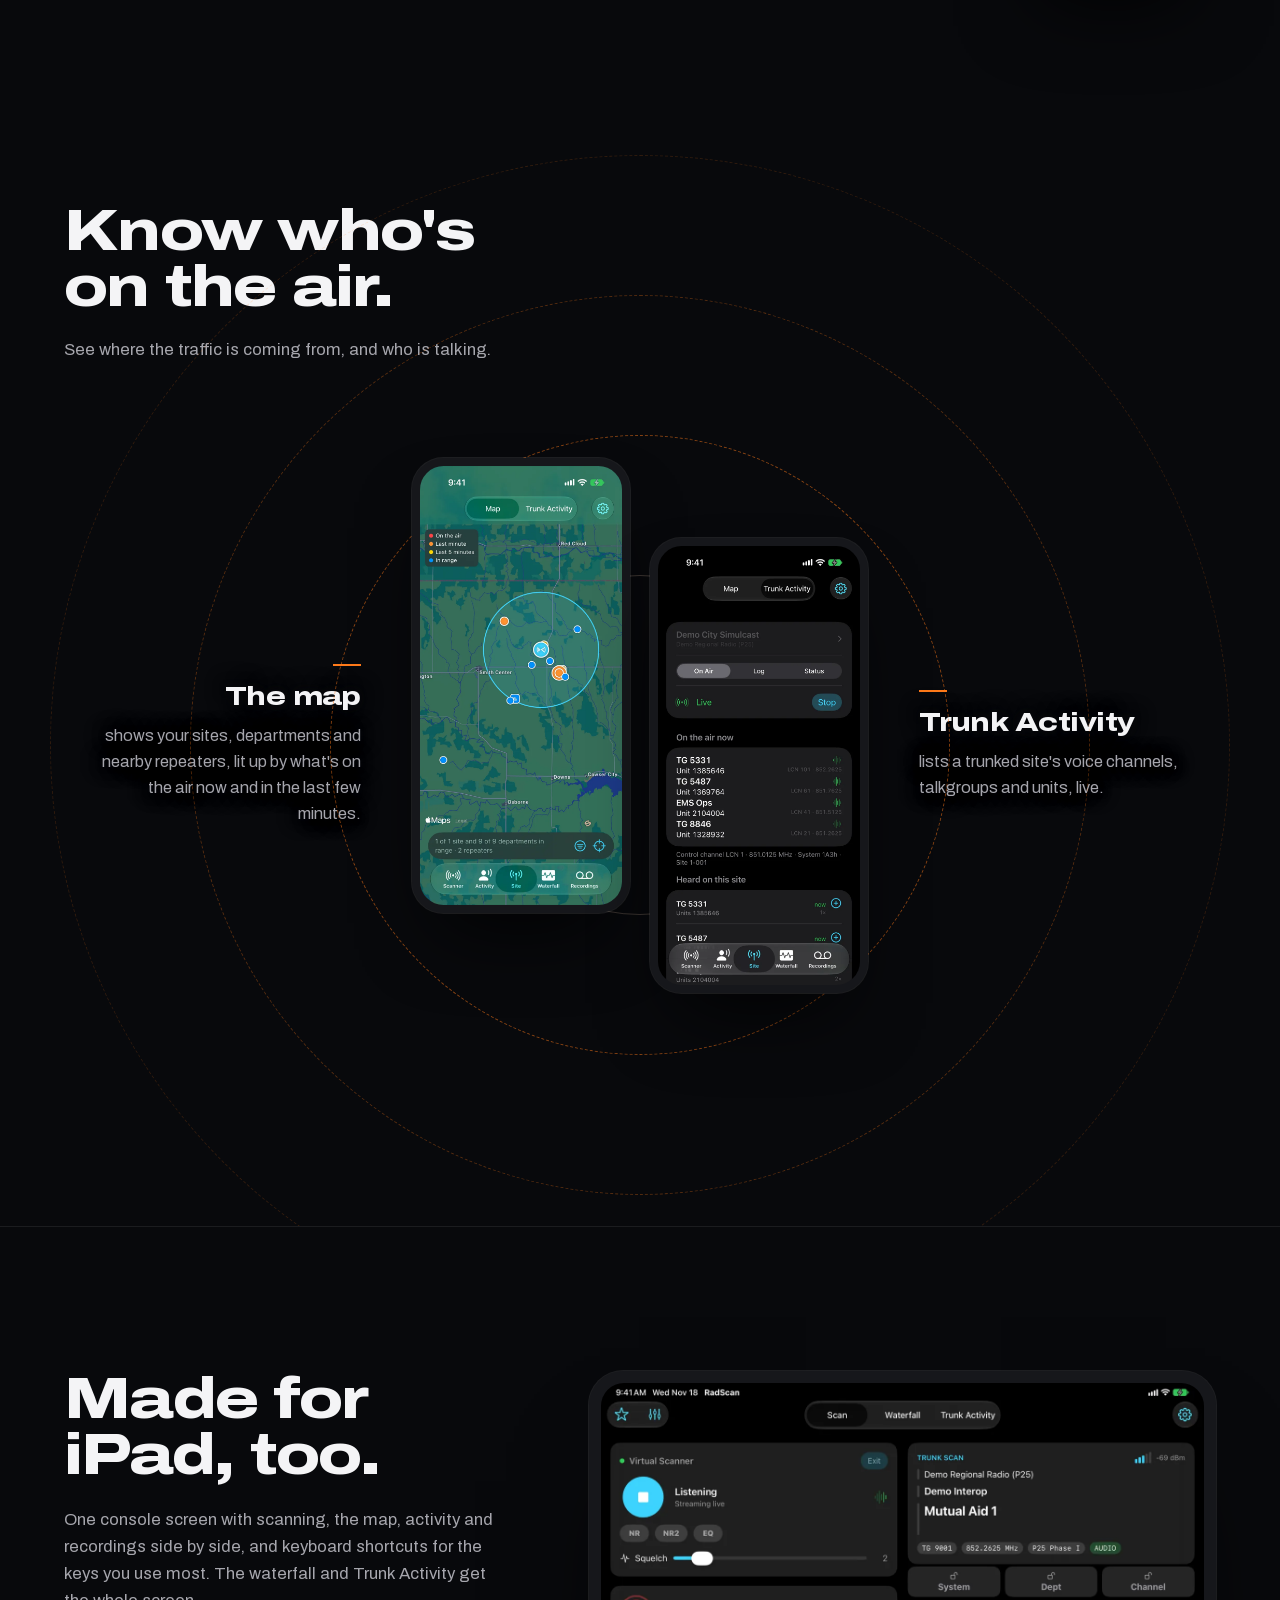
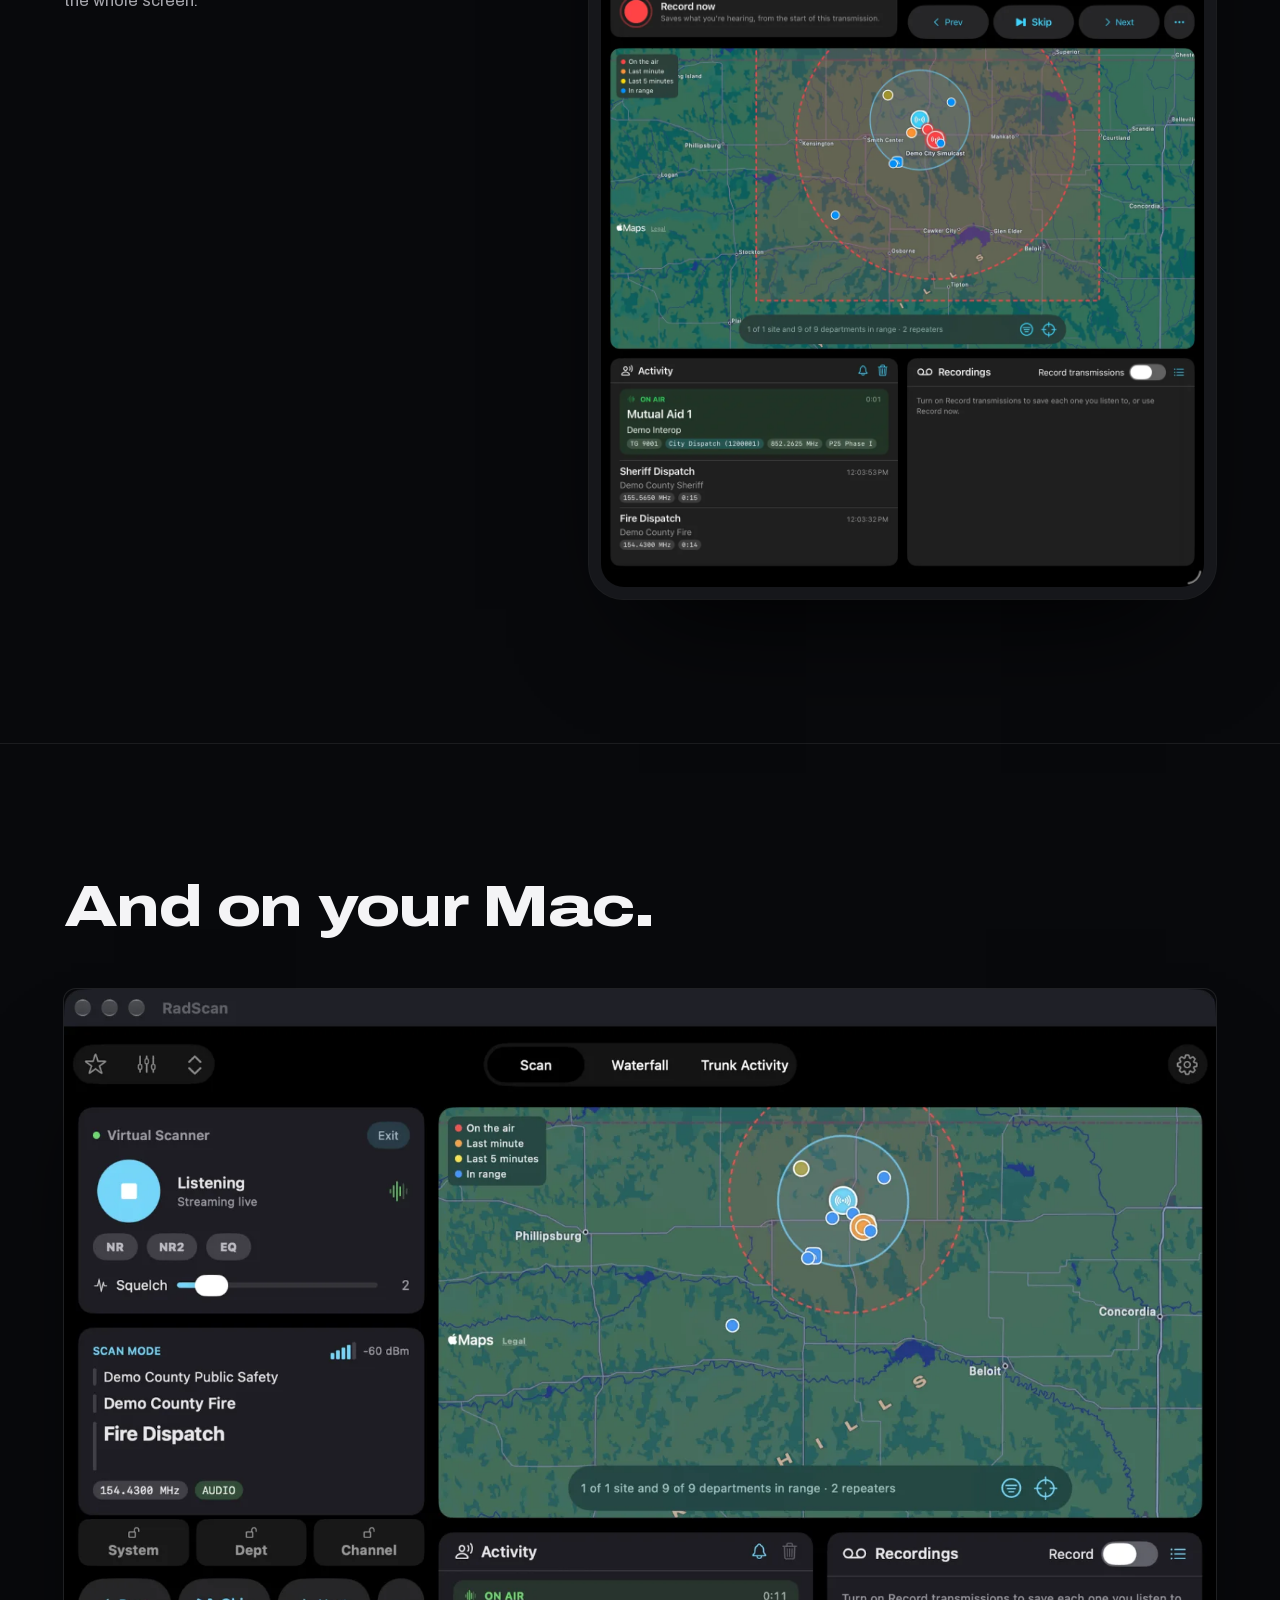
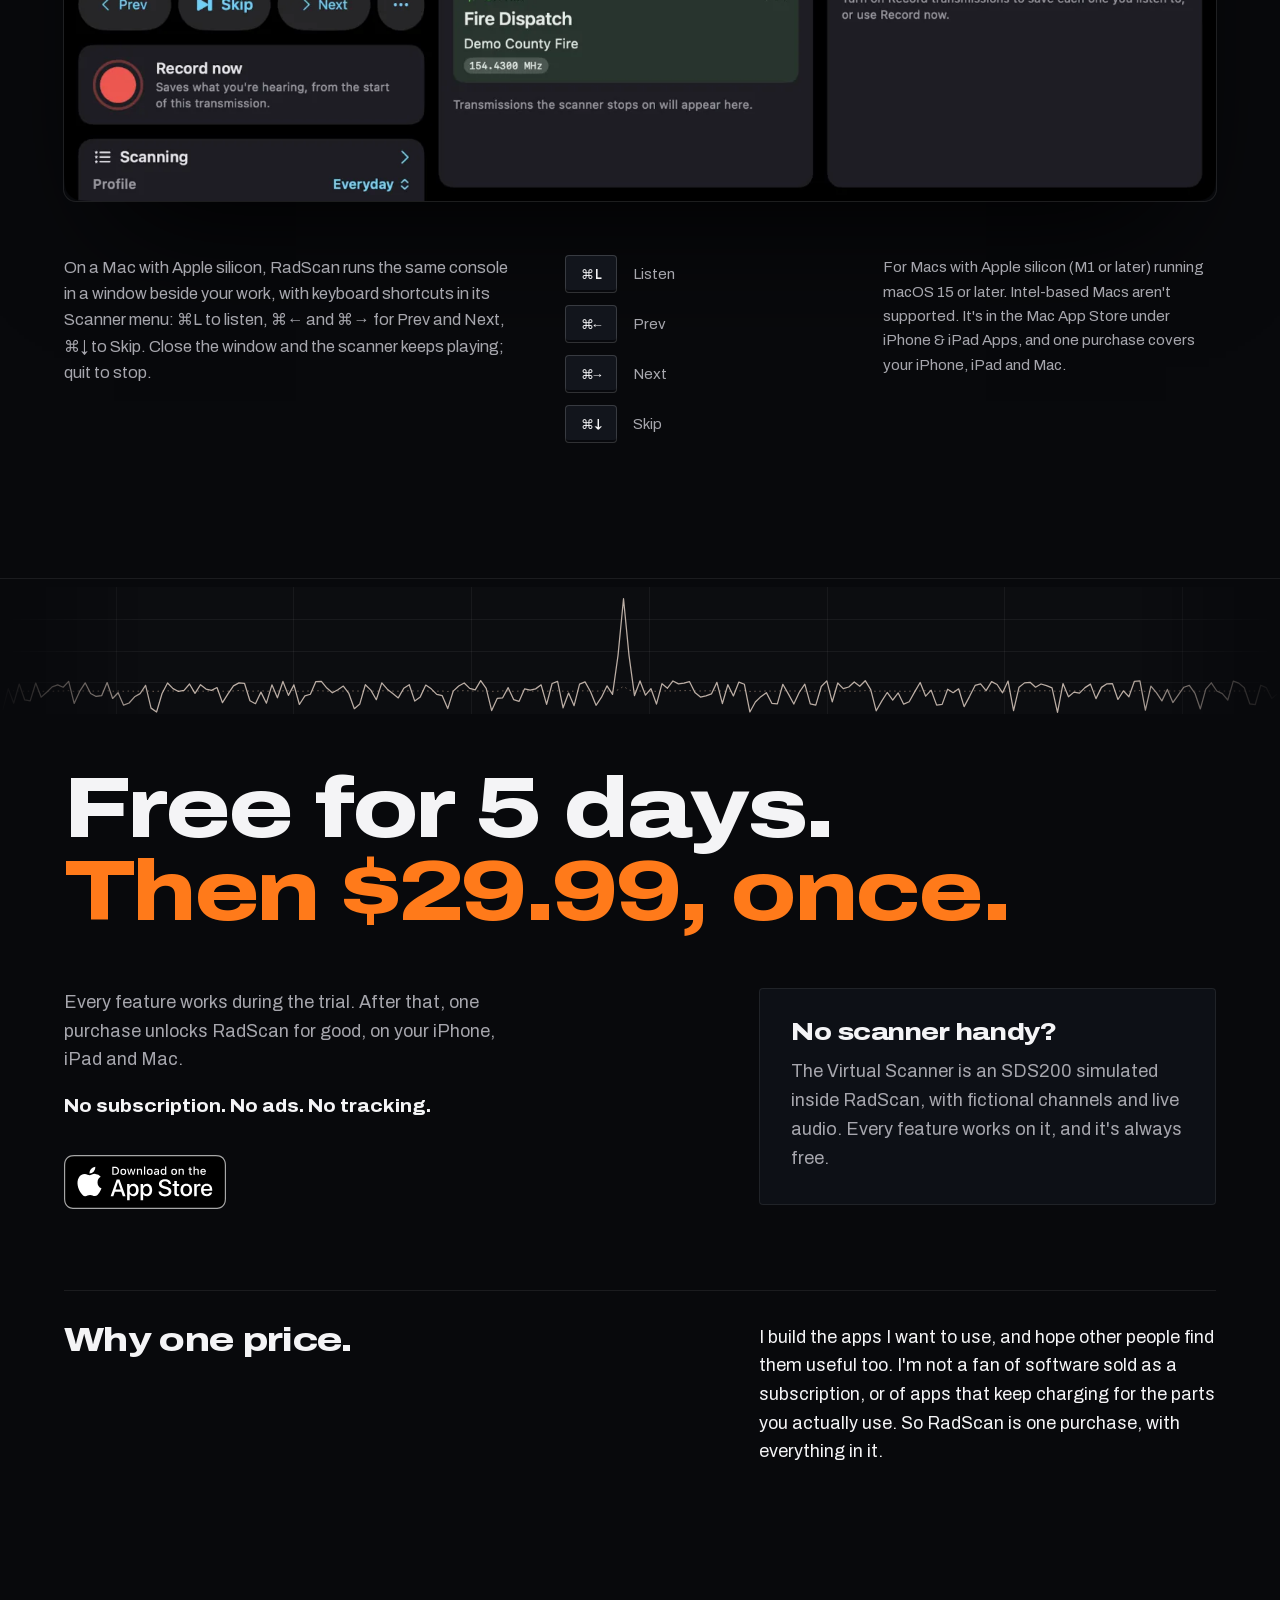
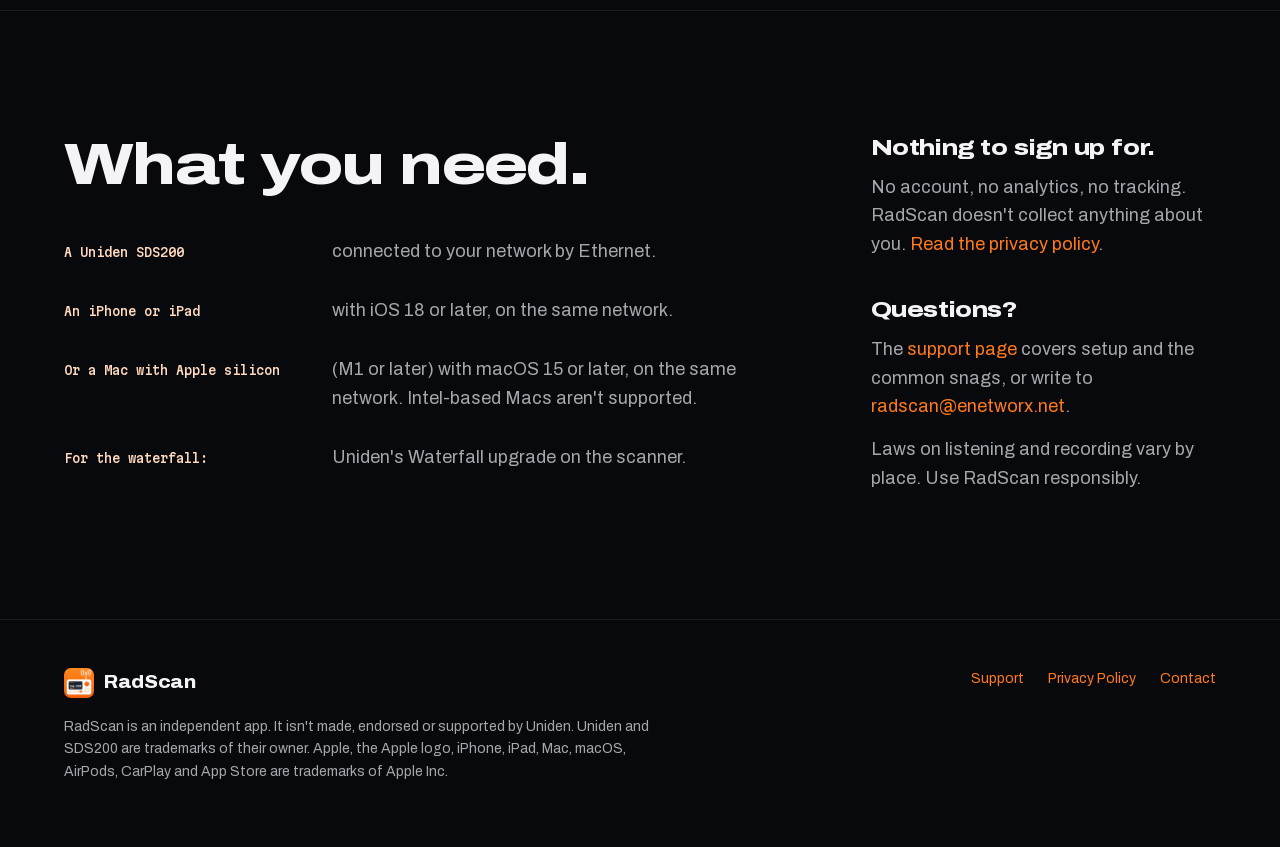
==== commit 364ddf3d: "deploy.sh publishes the site to GitHub, leaving the README, .gitignore and itself out Published from" ====
--- a/index.html
+++ b/index.html
@@ -5,16 +5,18 @@
 <meta name="viewport" content="width=device-width, initial-scale=1, viewport-fit=cover">
 <title>RadScan: your SDS200 on iPhone, iPad, Mac and Android</title>
 <meta name="description" content="Listen to your Uniden SDS200 anywhere in the house, control it from the couch, and see what it's hearing. Free for 5 days, then one purchase. No subscription.">
-<meta name="theme-color" content="#0b0b0c">
+<meta name="theme-color" content="#08090c">
 <meta property="og:type" content="website">
 <meta property="og:title" content="RadScan: your SDS200 on iPhone, iPad, Mac and Android">
-<meta property="og:description" content="Live audio, remote control, a waterfall and more for the Uniden SDS200. No hub, no account, no cloud.">
+<meta property="og:description" content="Live audio, remote control, a waterfall and more for the Uniden SDS200. One price, every feature, no subscription.">
 <meta property="og:url" content="https://radscan.enetworx.net/">
 <meta property="og:image" content="https://radscan.enetworx.net/img/og.jpg">
 <meta name="twitter:card" content="summary_large_image">
 <link rel="icon" type="image/png" href="img/favicon-64.png">
 <link rel="apple-touch-icon" href="img/apple-touch-icon.png">
 <link rel="preload" as="image" href="img/iphone-01-listening.webp">
+<link rel="preload" as="font" type="font/woff2" href="fonts/archivo-latin.woff2" crossorigin>
+<link rel="preload" as="font" type="font/woff2" href="fonts/martian-mono-latin.woff2" crossorigin>
 <script>
 /* Which app the page shows: iPhone and iPad unless asked for Android. "?android" or "?ios" in the address
    decides (the link to give from Google Play is https://radscan.enetworx.net/?android); otherwise the
@@ -29,278 +31,406 @@
 })();
 </script>
 <!--
+  LIVE BAND (the design since 2026-11-19). The page is a live spectrum display: the hero is a generated waterfall of
+  the app's CB view (720 kHz span on 27.1950 MHz, 5 kHz steps, Channels 9 and 19 keying up), the features pan
+  sideways like tuning across a band, and the pricing runs under a live trace.
+
+  NOTHING FROM ANYONE ELSE'S SERVER: the fonts (fonts/, Archivo and Martian Mono, SIL Open Font License) and GSAP
+  with ScrollTrigger (js/, 3.12.5, for the pinned features) are served from this site, so a visit to the page
+  reaches no third party.
+
   ONE PAGE, TWO APPS: everything marked class="only-ios" shows for iPhone, iPad and Mac (the default), everything
   marked class="only-android" shows when Android is chosen (the switch in the bar, or "?android" in the address).
   A link with data-android="..." goes there instead when Android is chosen (the support and privacy pages).
-  The Android screenshots are img/android-*.webp.
-
-  STORE LINKS: iOS is live (2026-11-13): the data-store="ios" links go to https://apps.apple.com/app/radscan/id6833056812, the hero's as
-  words ("Download on the App Store"), the pricing band's as Apple's official badge (img/app-store-badge.svg, from
-  Apple's marketing tools, unaltered; one badge per page). Still to do: turn the "Coming soon to Google Play"
-  buttons (data-store="android") into links to the Play page, with the words "Get it on Google Play".
+
+  STORE LINKS: the data-store="ios" links go to https://apps.apple.com/app/radscan/id6833056812, the hero's as
+  words, the pricing's as Apple's official badge (img/app-store-badge.svg, unaltered, once per page).
+  The data-store="android" buttons say "Coming soon to Google Play".
 -->
 <style>
-/* Tokens: the app icon's orange on near-black, white type. One theme for the whole page (dark), matching the
-   dark-mode screenshots. Shapes: buttons and chips are full pills, panels are 22px, device frames follow the device. */
+/* The two typefaces, served from fonts/ (Latin only: the page is in English). Both are variable: Archivo in weight
+   and width (the display face runs at 125% width), Martian Mono in weight and width. */
+@font-face { font-family: "Archivo"; font-style: normal; font-weight: 100 900; font-stretch: 62% 125%; font-display: swap;
+  src: url("fonts/archivo-latin.woff2") format("woff2"); }
+@font-face { font-family: "Martian Mono"; font-style: normal; font-weight: 300 700; font-stretch: 75% 112.5%; font-display: swap;
+  src: url("fonts/martian-mono-latin.woff2") format("woff2"); }
+/* Tokens. One theme (dark), one accent (RadScan orange). Near-black carries a hair of blue so it sits with the
+   waterfall screenshots. Shapes: everything the page draws is 4px (buttons, chips, panels, keycaps);
+   device frames follow the device. */
 :root {
   color-scheme: dark;
-  --bg: #0b0b0c;
-  --bg-raised: #111113;
-  --surface: #17171a;
-  --surface-2: #202024;
-  --line: rgba(255, 255, 255, .09);
+  --bg: #08090c;
+  --bg-2: #0b0d12;
+  --panel: #0d1016;
+  --line: rgba(255, 255, 255, .08);
+  --line-2: rgba(255, 255, 255, .16);
   --text: #f4f4f6;
   --muted: #a6a6ad;
+  --dim: #6b6f79;
   --orange: #ff7a1a;
   --orange-hi: #ff9330;
   --orange-lo: #f05c0a;
-  --ink: #0b0b0c;
-  --lcd: #1e2533;
   --peach: #ffd9bd;
-  --radius: 22px;
-  --frame: #1b1b1e;
+  --ink: #08090c;
+  --frame: #16171b;
+  --r: 4px;
+  --nav: 64px;
+  --gutter: clamp(16px, 5vw, 72px);
   --ease: cubic-bezier(.16, 1, .3, 1);
-  --sans: -apple-system, BlinkMacSystemFont, "SF Pro Display", "SF Pro Text", "Segoe UI", Roboto, "Helvetica Neue", Arial, sans-serif;
-  --mono: ui-monospace, "SF Mono", SFMono-Regular, Menlo, Consolas, monospace;
+  --sans: "Archivo", -apple-system, BlinkMacSystemFont, "Segoe UI", Roboto, sans-serif;
+  --mono: "Martian Mono", ui-monospace, "SF Mono", Menlo, Consolas, monospace;
 }
 *, *::before, *::after { box-sizing: border-box; }
 /* One page, two apps: only the chosen one's parts show. */
 html[data-platform="ios"] .only-android, html[data-platform="android"] .only-ios { display: none !important; }
-html { scroll-behavior: smooth; scroll-padding-top: 80px; -webkit-text-size-adjust: 100%; }
+html { scroll-padding-top: 76px; -webkit-text-size-adjust: 100%; }
 body {
   margin: 0; background: var(--bg); color: var(--text);
-  font: 400 18px/1.6 var(--sans); -webkit-font-smoothing: antialiased; overflow-x: clip;
+  font: 400 18px/1.6 var(--sans); font-stretch: 100%;
+  -webkit-font-smoothing: antialiased; overflow-x: clip;
 }
 img { display: block; max-width: 100%; height: auto; }
 a { color: var(--orange); text-decoration: none; }
 a:hover { text-decoration: underline; text-underline-offset: 3px; }
-h1, h2, h3 { margin: 0; font-weight: 700; color: var(--text); }
-h1 { font-size: clamp(2.6rem, 5.4vw, 4.3rem); line-height: 1.02; letter-spacing: -.035em; }
-h2 { font-size: clamp(2rem, 3.6vw, 3.05rem); line-height: 1.06; letter-spacing: -.03em; }
-h3 { font-size: 1.3rem; line-height: 1.25; letter-spacing: -.015em; }
+h1, h2, h3 { margin: 0; color: var(--text); text-wrap: balance; }
 p { margin: 0; }
-.wrap { width: min(1180px, 100% - 40px); margin-inline: auto; }
+::selection { background: var(--orange); color: var(--ink); }
+:focus-visible { outline: 2px solid var(--orange); outline-offset: 3px; border-radius: var(--r); }
+.wrap { width: min(1296px, 100% - 2 * var(--gutter)); margin-inline: auto; }
 .accent { color: var(--orange); }
-.lede { font-size: clamp(1.1rem, 1.6vw, 1.3rem); color: var(--muted); max-width: 34ch; }
-.body { color: var(--muted); max-width: 58ch; }
-.eyebrow { font: 600 13px/1 var(--mono); letter-spacing: .14em; text-transform: uppercase; color: var(--orange); margin-bottom: 18px; }
-.skip { position: absolute; left: -999px; top: 8px; background: var(--orange); color: var(--ink); padding: 8px 14px; border-radius: 999px; z-index: 20; }
+.display { font-weight: 800; font-stretch: 125%; letter-spacing: -.03em; line-height: .98; }
+.h2 { font-size: clamp(2.2rem, 4.5vw, 4.6rem); max-width: 15ch; }
+.body { color: var(--muted); max-width: 52ch; font-size: clamp(1.05rem, 1.25vw, 1.2rem); }
+.mono { font-family: var(--mono); }
+.skip { position: absolute; left: -999px; top: 8px; background: var(--orange); color: var(--ink); padding: 8px 14px; border-radius: var(--r); z-index: 50; }
 .skip:focus { left: 12px; }
-:focus-visible { outline: 2px solid var(--orange); outline-offset: 3px; border-radius: 6px; }
 
 /* Buttons */
 .btn {
   display: inline-flex; align-items: center; justify-content: center; gap: 10px; white-space: nowrap;
-  min-height: 52px; padding: 0 26px; border-radius: 999px; font: 600 17px/1 var(--sans);
-  transition: transform .25s var(--ease), background-color .25s var(--ease), border-color .25s var(--ease);
-}
-.btn:hover { text-decoration: none; transform: translateY(-1px); }
-.btn:active { transform: scale(.98); }
+  min-height: 54px; padding: 0 24px; border-radius: var(--r);
+  font: 650 16px/1 var(--sans); font-stretch: 112%; letter-spacing: -.005em;
+  transition: transform .3s var(--ease), background-color .3s var(--ease), box-shadow .3s var(--ease);
+}
+.btn:hover { text-decoration: none; }
+.btn:active { transform: translateY(1px) scale(.985); }
 .btn-primary { background: var(--orange); color: var(--ink); }
 .btn-primary:hover { background: var(--orange-hi); }
-.btn-ghost { color: var(--text); border: 1px solid rgba(255, 255, 255, .22); }
-.btn-ghost:hover { border-color: rgba(255, 255, 255, .5); }
-.btn-dark { background: var(--ink); color: #fff; }
-.btn-dark:hover { background: #222; }
-.btn .glyph { width: 20px; height: 20px; border-radius: 6px; }
+.btn-ghost { color: var(--text); background: rgba(8, 9, 12, .55); box-shadow: inset 0 0 0 1px var(--line-2); }
+.btn-ghost:hover { box-shadow: inset 0 0 0 1px rgba(255, 255, 255, .42); }
+.btn-dark { color: var(--text); background: var(--panel); box-shadow: inset 0 0 0 1px var(--line-2); }
+.btn .glyph { width: 20px; height: 20px; border-radius: 5px; }
 /* Apple's badge, as supplied: no hover motion or recolouring (Apple's marketing guidelines). */
 .store-badge { display: inline-block; line-height: 0; border-radius: 9px; }
 .store-badge img { height: 54px; width: auto; }
-.store-badge:focus-visible { outline: 2px solid var(--ink); outline-offset: 4px; }
-
-/* Device frames */
-.phone { margin: 0; padding: 9px; border-radius: 48px; background: var(--frame);
-  box-shadow: 0 0 0 1px rgba(255, 255, 255, .08), 0 50px 90px -30px rgba(0, 0, 0, .85); }
-.phone img { width: 100%; border-radius: 39px; }
-.ipad { margin: 0; padding: 12px; border-radius: 36px; background: var(--frame);
-  box-shadow: 0 0 0 1px rgba(255, 255, 255, .08), 0 60px 100px -40px rgba(0, 0, 0, .85); }
-.ipad img { width: 100%; border-radius: 24px; }
-
-/* Nav */
-.nav { position: sticky; top: 0; z-index: 10; background: rgba(11, 11, 12, .74);
-  -webkit-backdrop-filter: saturate(160%) blur(18px); backdrop-filter: saturate(160%) blur(18px);
-  border-bottom: 1px solid var(--line); }
-.nav .wrap { height: 64px; display: flex; align-items: center; gap: 28px; }
-.brand { display: flex; align-items: center; gap: 10px; color: var(--text); font-weight: 700; font-size: 19px; letter-spacing: -.02em; }
+
+/* Device frames follow the device: --pw is the phone's width. */
+.phone { --pw: 300px; width: var(--pw); margin: 0; padding: 8px; border-radius: calc(var(--pw) * .145); background: var(--frame);
+  box-shadow: 0 0 0 1px rgba(255, 255, 255, .09), 0 40px 80px -30px rgba(0, 0, 0, .9); }
+.phone img { width: 100%; border-radius: calc(var(--pw) * .145 - 8px); }
+
+/* Nav: transparent at the top of the band, solid as soon as the page moves under it. */
+.nav { position: fixed; inset: 0 0 auto; z-index: 30; height: var(--nav);
+  transition: background-color .4s var(--ease), box-shadow .4s var(--ease); }
+.nav.solid { background: rgba(8, 9, 12, .94); box-shadow: 0 1px 0 var(--line); }
+.nav .wrap { height: 100%; display: flex; align-items: center; gap: 28px; }
+.brand { display: flex; align-items: center; gap: 10px; color: var(--text); font-weight: 800; font-stretch: 112%; font-size: 18px; letter-spacing: -.02em; }
 .brand:hover { text-decoration: none; }
-.brand img { width: 32px; height: 32px; border-radius: 8px; }
-.nav-links { display: flex; gap: 26px; margin-left: auto; font-size: 15px; }
+.brand img { width: 30px; height: 30px; border-radius: 7px; }
+.nav-links { display: flex; gap: 24px; font-size: 15px; }
 .nav-links a { color: var(--muted); }
 .nav-links a:hover { color: var(--text); text-decoration: none; }
-/* The iPhone and iPad | Android switch */
-.platform { display: flex; margin-left: auto; padding: 3px; border-radius: 999px; background: var(--surface); border: 1px solid var(--line); }
+/* The iPhone and iPad | Android switch, as a two-position band selector */
+.platform { display: flex; margin-left: auto; border-radius: var(--r); background: rgba(8, 9, 12, .6); box-shadow: inset 0 0 0 1px var(--line-2); }
 .platform button { appearance: none; border: 0; cursor: pointer; background: none; color: var(--muted); white-space: nowrap;
-  font: 600 14px/1 var(--sans); min-height: 34px; padding: 0 14px; border-radius: 999px;
-  transition: background-color .25s var(--ease), color .25s var(--ease); }
+  font: 500 12px/1 var(--mono); font-stretch: 87.5%; letter-spacing: .01em; min-height: 34px; padding: 0 14px; border-radius: var(--r);
+  transition: background-color .3s var(--ease), color .3s var(--ease); }
 .platform button:hover { color: var(--text); }
 .platform button[aria-pressed="true"] { background: var(--orange); color: var(--ink); }
 .platform .short { display: none; }
-.platform + .nav-links { margin-left: 0; }
-
-/* Hero */
-.hero { position: relative; padding: 56px 0 72px; overflow: clip; }
-.hero::before { content: ""; position: absolute; inset: -10% -20% auto auto; width: 70vw; height: 70vw; max-width: 900px; max-height: 900px;
-  background: radial-gradient(closest-side, rgba(255, 122, 26, .22), rgba(255, 122, 26, 0)); pointer-events: none; }
-.hero .wrap { position: relative; display: grid; grid-template-columns: 1.05fr .95fr; align-items: center; gap: 40px;
-  min-height: min(760px, calc(100dvh - 64px - 128px)); }
+
+/* Hero: the band itself. --trace-* place the spectrum; the waterfall runs from under the axis to the bottom. */
+.hero { position: relative; overflow: clip; isolation: isolate;
+  --trace-top: calc(var(--nav) + 20px); --trace-h: clamp(110px, 19vh, 190px); --axis: 22px; }
+.field { position: absolute; inset: 0; z-index: 0; touch-action: pan-y; }
+.field canvas { position: absolute; inset: 0; width: 100%; height: 100%; display: block; }
+.js .field canvas { opacity: 0; transition: opacity 1.4s var(--ease); }
+.js .field.ready canvas { opacity: 1; }
+.trace-box { position: absolute; left: 0; right: 0; top: var(--trace-top); height: var(--trace-h); }
+.scale { position: absolute; left: 0; right: 0; top: calc(var(--trace-top) + var(--trace-h)); height: var(--axis); }
+.scale span { position: absolute; top: 50%; transform: translate(-50%, -50%); font: 400 10px/1 var(--mono); font-stretch: 87.5%; color: var(--dim); }
+.scale .unit { left: auto; right: 12px; transform: translateY(-50%); }
+.cursor { position: absolute; top: var(--trace-top); bottom: 0; left: 0; width: 1px; transform: translateX(48.6vw); will-change: transform;
+  background: linear-gradient(to bottom, var(--orange) 0%, rgba(255, 122, 26, .85) 55%, rgba(255, 122, 26, 0) 100%); }
+.cursor::before { content: ""; position: absolute; top: -1px; left: -5px; border-style: solid; border-width: 7px 5.5px 0; border-color: var(--orange) transparent transparent; }
+.readout { position: absolute; top: 12px; left: 10px; white-space: nowrap; padding: 7px 9px; border-radius: var(--r);
+  font: 400 11.5px/1.45 var(--mono); font-stretch: 87.5%; color: var(--peach);
+  background: rgba(8, 9, 12, .84); box-shadow: inset 0 0 0 1px rgba(255, 122, 26, .5); }
+.readout b { display: block; font-weight: 600; color: var(--text); }
+.readout i { display: block; font-style: normal; color: var(--orange); }
+.readout i[hidden] { display: none; }
+.cursor.flip .readout { left: auto; right: 10px; }
+.scrim { position: absolute; inset: 0; pointer-events: none;
+  background:
+    linear-gradient(to top, var(--bg) 0%, rgba(8, 9, 12, 0) 15%); }
+/* Behind the words the band dims; above them it runs at full strength. */
+.scrim-copy { position: absolute; left: 0; bottom: 0; width: 74%; height: min(80%, 680px); pointer-events: none;
+  background: linear-gradient(to top, rgba(8, 9, 12, .94) 0%, rgba(8, 9, 12, .87) 70%, rgba(8, 9, 12, 0) 100%);
+  -webkit-mask-image: linear-gradient(to right, #000 62%, transparent 100%); mask-image: linear-gradient(to right, #000 62%, transparent 100%); }
+.hero-grid { position: relative; z-index: 2; min-height: max(660px, 100dvh); display: grid;
+  grid-template-columns: minmax(0, 1fr) auto; column-gap: clamp(32px, 5vw, 88px); align-items: end; pointer-events: none; }
+.hero-grid a, .hero-grid button { pointer-events: auto; }
+.hero-copy { padding-bottom: clamp(48px, 9vh, 104px); }
+.hero h1 { font-size: clamp(2.5rem, 5.8vw, 6.1rem); }
 .hero h1 .accent { display: block; }
-.hero .lede { margin-top: 24px; }
-.ctas { display: flex; flex-wrap: wrap; gap: 12px; margin-top: 36px; }
-.hero-art { position: relative; width: min(500px, 100%); margin-left: auto; padding-bottom: 40px; }
-.hero-art .phone-front { position: relative; z-index: 1; width: 55%; margin-left: auto; }
-.hero-art .phone-back { position: absolute; left: 0; top: 70px; width: 50%; opacity: .92; }
-
-/* Statement */
-.statement { padding: 96px 0; border-top: 1px solid var(--line); background: var(--bg-raised); }
-.statement .big { font-size: clamp(2.2rem, 5.6vw, 4.6rem); line-height: 1.02; font-weight: 800; letter-spacing: -.04em; }
-.statement .big span { display: block; color: var(--muted); }
-.statement .body { margin-top: 28px; font-size: 1.15rem; }
-
-/* Features bento */
-.features { padding: 120px 0 112px; }
-.features h2 { max-width: 16ch; margin-bottom: 48px; }
-.bento { display: grid; grid-template-columns: repeat(6, 1fr); gap: 16px; }
-.cell { position: relative; display: flex; flex-direction: column; overflow: hidden; border-radius: var(--radius);
-  padding: 32px; background: var(--surface); border: 1px solid var(--line); }
-.cell h3 { margin-bottom: 10px; }
-.cell p { color: var(--muted); }
-.c-listen { grid-column: span 4; background: linear-gradient(155deg, var(--orange-hi), var(--orange-lo)); border: 0; }
-.c-listen h3 { font-size: clamp(1.7rem, 2.6vw, 2.3rem); letter-spacing: -.03em; color: var(--ink); max-width: 14ch; }
-.c-listen p { color: #2a1405; font-size: 1.08rem; max-width: 46ch; }
-.chips { display: flex; flex-wrap: wrap; gap: 8px; margin-top: auto; padding-top: 28px; list-style: none; padding-left: 0; }
-.chips li { font: 600 14px/1 var(--sans); padding: 9px 14px; border-radius: 999px; }
-.c-listen .chips li { color: var(--ink); background: rgba(255, 255, 255, .28); }
-.c-control { grid-column: span 2; grid-row: span 2; padding-bottom: 0; }
-.c-activity, .c-record { grid-column: span 2; padding-bottom: 0; }
-.c-program { grid-column: span 6; background: var(--lcd); border-color: rgba(255, 255, 255, .06);
-  display: grid; grid-template-columns: 1fr 1fr; gap: 32px; align-items: center; }
-.c-program p { color: #b8bfcc; }
-.c-program .chips { margin: 0; padding: 0; }
-.c-program .chips li { font: 600 14px/1 var(--mono); color: var(--orange); background: rgba(255, 122, 26, .1);
-  border: 1px solid rgba(255, 122, 26, .35); padding: 10px 14px; }
-.peek { margin: auto auto 0; padding-top: 28px; width: min(270px, 88%); }
-.peek .frame { padding: 8px 8px 0; border-radius: 40px 40px 0 0; background: var(--frame);
-  box-shadow: 0 0 0 1px rgba(255, 255, 255, .08); }
-.peek img { width: 100%; height: 300px; object-fit: cover; object-position: top; border-radius: 32px 32px 0 0; }
-/* The tall cell's phone fills whatever height the grid gives the cell. */
-.c-control .peek, .c-control .peek .frame { flex: 1 1 auto; display: flex; flex-direction: column; }
-.c-control .peek img { flex: 1 1 auto; height: 0; min-height: 320px; }
-.c-record .peek img { object-position: 50% 62%; }
-
-/* Waterfall */
-.waterfall { padding: 112px 0 150px; border-top: 1px solid var(--line); background: var(--bg-raised); }
-.waterfall h2 { max-width: 14ch; }
-.waterfall .body { margin-top: 20px; }
-.waterfall .note { margin-top: 14px; font-size: 15px; color: var(--muted); }
-.wf { position: relative; margin-top: 56px; }
-.wf-wide { margin: 0; border-radius: var(--radius); overflow: hidden; border: 1px solid var(--line); }
-.wf-wide img { width: 100%; }
-.wf .phone { position: absolute; right: 5%; bottom: -84px; width: 220px; }
-
-/* Site */
-.site { padding: 140px 0 120px; }
-.site .wrap { display: grid; grid-template-columns: 1.1fr .9fr; gap: 64px; align-items: center; }
-.site-art { display: flex; gap: 22px; justify-content: center; align-items: flex-start; }
-.site-art .phone { width: min(250px, 46%); }
-.site-art .phone:nth-child(even) { margin-top: 72px; }
-.site .body { margin-top: 20px; }
-.site ul { margin: 28px 0 0; padding: 0; list-style: none; display: grid; gap: 14px; max-width: 46ch; }
-.site li { padding-left: 18px; border-left: 2px solid var(--orange); color: var(--muted); }
-.site li strong { color: var(--text); font-weight: 600; }
-
-/* iPad */
-.ipad-sec { padding: 112px 0 128px; border-top: 1px solid var(--line); }
-.ipad-sec .wrap { display: grid; grid-template-columns: .85fr 1.15fr; gap: 64px; align-items: center; }
-.ipad-sec .body { margin-top: 20px; }
-.ipad-sec .ipad { width: min(560px, 100%); margin-left: auto; }
-
-/* Mac (Apple silicon): the iPad app in a window, so a window, not a device frame */
-.mac-sec { padding: 112px 0 128px; border-top: 1px solid var(--line); }
-.mac-sec .wrap { display: grid; grid-template-columns: 1.25fr .75fr; gap: 64px; align-items: center; }
-.mac-sec .body { margin-top: 20px; }
-.mac-sec .fine { margin-top: 18px; color: var(--muted); font-size: .95rem; max-width: 42ch; }
+.hero .lede { margin-top: 26px; max-width: 37ch; color: var(--muted); font-size: clamp(1.08rem, 1.4vw, 1.3rem); }
+.ctas { display: flex; flex-wrap: wrap; gap: 12px; margin-top: 34px; }
+.hero-art { position: relative; align-self: stretch; width: var(--pw); }
+.hero-art, .hero-art .phone { --pw: clamp(220px, 23vw, 330px); }
+.hero-art .phone { position: absolute; left: 0; top: calc(var(--trace-top) + var(--trace-h) + var(--axis) + 30px); }
+.hero-art::after { content: ""; position: absolute; left: -60px; right: -60px; bottom: 0; height: 19%; z-index: 2;
+  background: linear-gradient(to top, var(--bg) 4%, rgba(8, 9, 12, 0)); }
+
+/* Statement: the three refusals step across the band, and brighten as they reach the reading line. */
+.statement { padding: clamp(104px, 15vh, 190px) 0 clamp(96px, 13vh, 170px); --stair: min(11vw, 168px); }
+.statement .big { font-size: clamp(2.6rem, 7.6vw, 8rem); }
+.statement .ph { display: block; color: var(--text); }
+.statement .ph:nth-child(2) { margin-left: var(--stair); }
+.statement .ph:nth-child(3) { margin-left: calc(var(--stair) * 2); }
+.statement .just { display: block; margin: .55em 0 0 calc(var(--stair) * 2); font-size: .42em; letter-spacing: -.02em; line-height: 1.1; color: var(--orange); }
+.statement .body { margin-top: 26px; margin-left: calc(var(--stair) * 2); }
+@supports (animation-timeline: view()) {
+  @media (prefers-reduced-motion: no-preference) {
+    .statement .ph { animation: brighten linear both; animation-timeline: view(); animation-range: cover 22% cover 46%; }
+  }
+}
+@keyframes brighten { from { color: #3a3d45; } to { color: var(--text); } }
+
+/* Features: a horizontal band. Pinned and scrubbed on wide screens; a swipeable row otherwise. */
+.features { padding-top: clamp(40px, 6vh, 80px); }
+.feat-head { padding-bottom: clamp(36px, 6vh, 64px); }
+.band { position: relative; }
+.ruler { position: relative; height: 54px; margin: 0 var(--gutter); box-shadow: inset 0 -1px 0 var(--line-2); }
+.ticks { position: absolute; inset: 0; pointer-events: none;
+  background-image: linear-gradient(to right, rgba(255, 255, 255, .17) 1px, transparent 1px), linear-gradient(to right, rgba(255, 255, 255, .3) 1px, transparent 1px);
+  background-size: 1% 9px, 5% 17px; background-repeat: repeat-x; background-position: left bottom; }
+.station { position: absolute; bottom: 0; left: var(--p); width: 32px; height: 100%; margin-left: -16px; padding: 0; border: 0; background: none; cursor: pointer; }
+.station::before { content: ""; position: absolute; left: 50%; bottom: 0; width: 2px; height: 32px; margin-left: -1px; background: rgba(255, 255, 255, .6); transition: background-color .3s var(--ease), height .3s var(--ease); }
+.station:hover::before { background: var(--text); }
+.station[aria-current="true"]::before { background: var(--orange); height: 46px; }
+.rcursor { position: absolute; left: 0; top: 4px; bottom: -1px; width: 1px; background: var(--orange); pointer-events: none; will-change: transform; transform: translateX(0); }
+.rcursor::before { content: ""; position: absolute; top: -1px; left: -5px; border-style: solid; border-width: 7px 5.5px 0; border-color: var(--orange) transparent transparent; }
+.band:not(.is-pinned) .rcursor { transition: transform .6s var(--ease); }
+.track { position: relative; display: flex; }
+.band.is-pinned { height: 100dvh; display: flex; flex-direction: column; padding-top: calc(var(--nav) + 18px); overflow: hidden; }
+.band.is-pinned .track { flex: 1 1 auto; width: max-content; padding: 0 var(--gutter); }
+.band:not(.is-pinned) .track { align-items: flex-start; overflow-x: auto; scroll-snap-type: x mandatory; overscroll-behavior-x: contain; scrollbar-width: none;
+  padding: 0 var(--gutter) 12px; scroll-padding-inline: var(--gutter); }
+.band:not(.is-pinned) .track::-webkit-scrollbar { display: none; }
+.ch { flex: 0 0 auto; width: min(1040px, 78vw); display: grid; grid-template-columns: minmax(0, 1fr) auto; align-items: center;
+  gap: clamp(32px, 4vw, 72px); padding: clamp(24px, 4vh, 48px) clamp(28px, 3.6vw, 60px); box-shadow: inset 1px 0 0 var(--line);
+  scroll-snap-align: start; transition: opacity .6s var(--ease); }
+.ch:first-child { box-shadow: none; padding-left: 0; }
+.band.is-pinned .ch:not(.is-on) { opacity: .42; }
+.ch h3 { font-size: clamp(2rem, 3.2vw, 3.3rem); max-width: 13ch; }
+.ch p { margin-top: 22px; color: var(--muted); max-width: 38ch; font-size: clamp(1.02rem, 1.2vw, 1.14rem); }
+.ch .phone { --pw: calc(min(680px, 100dvh - 236px) * .46); }
+.band.is-pinned .ch h3 { font-size: clamp(2.4rem, 3.9vw, 4.1rem); }
+.band:not(.is-pinned) .ch .phone { --pw: min(280px, 30vw); }
+.chips { display: flex; flex-wrap: wrap; gap: 10px; margin: 0; padding: 0; list-style: none; }
+.chips li { font: 600 15px/1 var(--sans); font-stretch: 112%; padding: 12px 15px; border-radius: var(--r); color: var(--text);
+  background: rgba(255, 255, 255, .035); box-shadow: inset 0 0 0 1px var(--line-2); }
+.ch-listen .chips { width: min(440px, 34vw); gap: 12px; }
+.ch-listen .chips li { font-size: clamp(16px, 1.45vw, 21px); padding: 16px 20px; }
+.packs { display: grid; grid-template-columns: repeat(2, minmax(0, 1fr)); gap: 10px; width: min(460px, 36vw); margin: 0; padding: 0; list-style: none; }
+.packs li { font: 500 13.5px/1.2 var(--mono); font-stretch: 87.5%; color: var(--orange); padding: 16px 16px; border-radius: var(--r);
+  background: rgba(255, 122, 26, .06); box-shadow: inset 0 0 0 1px rgba(255, 122, 26, .38); }
+
+/* Waterfall: the real one, edge to edge. */
+.wf-sec { position: relative; padding: clamp(120px, 17vh, 210px) 0 clamp(150px, 20vh, 240px); }
+.eyebrow { font: 500 12px/1 var(--mono); font-stretch: 87.5%; letter-spacing: .14em; text-transform: uppercase; color: var(--orange); margin-bottom: 22px; }
+.wf-sec .body { margin-top: 24px; }
+.wf-sec .note { margin-top: 16px; font: 400 12.5px/1.6 var(--mono); font-stretch: 87.5%; color: var(--muted); max-width: 60ch; }
+.wf-stage { position: relative; margin-top: clamp(48px, 7vh, 88px); }
+.wf-wide { position: relative; margin: 0; overflow: hidden; aspect-ratio: 16 / 10; view-timeline: --wf block; }
+.wf-wide img { width: 100%; height: 100%; object-fit: cover; object-position: 50% 88%; transform-origin: 50% 0; }
+/* The Android shot is a whole tablet screen: shown whole. */
+.wf-wide.only-android { aspect-ratio: 1800 / 1125; }
+.wf-wide::after { content: ""; position: absolute; inset: 0; pointer-events: none;
+  background: linear-gradient(to bottom, var(--bg) 0%, rgba(8, 9, 12, 0) 7%, rgba(8, 9, 12, 0) 82%, var(--bg) 100%); }
+@supports (animation-timeline: view()) {
+  @media (prefers-reduced-motion: no-preference) {
+    .wf-wide img { animation: settle linear both; animation-timeline: --wf; animation-range: entry 0% cover 50%; }
+  }
+}
+@keyframes settle { from { transform: scale(1.07); } to { transform: scale(1); } }
+.wf-stage .phone { --pw: clamp(180px, 16vw, 240px); position: absolute; right: var(--gutter); bottom: -120px; z-index: 2; }
+
+/* Site: who's on the air, inside range rings like the app's map. */
+.site { position: relative; padding: clamp(120px, 17vh, 210px) 0; overflow: clip; }
+.site .body { margin-top: 22px; }
+.tri { display: grid; grid-template-columns: minmax(0, 1fr) auto minmax(0, 1fr); align-items: center; gap: clamp(28px, 4vw, 72px); margin-top: clamp(40px, 6vh, 72px); }
+.def { color: var(--muted); max-width: 30ch; font-size: clamp(1.02rem, 1.2vw, 1.14rem); text-shadow: 0 0 6px var(--bg), 0 0 14px var(--bg), 0 0 22px var(--bg); }
+.def strong { display: block; margin-bottom: 12px; color: var(--text); font-weight: 800; font-stretch: 125%; letter-spacing: -.02em; font-size: clamp(1.4rem, 2vw, 1.9rem); line-height: 1.05; }
+.def::before { content: ""; display: block; width: 28px; height: 2px; background: var(--orange); margin-bottom: 18px; }
+.def-map { justify-self: end; text-align: right; }
+.def-map::before { margin-left: auto; }
+.stage { position: relative; display: flex; align-items: flex-start; gap: clamp(14px, 1.6vw, 24px); padding: 40px 0 80px; isolation: isolate; }
+.stage .phone { --pw: clamp(200px, 17vw, 260px); }
+.stage .phone:nth-of-type(2n) { margin-top: 80px; }
+.rings { position: absolute; left: 50%; top: 50%; width: 0; height: 0; z-index: -1; pointer-events: none; }
+.rings i { position: absolute; left: 0; top: 0; border-radius: 50%; transform: translate(-50%, -50%); border: 1.5px dashed rgba(255, 122, 26, .5); }
+.rings i:nth-child(1) { width: 340px; height: 340px; border-style: solid; border-color: rgba(255, 217, 189, .22); }
+.rings i:nth-child(2) { width: 620px; height: 620px; }
+.rings i:nth-child(3) { width: 900px; height: 900px; border-color: rgba(255, 122, 26, .3); }
+.rings i:nth-child(4) { width: 1180px; height: 1180px; border-color: rgba(255, 122, 26, .16); }
+.rings .pulse { width: 1180px; height: 1180px; border: 1.5px solid rgba(255, 122, 26, .55); opacity: 0; }
+@media (prefers-reduced-motion: no-preference) {
+  .rings .pulse { animation: pulse 4.2s cubic-bezier(.2, .6, .3, 1) infinite; }
+}
+@keyframes pulse { 0% { transform: translate(-50%, -50%) scale(.2); opacity: .9; } 100% { transform: translate(-50%, -50%) scale(1); opacity: 0; } }
+
+/* iPad and tablets: the words hold still while the console goes by. */
+.ipad-sec { padding: clamp(120px, 16vh, 200px) 0; border-top: 1px solid var(--line); }
+.ipad-grid { display: grid; grid-template-columns: minmax(0, 5fr) minmax(0, 7fr); gap: clamp(40px, 6vw, 112px); align-items: start; }
+.ipad-text { position: sticky; top: 32vh; }
+.ipad-text .body { margin-top: 24px; }
+.ipad { margin: 0; justify-self: end; width: min(640px, 100%); padding: 12px; border-radius: 34px; background: var(--frame);
+  box-shadow: 0 0 0 1px rgba(255, 255, 255, .09), 0 60px 110px -50px rgba(0, 0, 0, .95); }
+.ipad img { width: 100%; border-radius: 23px; }
+
+/* Mac: the window across the page, then the details in columns. */
+.mac-sec { padding: clamp(110px, 15vh, 190px) 0; border-top: 1px solid var(--line); }
+.mac-sec h2 { margin-bottom: clamp(40px, 6vh, 64px); }
 .mac { margin: 0; }
-.mac img { width: 100%; border-radius: 14px;
-  box-shadow: 0 0 0 1px rgba(255, 255, 255, .1), 0 60px 100px -40px rgba(0, 0, 0, .85); }
-
-/* Pricing (the one orange block) */
-.price { background: linear-gradient(165deg, var(--orange-hi) 0%, var(--orange-lo) 100%); color: var(--ink); padding: 112px 0; }
-.price .wrap { display: grid; grid-template-columns: 1.2fr .8fr; gap: 56px; align-items: center; }
-.price h2 { color: var(--ink); font-size: clamp(2.4rem, 5vw, 4.2rem); letter-spacing: -.04em; line-height: 1; }
-.price .terms { margin-top: 24px; font-size: 1.15rem; color: #2a1405; max-width: 40ch; }
-.price .nos { margin-top: 18px; font-weight: 700; font-size: 1.15rem; }
-.price .ctas { margin-top: 32px; }
-.virtual { background: var(--ink); color: var(--text); border-radius: var(--radius); padding: 34px; }
-.virtual p { color: var(--muted); margin-top: 10px; }
-
-/* Needs and privacy */
-.needs { padding: 112px 0; }
-.needs .wrap { display: grid; grid-template-columns: 1fr 1fr; gap: 64px; }
-.needs ul { margin: 28px 0 0; padding: 0; list-style: none; display: grid; gap: 16px; }
-.needs li { padding-left: 18px; border-left: 2px solid var(--orange); color: var(--muted); }
-.needs li strong { color: var(--text); font-weight: 600; }
-.needs .side { padding-top: 6px; }
-.needs .side p { color: var(--muted); margin-top: 12px; max-width: 46ch; }
-.needs .side h3 + p { margin-top: 10px; }
-.needs .side h3:not(:first-child) { margin-top: 36px; }
-
-/* Footer */
+.mac img { width: 100%; border-radius: 12px; box-shadow: 0 0 0 1px rgba(255, 255, 255, .1), 0 70px 120px -50px rgba(0, 0, 0, .95); }
+.mac-cols { display: grid; grid-template-columns: minmax(0, 1.35fr) minmax(0, .8fr) minmax(0, 1fr); gap: clamp(32px, 4vw, 64px); margin-top: clamp(40px, 6vh, 64px); }
+.mac-cols .body { font-size: clamp(1.02rem, 1.15vw, 1.12rem); }
+.keys { display: grid; grid-template-columns: auto 1fr; gap: 12px 16px; align-items: center; align-content: start; margin: 0; }
+.keys dt { margin: 0; }
+.keys dd { margin: 0; color: var(--muted); font-size: 15px; }
+kbd { display: inline-flex; align-items: center; justify-content: center; min-width: 52px; height: 38px; padding: 0 10px; border-radius: var(--r);
+  font: 500 13px/1 var(--mono); font-stretch: 87.5%; color: var(--text); background: #12151c;
+  box-shadow: inset 0 0 0 1px var(--line-2), inset 0 -3px 0 rgba(0, 0, 0, .55); }
+.fine { color: var(--muted); font-size: .95rem; max-width: 42ch; }
+
+/* Pricing: under a live trace, no orange flood. */
+.price { position: relative; padding: 0 0 clamp(110px, 16vh, 200px); border-top: 1px solid var(--line); }
+.price-trace { position: relative; height: clamp(110px, 15vh, 160px);
+  -webkit-mask-image: linear-gradient(to right, transparent, #000 12%, #000 88%, transparent); mask-image: linear-gradient(to right, transparent, #000 12%, #000 88%, transparent); }
+.price-trace canvas { position: absolute; inset: 0; width: 100%; height: 100%; display: block; }
+.price h2 { font-size: clamp(2.6rem, 6.6vw, 7.2rem); max-width: none; margin-top: clamp(40px, 6vh, 80px); }
+.price-row { display: grid; grid-template-columns: minmax(0, 1.15fr) minmax(0, .85fr); gap: clamp(40px, 6vw, 112px); align-items: start; margin-top: clamp(40px, 6vh, 72px); }
+.terms { color: var(--muted); font-size: clamp(1.1rem, 1.4vw, 1.28rem); max-width: 42ch; }
+.nos { margin-top: 18px; font-weight: 750; font-stretch: 112%; font-size: clamp(1.1rem, 1.4vw, 1.28rem); }
+.price .ctas { margin-top: 34px; }
+.virtual { padding: 32px; border-radius: var(--r); background: var(--panel); box-shadow: inset 0 0 0 1px var(--line); }
+.virtual h3 { font-weight: 800; font-stretch: 125%; letter-spacing: -.02em; font-size: 1.45rem; line-height: 1.1; }
+.virtual p { color: var(--muted); margin-top: 12px; }
+/* The developer's note: on the band's ruler line, heading left in the display face, the note itself in plain text. */
+.why { display: grid; grid-template-columns: minmax(0, 1.15fr) minmax(0, .85fr); gap: clamp(40px, 6vw, 112px); align-items: start;
+  margin-top: clamp(64px, 9vh, 112px); padding-top: 32px; border-top: 1px solid var(--line); }
+.why h3 { font-weight: 800; font-stretch: 125%; letter-spacing: -.02em; font-size: clamp(1.7rem, 2.6vw, 2.5rem); line-height: 1.05; }
+.why p { color: var(--text); font-size: clamp(1.1rem, 1.4vw, 1.28rem); line-height: 1.6; max-width: 46ch; }
+@media (max-width: 960px) { .why { grid-template-columns: 1fr; gap: 16px; } }
+
+/* What you need: a spec sheet. */
+.needs { padding: clamp(100px, 14vh, 180px) 0; border-top: 1px solid var(--line); }
+.needs-grid { display: grid; grid-template-columns: minmax(0, 1.35fr) minmax(0, .65fr); gap: clamp(48px, 7vw, 128px); }
+.spec { margin: 44px 0 0; padding: 0; list-style: none; display: grid; gap: 30px; }
+.spec li { display: grid; grid-template-columns: minmax(0, 15rem) minmax(0, 1fr); gap: 28px; align-items: baseline; color: var(--muted); }
+.spec strong { font: 500 13px/1.55 var(--mono); font-stretch: 87.5%; color: var(--peach); }
+.side h3 { font-weight: 800; font-stretch: 125%; letter-spacing: -.02em; font-size: 1.35rem; line-height: 1.1; }
+.side h3 + p { margin-top: 12px; }
+.side p { color: var(--muted); max-width: 44ch; }
+.side h3:not(:first-child) { margin-top: 40px; }
+.side .laws { margin-top: 14px; }
+
 footer { border-top: 1px solid var(--line); padding: 48px 0 64px; font-size: 14px; color: var(--muted); }
-footer .wrap { display: grid; grid-template-columns: 1fr auto; gap: 32px; align-items: start; }
-footer .legal { max-width: 70ch; margin-top: 16px; line-height: 1.55; }
-footer nav { display: flex; gap: 22px; flex-wrap: wrap; }
-
-/* Reveal on scroll: only with JavaScript and when motion is welcome; otherwise everything is simply there. */
+footer .wrap { display: grid; grid-template-columns: minmax(0, 1fr) auto; gap: 32px; align-items: start; }
+footer .legal { max-width: 74ch; margin-top: 18px; line-height: 1.6; }
+footer nav { display: flex; gap: 24px; flex-wrap: wrap; }
+
+/* Motion: arrivals only when motion is welcome; otherwise everything is simply there. */
 @media (prefers-reduced-motion: no-preference) {
-  .js .reveal { opacity: 0; transform: translateY(28px);
-    transition: opacity .9s var(--ease), transform .9s var(--ease); transition-delay: calc(var(--d, 0) * 90ms); }
+  .js .rise { opacity: 0; transform: translateY(26px); animation: rise 1.1s var(--ease) forwards; animation-delay: calc(var(--d, 0) * 110ms + 150ms); }
+  .js .reveal { opacity: 0; transform: translateY(28px); transition: opacity .9s var(--ease), transform .9s var(--ease); transition-delay: calc(var(--d, 0) * 90ms); }
   .js .reveal.in { opacity: 1; transform: none; }
 }
-@media (prefers-reduced-motion: reduce) { html { scroll-behavior: auto; } .btn { transition: none; } }
+@keyframes rise { to { opacity: 1; transform: none; } }
+@media (prefers-reduced-motion: reduce) { .btn, .ch, .station::before, .nav { transition: none; } }
 
 /* Tablet */
-@media (max-width: 960px) {
+@media (max-width: 1080px) {
   .nav-links a:not(.keep) { display: none; }
   .nav .wrap { gap: 16px; }
-  .hero .wrap, .site .wrap, .ipad-sec .wrap, .mac-sec .wrap, .price .wrap, .needs .wrap { grid-template-columns: 1fr; gap: 48px; }
-  .hero .wrap { min-height: 0; }
-  .hero-art { margin: 0 auto; width: min(440px, 100%); }
-  .site-art { order: 2; }
-  .ipad-sec .ipad { margin: 0 auto; }
-  .bento { grid-template-columns: repeat(2, 1fr); }
-  .c-listen, .c-program { grid-column: span 2; }
-  .c-control { grid-column: span 2; grid-row: auto; }
-  .c-activity, .c-record { grid-column: span 1; }
-  .wf .phone { display: none; }
-  .waterfall { padding-bottom: 112px; }
+}
+@media (max-width: 960px) {
+  .tri { grid-template-columns: 1fr; justify-items: center; }
+  .def-map, .def-trunk { justify-self: stretch; text-align: left; max-width: 46ch; }
+  .def-map::before { margin-left: 0; }
+  .def-map { order: 2; } .stage { order: 1; } .def-trunk { order: 3; }
+  .ipad-grid, .price-row, .needs-grid { grid-template-columns: 1fr; }
+  .ipad-text { position: static; }
+  .ipad { justify-self: center; }
+  .mac-cols { grid-template-columns: 1fr 1fr; }
+  .mac-cols .fine { grid-column: 1 / -1; }
+}
+/* Below 900px the band is a swipeable row; each channel stacks. */
+@media (max-width: 900px) {
+  .ch { width: 84vw; grid-template-columns: 1fr; align-items: start; align-content: start; padding: 28px 22px 8px; }
+  .ch:first-child { padding-left: 0; }
+  .band:not(.is-pinned) .ch .phone { --pw: min(236px, 58vw); }
+  .ch-listen .chips, .packs { width: 100%; }
+  .ch-listen .chips li { font-size: 16px; padding: 13px 16px; }
 }
 /* Phone */
-@media (max-width: 640px) {
+@media (max-width: 760px) {
   body { font-size: 17px; }
-  .wrap { width: calc(100% - 32px); }
+  :root { --nav: 58px; }
   .platform .long { display: none; }
   .platform .short { display: inline; }
-  .platform button { padding: 0 10px; }
+  .platform button { padding: 0 11px; }
   .brand { font-size: 17px; }
   .nav .wrap { gap: 10px; }
-  .hero { padding-top: 36px; }
+  .hero { --trace-top: 16px; --trace-h: 84px; --field-h: min(580px, 150vw); }
+  .hero-grid { grid-template-columns: 1fr; min-height: 0; align-items: start; padding-top: calc(var(--nav) + 30px); }
+  .hero-copy { padding-bottom: 0; }
+  .hero h1 { font-size: clamp(2rem, 9.4vw, 2.6rem); font-stretch: 116%; }
+  .scale .unit { display: none; }
+  .hero .lede { margin-top: 20px; }
+  .ctas { margin-top: 28px; }
   .ctas .btn { width: 100%; }
-  .statement, .features, .waterfall, .site, .ipad-sec, .mac-sec, .price, .needs { padding-block: 80px; }
-  .bento { grid-template-columns: 1fr; }
-  .c-listen, .c-program, .c-control, .c-activity, .c-record { grid-column: auto; }
-  .c-program { grid-template-columns: 1fr; gap: 24px; }
-  .cell { padding: 26px; }
-  .site-art .phone:nth-child(even) { margin-top: 48px; }
+  .field { top: auto; bottom: 0; height: var(--field-h); }
+  .scrim { background: linear-gradient(to bottom, var(--bg) 0%, rgba(8, 9, 12, 0) 9%), linear-gradient(to top, var(--bg) 0%, rgba(8, 9, 12, 0) 14%); }
+  .scrim-copy { display: none; }
+  .hero-art, .hero-art .phone { --pw: min(290px, 72vw); }
+  .hero-art { height: calc(var(--field-h) - 24px); margin: 24px auto 0; }
+  .hero-art .phone { top: calc(var(--trace-top) + var(--trace-h) + var(--axis) + 76px); }
+  .statement { --stair: 6vw; }
+  .statement .big { font-size: 11.2vw; }
+  .statement .just { font-size: .5em; margin-left: 0; }
+  .statement .body { margin-left: 0; }
+  .wf-stage .phone { display: none; }
+  .wf-sec { padding-bottom: 96px; }
+  .stage .phone { --pw: min(200px, 42vw); }
+  .stage .phone:nth-of-type(2n) { margin-top: 48px; }
+  .stage { padding: 24px 0 48px; }
+  .rings { transform: scale(.55); }
+  .mac-cols { grid-template-columns: 1fr; }
+  .spec li { grid-template-columns: 1fr; gap: 6px; }
+  .price h2 { font-size: 7.3vw; }
+  .keys { grid-template-columns: auto 1fr auto 1fr; }
   footer .wrap { grid-template-columns: 1fr; }
 }
-/* The narrowest phones: the bar keeps the icon, the switch and Support. */
 @media (max-width: 400px) { .brand { font-size: 0; gap: 0; } }
 </style>
 </head>
 <body>
 <a class="skip" href="#main">Skip to content</a>
-
-<header class="nav">
+<div id="top-sentinel" aria-hidden="true" style="position:absolute;top:0;left:0;width:1px;height:24px;pointer-events:none"></div>
+
+<header class="nav" id="nav">
   <div class="wrap">
     <a class="brand" href="./"><img src="img/icon-128.png" alt="" width="32" height="32">RadScan</a>
     <div class="platform" role="group" aria-label="Which app to show">
@@ -321,40 +451,61 @@
 
 <main id="main">
 
-  <section class="hero">
-    <div class="wrap">
-      <div>
-        <h1 class="reveal">Your SDS200, <span class="accent">in your pocket.</span></h1>
-        <p class="lede reveal" style="--d:1">Listen anywhere in the house, control it from the couch, and see what it's hearing. Straight over your own network.</p>
-        <div class="ctas reveal" style="--d:2">
+  <section class="hero" id="hero">
+    <div class="field" id="hero-field" aria-hidden="true">
+      <canvas></canvas>
+      <div class="trace-box"></div>
+      <div class="scale">
+        <span style="left:9.03%">26.9</span><span style="left:22.92%">27.0</span><span style="left:36.81%">27.1</span><span style="left:50.69%">27.2</span><span style="left:64.58%">27.3</span><span style="left:78.47%">27.4</span><span style="left:92.36%">27.5</span><span class="unit">MHz</span>
+      </div>
+      <div class="cursor" id="cursor"><span class="readout"><b>27.1850 MHz</b><i>Channel 19 - Highway</i></span></div>
+      <div class="scrim"></div>
+      <div class="scrim-copy"></div>
+    </div>
+    <div class="wrap hero-grid">
+      <div class="hero-copy">
+        <h1 class="display rise">Your SDS200, <span class="accent">in your pocket.</span></h1>
+        <p class="lede rise" style="--d:1">Listen anywhere in the house, control it from the couch, and see what it's hearing. Straight over your own network.</p>
+        <div class="ctas rise" style="--d:2">
           <a class="btn btn-primary only-ios" href="https://apps.apple.com/app/radscan/id6833056812" data-store="ios">Download on the App Store</a>
           <a class="btn btn-primary only-android" href="#pricing" data-store="android">Coming soon to Google Play</a>
           <a class="btn btn-ghost" href="#features">See what it does</a>
         </div>
       </div>
-      <div class="hero-art reveal" style="--d:2">
-        <figure class="phone phone-back only-ios"><img src="img/iphone-02-waterfall.webp" width="780" height="1696" alt="RadScan's Waterfall on iPhone, with CB channels 9 and 19 on the air and named."></figure>
-        <figure class="phone phone-front only-ios"><img src="img/iphone-01-listening.webp" width="780" height="1696" alt="RadScan's Scanner tab on iPhone, listening to Police Dispatch on a trunked P25 system, with hold keys and Record now."></figure>
-        <figure class="phone phone-back only-android"><img src="img/android-02-waterfall.webp" width="780" height="1751" loading="lazy" alt="RadScan's Waterfall on an Android phone, with CB channels 9 and 19 on the air and named."></figure>
-        <figure class="phone phone-front only-android"><img src="img/android-01-listening.webp" width="780" height="1751" loading="lazy" alt="RadScan's Scanner tab on an Android phone, listening to Police Dispatch on a trunked P25 system, with hold keys and Record now."></figure>
+      <div class="hero-art rise" style="--d:3">
+        <figure class="phone only-ios"><img src="img/iphone-01-listening.webp" width="780" height="1696" alt="RadScan's Scanner tab on iPhone, listening to Police Dispatch on a trunked P25 system, with hold keys and Record now."></figure>
+        <figure class="phone only-android"><img src="img/android-01-listening.webp" width="780" height="1751" loading="lazy" alt="RadScan's Scanner tab on an Android phone, listening to Police Dispatch on a trunked P25 system, with hold keys and Record now."></figure>
       </div>
     </div>
   </section>
 
   <section class="statement">
     <div class="wrap">
-      <p class="big reveal">No hub. No account. No cloud. <span>Just your phone and your scanner.</span></p>
-      <p class="body reveal" style="--d:1">RadScan talks straight to your SDS200 over your own network. Nothing passes through anyone else's server, and nothing about you is collected.</p>
+      <p class="big display"><span class="ph">Pay once.</span> <span class="ph">Keep it.</span> <span class="ph">Use all of it.</span> <span class="just">Every feature, one price, for good.</span></p>
+      <p class="body reveal">There's no monthly plan and no premium tier. RadScan talks straight to your SDS200 over your own network, and nothing about you is collected.</p>
     </div>
   </section>
 
   <section class="features" id="features">
-    <div class="wrap">
-      <h2 class="reveal">Run your scanner from the couch.</h2>
-      <div class="bento">
-        <article class="cell c-listen reveal">
-          <h3>Listen anywhere in the house.</h3>
-          <p>Stream your scanner's audio to <span class="only-ios">iPhone, iPad or Mac</span><span class="only-android">your Android phone or tablet</span>, with the screen locked. Noise and hiss reduction, an equalizer and automatic leveling make rough channels easier to follow.</p>
+    <div class="wrap feat-head">
+      <h2 class="display h2 reveal">Run your scanner from the couch.</h2>
+    </div>
+    <div class="band" id="band">
+      <div class="ruler">
+        <div class="ticks" aria-hidden="true"></div>
+        <button type="button" class="station" style="--p:10%" aria-current="true" aria-label="Listen anywhere in the house."></button>
+        <button type="button" class="station" style="--p:30%" aria-current="false" aria-label="Every key you reach for."></button>
+        <button type="button" class="station" style="--p:50%" aria-current="false" aria-label="Every transmission, as it happens."></button>
+        <button type="button" class="station" style="--p:70%" aria-current="false" aria-label="Record now."></button>
+        <button type="button" class="station" style="--p:90%" aria-current="false" aria-label="Program it from your phone."></button>
+        <span class="rcursor" aria-hidden="true"></span>
+      </div>
+      <div class="track" tabindex="0" role="region" aria-label="Features">
+        <article class="ch ch-listen is-on">
+          <div>
+            <h3 class="display">Listen anywhere in the house.</h3>
+            <p>Stream your scanner's audio to <span class="only-ios">iPhone, iPad or Mac</span><span class="only-android">your Android phone or tablet</span>, with the screen locked. Noise and hiss reduction, an equalizer and automatic leveling make rough channels easier to follow.</p>
+          </div>
           <ul class="chips only-ios" aria-label="Where you can listen">
             <li>Lock Screen</li><li>Live Activity</li><li>AirPods</li><li>CarPlay</li><li>Mac</li><li>Noise reduction</li><li>Equalizer</li>
           </ul>
@@ -362,30 +513,36 @@
             <li>Lock screen</li><li>Media notification</li><li>Bluetooth earbuds</li><li>Android Auto</li><li>Noise reduction</li><li>Equalizer</li>
           </ul>
         </article>
-        <article class="cell c-control reveal" style="--d:1">
-          <h3>Every key you reach for.</h3>
-          <p>Hold on a system, department or channel. Skip, avoid, step back and forward. Set volume and squelch. Switch favorites lists, or change everything at once with scan profiles.</p>
-          <div class="peek only-ios"><div class="frame"><img src="img/iphone-07-favorites.webp" width="780" height="1696" loading="lazy" alt="Favorites in RadScan: scan profiles and favorites lists with their on and off switches."></div></div>
-          <div class="peek only-android"><div class="frame"><img src="img/android-07-favorites.webp" width="780" height="1751" loading="lazy" alt="Favorites in RadScan for Android: scan profiles and favorites lists with their on and off switches."></div></div>
+        <article class="ch">
+          <div>
+            <h3 class="display">Every key you reach for.</h3>
+            <p>Hold on a system, department or channel. Skip, avoid, step back and forward. Set volume and squelch. Switch favorites lists, or change everything at once with scan profiles.</p>
+          </div>
+          <figure class="phone only-ios"><img src="img/iphone-07-favorites.webp" width="780" height="1696" loading="lazy" alt="Favorites in RadScan: scan profiles and favorites lists with their on and off switches."></figure>
+          <figure class="phone only-android"><img src="img/android-07-favorites.webp" width="780" height="1751" loading="lazy" alt="Favorites in RadScan for Android: scan profiles and favorites lists with their on and off switches."></figure>
         </article>
-        <article class="cell c-activity reveal">
-          <h3>Every transmission, as it happens.</h3>
-          <p>The Activity log shows each call with its talkgroup and unit ID. Get an alert when the channels you pick come on the air.</p>
-          <div class="peek only-ios"><div class="frame"><img src="img/iphone-05-activity.webp" width="780" height="1696" loading="lazy" alt="RadScan's Activity log, listing recent calls with talkgroups, unit IDs and frequencies."></div></div>
-          <div class="peek only-android"><div class="frame"><img src="img/android-05-activity.webp" width="780" height="1751" loading="lazy" alt="RadScan's Activity log on Android, listing recent calls with talkgroups, unit IDs and frequencies."></div></div>
+        <article class="ch">
+          <div>
+            <h3 class="display">Every transmission, as it happens.</h3>
+            <p>The Activity log shows each call with its talkgroup and unit ID. Get an alert when the channels you pick come on the air.</p>
+          </div>
+          <figure class="phone only-ios"><img src="img/iphone-05-activity.webp" width="780" height="1696" loading="lazy" alt="RadScan's Activity log, listing recent calls with talkgroups, unit IDs and frequencies."></figure>
+          <figure class="phone only-android"><img src="img/android-05-activity.webp" width="780" height="1751" loading="lazy" alt="RadScan's Activity log on Android, listing recent calls with talkgroups, unit IDs and frequencies."></figure>
         </article>
-        <article class="cell c-record reveal" style="--d:1">
-          <h3>Record now.</h3>
-          <p>Something worth keeping? Record now saves what you're hearing from the start of the call. Or record every transmission automatically.</p>
-          <div class="peek only-ios"><div class="frame"><img src="img/iphone-06-record-now.webp" width="780" height="1696" loading="lazy" alt="A Record now recording in RadScan, opened to the calls it caught."></div></div>
-          <div class="peek only-android"><div class="frame"><img src="img/android-06-record-now.webp" width="780" height="1751" loading="lazy" alt="A Record now recording in RadScan for Android, opened to the calls it caught."></div></div>
+        <article class="ch">
+          <div>
+            <h3 class="display">Record now.</h3>
+            <p>Something worth keeping? Record now saves what you're hearing from the start of the call. Or record every transmission automatically.</p>
+          </div>
+          <figure class="phone only-ios"><img src="img/iphone-06-record-now.webp" width="780" height="1696" loading="lazy" alt="A Record now recording in RadScan, opened to the calls it caught."></figure>
+          <figure class="phone only-android"><img src="img/android-06-record-now.webp" width="780" height="1751" loading="lazy" alt="A Record now recording in RadScan for Android, opened to the calls it caught."></figure>
         </article>
-        <article class="cell c-program reveal">
+        <article class="ch">
           <div>
-            <h3>Program it from your phone.</h3>
+            <h3 class="display">Program it from your phone.</h3>
             <p>Add nearby ham repeaters and ready-made channel packs to your favorites. Back up your favorites and settings over the scanner's FTP server, and put them back.</p>
           </div>
-          <ul class="chips" aria-label="Channel packs">
+          <ul class="packs" aria-label="Channel packs">
             <li>Marine VHF</li><li>Aircraft Common</li><li>FRS/GMRS</li><li>MURS</li><li>Business Itinerant</li><li>Interoperability</li><li>Ham repeaters</li>
           </ul>
         </article>
@@ -393,44 +550,43 @@
     </div>
   </section>
 
-  <section class="waterfall" id="waterfall">
+  <section class="wf-sec" id="waterfall">
     <div class="wrap">
       <p class="eyebrow reveal">Waterfall</p>
-      <h2 class="reveal">See the whole band at once.</h2>
+      <h2 class="display h2 reveal">See the whole band at once.</h2>
       <p class="body reveal" style="--d:1">A live picture of everything on a band. Tap a signal to tune to it, magnify to fine-tune, see station names, and save what you find.</p>
       <p class="note reveal" style="--d:2">Needs Uniden's Waterfall upgrade on the scanner. Try it any time on the Virtual Scanner.</p>
-      <div class="wf reveal">
-        <figure class="wf-wide only-ios"><img src="img/waterfall-wide.webp" width="1800" height="1344" loading="lazy" alt="RadScan's waterfall on iPad: the CB band at 27 MHz, with Channel 9 and Channel 19 on the air and labeled."></figure>
-        <figure class="phone only-ios"><img src="img/iphone-02-waterfall.webp" width="780" height="1696" loading="lazy" alt="The same waterfall on iPhone."></figure>
-        <figure class="wf-wide only-android"><img src="img/android-waterfall-wide.webp" width="1800" height="1125" loading="lazy" alt="RadScan's waterfall on an Android tablet: the CB band at 27 MHz, with Channel 9 and Channel 19 on the air and labeled."></figure>
-        <figure class="phone only-android"><img src="img/android-02-waterfall.webp" width="780" height="1751" loading="lazy" alt="The same waterfall on an Android phone."></figure>
-      </div>
+    </div>
+    <div class="wf-stage">
+      <figure class="wf-wide only-ios"><img src="img/waterfall-wide.webp" width="1800" height="1344" loading="lazy" alt="RadScan's waterfall on iPad: the CB band at 27 MHz, with Channel 9 and Channel 19 on the air and labeled."></figure>
+      <figure class="phone only-ios"><img src="img/iphone-02-waterfall.webp" width="780" height="1696" loading="lazy" alt="The same waterfall on iPhone."></figure>
+      <figure class="wf-wide only-android"><img src="img/android-waterfall-wide.webp" width="1800" height="1125" loading="lazy" alt="RadScan's waterfall on an Android tablet: the CB band at 27 MHz, with Channel 9 and Channel 19 on the air and labeled."></figure>
+      <figure class="phone only-android"><img src="img/android-02-waterfall.webp" width="780" height="1751" loading="lazy" alt="The same waterfall on an Android phone."></figure>
     </div>
   </section>
 
   <section class="site">
     <div class="wrap">
-      <div class="site-art reveal">
-        <figure class="phone only-ios"><img src="img/iphone-04-map.webp" width="780" height="1696" loading="lazy" alt="Site map in RadScan: the site's range, departments and repeaters, colored by what's on the air."></figure>
-        <figure class="phone only-ios"><img src="img/iphone-03-trunk-activity.webp" width="780" height="1696" loading="lazy" alt="Trunk Activity in RadScan: talkgroups and units on the air right now."></figure>
-        <figure class="phone only-android"><img src="img/android-04-map.webp" width="780" height="1751" loading="lazy" alt="Site map in RadScan for Android: the scanner's range, departments and repeaters, colored by what's on the air."></figure>
-        <figure class="phone only-android"><img src="img/android-03-trunk-activity.webp" width="780" height="1751" loading="lazy" alt="Trunk Activity in RadScan for Android: talkgroups and units on the air right now."></figure>
-      </div>
-      <div>
-        <h2 class="reveal">Know who's on the air.</h2>
-        <p class="body reveal" style="--d:1">See where the traffic is coming from, and who is talking.</p>
-        <ul>
-          <li class="reveal" style="--d:2"><strong>The map</strong> shows your sites, departments and nearby repeaters, lit up by what's on the air now and in the last few minutes.</li>
-          <li class="reveal" style="--d:3"><strong>Trunk Activity</strong> lists a trunked site's voice channels, talkgroups and units, live.</li>
-        </ul>
+      <h2 class="display h2 reveal">Know who's on the air.</h2>
+      <p class="body reveal" style="--d:1">See where the traffic is coming from, and who is talking.</p>
+      <div class="tri">
+        <p class="def def-map reveal"><strong>The map</strong> shows your sites, departments and nearby repeaters, lit up by what's on the air now and in the last few minutes.</p>
+        <div class="stage reveal" style="--d:1">
+          <div class="rings" aria-hidden="true"><i></i><i></i><i></i><i></i><i class="pulse"></i></div>
+          <figure class="phone only-ios"><img src="img/iphone-04-map.webp" width="780" height="1696" loading="lazy" alt="Site map in RadScan: the site's range, departments and repeaters, colored by what's on the air."></figure>
+          <figure class="phone only-ios"><img src="img/iphone-03-trunk-activity.webp" width="780" height="1696" loading="lazy" alt="Trunk Activity in RadScan: talkgroups and units on the air right now."></figure>
+          <figure class="phone only-android"><img src="img/android-04-map.webp" width="780" height="1751" loading="lazy" alt="Site map in RadScan for Android: the scanner's range, departments and repeaters, colored by what's on the air."></figure>
+          <figure class="phone only-android"><img src="img/android-03-trunk-activity.webp" width="780" height="1751" loading="lazy" alt="Trunk Activity in RadScan for Android: talkgroups and units on the air right now."></figure>
+        </div>
+        <p class="def def-trunk reveal" style="--d:2"><strong>Trunk Activity</strong> lists a trunked site's voice channels, talkgroups and units, live.</p>
       </div>
     </div>
   </section>
 
   <section class="ipad-sec" id="ipad">
-    <div class="wrap">
-      <div>
-        <h2 class="reveal">Made for <span class="only-ios">iPad</span><span class="only-android">tablets</span>, too.</h2>
+    <div class="wrap ipad-grid">
+      <div class="ipad-text">
+        <h2 class="display h2 reveal">Made for <span class="only-ios">iPad</span><span class="only-android">tablets</span>, too.</h2>
         <p class="body reveal only-ios" style="--d:1">One console screen with scanning, the map, activity and recordings side by side, and keyboard shortcuts for the keys you use most. The waterfall and Trunk Activity get the whole screen.</p>
         <p class="body reveal only-android" style="--d:1">On an Android tablet, one console screen with scanning, the map, activity and recordings side by side. The waterfall and Trunk Activity get the whole screen.</p>
       </div>
@@ -441,43 +597,56 @@
 
   <section class="mac-sec only-ios" id="mac">
     <div class="wrap">
+      <h2 class="display h2 reveal">And on your Mac.</h2>
       <figure class="mac reveal"><img src="img/mac-console.webp" width="1600" height="1128" loading="lazy" alt="RadScan in a window on a Mac: listening to Fire Dispatch on the Virtual Scanner, with the map, Activity and Recordings beside the controls."></figure>
+      <div class="mac-cols">
+        <p class="body reveal">On a Mac with Apple silicon, RadScan runs the same console in a window beside your work, with keyboard shortcuts in its Scanner menu: &#8984;L to listen, &#8984;&larr; and &#8984;&rarr; for Prev and Next, &#8984;&darr; to Skip. Close the window and the scanner keeps playing; quit to stop.</p>
+        <dl class="keys reveal" style="--d:1" aria-hidden="true">
+          <dt><kbd>&#8984;L</kbd></dt><dd>Listen</dd>
+          <dt><kbd>&#8984;&larr;</kbd></dt><dd>Prev</dd>
+          <dt><kbd>&#8984;&rarr;</kbd></dt><dd>Next</dd>
+          <dt><kbd>&#8984;&darr;</kbd></dt><dd>Skip</dd>
+        </dl>
+        <p class="fine reveal" style="--d:2">For Macs with Apple silicon (M1 or later) running macOS 15 or later. Intel-based Macs aren't supported. It's in the Mac App Store under iPhone &amp; iPad Apps, and one purchase covers your iPhone, iPad and Mac.</p>
+      </div>
+    </div>
+  </section>
+
+  <section class="price" id="pricing">
+    <div class="price-trace field" id="price-field" aria-hidden="true"><canvas></canvas></div>
+    <div class="wrap">
+      <h2 class="display reveal">Free for 5 days.<br><span class="accent">Then $29.99, once.</span></h2>
+      <div class="price-row">
+        <div>
+          <p class="terms reveal" style="--d:1">Every feature works during the trial. After that, one purchase unlocks RadScan for good, on your <span class="only-ios">iPhone, iPad and Mac</span><span class="only-android">Android phone and tablet</span>.</p>
+          <p class="nos reveal" style="--d:2">No subscription. No ads. No tracking.</p>
+          <div class="ctas reveal" style="--d:3">
+            <a class="store-badge only-ios" href="https://apps.apple.com/app/radscan/id6833056812" data-store="ios"><img src="img/app-store-badge.svg" width="162" height="54" alt="Download on the App Store"></a>
+            <span class="btn btn-dark only-android" data-store="android"><img class="glyph" src="img/icon-128.png" alt="">Coming soon to Google Play</span>
+          </div>
+        </div>
+        <aside class="virtual reveal" style="--d:2">
+          <h3>No scanner handy?</h3>
+          <p>The Virtual Scanner is an SDS200 simulated inside RadScan, with fictional channels and live audio. Every feature works on it, and it's always free.</p>
+        </aside>
+      </div>
+      <div class="why reveal">
+        <h3>Why one price.</h3>
+        <p>I build the apps I want to use, and hope other people find them useful too. I'm not a fan of software sold as a subscription, or of apps that keep charging for the parts you actually use. So RadScan is one purchase, with everything in it.</p>
+      </div>
+    </div>
+  </section>
+
+  <section class="needs">
+    <div class="wrap needs-grid">
       <div>
-        <h2 class="reveal">And on your Mac.</h2>
-        <p class="body reveal" style="--d:1">On a Mac with Apple silicon, RadScan runs the same console in a window beside your work, with keyboard shortcuts in its Scanner menu: &#8984;L to listen, &#8984;&larr; and &#8984;&rarr; for Prev and Next, &#8984;&darr; to Skip. Close the window and the scanner keeps playing; quit to stop.</p>
-        <p class="fine reveal" style="--d:2">For Macs with Apple silicon (M1 or later) running macOS 15 or later. Intel-based Macs aren't supported. It's in the Mac App Store under iPhone &amp; iPad Apps, and one purchase covers your iPhone, iPad and Mac.</p>
-      </div>
-    </div>
-  </section>
-
-  <section class="price" id="pricing">
-    <div class="wrap">
-      <div>
-        <h2 class="reveal">Free for 5 days.<br>Then $29.99, once.</h2>
-        <p class="terms reveal" style="--d:1">Every feature works during the trial. After that, one purchase unlocks RadScan for good, on your <span class="only-ios">iPhone, iPad and Mac</span><span class="only-android">Android phone and tablet</span>.</p>
-        <p class="nos reveal" style="--d:2">No subscription. No ads. No tracking.</p>
-        <div class="ctas reveal" style="--d:3">
-          <a class="store-badge only-ios" href="https://apps.apple.com/app/radscan/id6833056812" data-store="ios"><img src="img/app-store-badge.svg" width="162" height="54" alt="Download on the App Store"></a>
-          <span class="btn btn-dark only-android" data-store="android"><img class="glyph" src="img/icon-128.png" alt="">Coming soon to Google Play</span>
-        </div>
-      </div>
-      <aside class="virtual reveal" style="--d:2">
-        <h3>No scanner handy?</h3>
-        <p>The Virtual Scanner is an SDS200 simulated inside RadScan, with fictional channels and live audio. Every feature works on it, and it's always free.</p>
-      </aside>
-    </div>
-  </section>
-
-  <section class="needs">
-    <div class="wrap">
-      <div>
-        <h2 class="reveal">What you need.</h2>
-        <ul>
-          <li class="reveal" style="--d:1"><strong>A Uniden SDS200</strong> connected to your network by Ethernet.</li>
-          <li class="reveal only-ios" style="--d:2"><strong>An iPhone or iPad</strong> with iOS 18 or later, on the same network.</li>
-          <li class="reveal only-ios" style="--d:2"><strong>Or a Mac with Apple silicon</strong> (M1 or later) with macOS 15 or later, on the same network. Intel-based Macs aren't supported.</li>
-          <li class="reveal only-android" style="--d:2"><strong>An Android phone or tablet</strong> with Android 10 or later, on the same network.</li>
-          <li class="reveal" style="--d:3"><strong>For the waterfall:</strong> Uniden's Waterfall upgrade on the scanner.</li>
+        <h2 class="display h2 reveal">What you need.</h2>
+        <ul class="spec">
+          <li class="reveal" style="--d:1"><strong>A Uniden SDS200</strong> <span>connected to your network by Ethernet.</span></li>
+          <li class="reveal only-ios" style="--d:2"><strong>An iPhone or iPad</strong> <span>with iOS 18 or later, on the same network.</span></li>
+          <li class="reveal only-ios" style="--d:2"><strong>Or a Mac with Apple silicon</strong> <span>(M1 or later) with macOS 15 or later, on the same network. Intel-based Macs aren't supported.</span></li>
+          <li class="reveal only-android" style="--d:2"><strong>An Android phone or tablet</strong> <span>with Android 10 or later, on the same network.</span></li>
+          <li class="reveal" style="--d:3"><strong>For the waterfall:</strong> <span>Uniden's Waterfall upgrade on the scanner.</span></li>
         </ul>
       </div>
       <div class="side">
@@ -485,7 +654,7 @@
         <p class="reveal" style="--d:1">No account, no analytics, no tracking. RadScan doesn't collect anything about you. <a href="privacy.html" data-android="privacy-android.html">Read the privacy policy</a>.</p>
         <h3 class="reveal">Questions?</h3>
         <p class="reveal" style="--d:1">The <a href="support.html" data-android="support-android.html">support page</a> covers setup and the common snags, or write to <a href="mailto:radscan@enetworx.net">radscan@enetworx.net</a>.</p>
-        <p class="reveal" style="--d:2">Laws on listening and recording vary by place. Use RadScan responsibly.</p>
+        <p class="reveal laws" style="--d:2">Laws on listening and recording vary by place. Use RadScan responsibly.</p>
       </div>
     </div>
   </section>
@@ -528,15 +697,283 @@
   });
   show(root.getAttribute('data-platform') === 'android' ? 'android' : 'ios', false);
 })();
+</script>
+<script src="js/gsap.min.js"></script>
+<script src="js/ScrollTrigger.min.js"></script>
+<script>
 (function () {
+  var reduce = window.matchMedia('(prefers-reduced-motion: reduce)').matches;
+
+  /* Reveal on scroll, and the bar turning solid once the hero is behind it. */
   var items = document.querySelectorAll('.reveal');
-  if (!('IntersectionObserver' in window)) { items.forEach(function (el) { el.classList.add('in'); }); return; }
-  var seen = new IntersectionObserver(function (entries) {
-    entries.forEach(function (entry) {
-      if (entry.isIntersecting) { entry.target.classList.add('in'); seen.unobserve(entry.target); }
+  if (!('IntersectionObserver' in window)) { items.forEach(function (el) { el.classList.add('in'); }); }
+  else {
+    var seen = new IntersectionObserver(function (entries) {
+      entries.forEach(function (e) { if (e.isIntersecting) { e.target.classList.add('in'); seen.unobserve(e.target); } });
+    }, { rootMargin: '0px 0px -8% 0px', threshold: 0.12 });
+    items.forEach(function (el) { seen.observe(el); });
+    var nav = document.getElementById('nav');
+    new IntersectionObserver(function (entries) {
+      nav.classList.toggle('solid', !entries[0].isIntersecting);
+    }).observe(document.getElementById('top-sentinel'));
+  }
+
+  /* ---- The band: a model of the app's CB view, drawn as a spectrum trace and a waterfall. ----
+     720 kHz span centred on 27.1950 MHz (26.835 to 27.555), 5 kHz steps. Channel 9 and Channel 19 key up and
+     down like push-to-talk. The waterfall is a 720-bin offscreen canvas, newest row at the top. */
+  var N = 720, LO = 26.835, SPAN = 0.72, STEP = 0.005, STEPS = 144;
+  var CARRIERS = [{ f: 27.065, name: 'Channel 9 - Emergency' }, { f: 27.185, name: 'Channel 19 - Highway' }];
+  var LUT = new Uint8ClampedArray(256 * 3);
+  (function () {
+    var stops = [[0, [8, 9, 12]], [0.38, [16, 24, 42]], [0.72, [255, 122, 26]], [1, [255, 217, 189]]];
+    for (var i = 0; i < 256; i++) {
+      var t = i / 255, k = 0;
+      while (k < stops.length - 2 && t > stops[k + 1][0]) k++;
+      var a = stops[k], b = stops[k + 1], u = (t - a[0]) / (b[0] - a[0]);
+      for (var c = 0; c < 3; c++) LUT[i * 3 + c] = a[1][c] + (b[1][c] - a[1][c]) * u;
+    }
+  })();
+
+  function Model() {
+    this.carriers = CARRIERS.map(function (c, i) {
+      return { bin: (c.f - LO) / SPAN * N, on: i === 1, t: Math.random() * 1.5, dur: 2.5 + Math.random() * 3, amp: .92, w: 1.5 };
     });
-  }, { rootMargin: '0px 0px -8% 0px', threshold: 0.12 });
-  items.forEach(function (el) { seen.observe(el); });
+    this.weak = { bin: 0, on: false, t: 0, dur: 3, amp: .5, w: 1.2 };
+    this.row = new Float32Array(N);
+    this.avg = new Float32Array(N);
+    for (var i = 0; i < N; i++) this.avg[i] = .22;
+  }
+  Model.prototype.key = function (c, dt, onMin, onVar, offMin, offVar) {
+    c.t += dt;
+    if (c.t < c.dur) return;
+    c.on = !c.on; c.t = 0;
+    c.dur = c.on ? onMin + Math.random() * onVar : offMin + Math.random() * offVar;
+    c.amp = .84 + Math.random() * .14;
+  };
+  Model.prototype.step = function (dt) {
+    var self = this, r = this.row, i;
+    this.carriers.forEach(function (c) { self.key(c, dt, 1.4, 4.6, .7, 3.6); });
+    var wk = this.weak; this.key(wk, dt, 1, 2.5, 3, 6);
+    if (wk.on && wk.t === 0) { wk.bin = 40 + Math.random() * (N - 80); wk.amp = .5 + Math.random() * .12; }
+    for (i = 0; i < N; i++) { var n = Math.random(); r[i] = .12 + n * n * .25; }
+    function put(c) {
+      var a = c.amp * (.93 + Math.random() * .07), b0 = Math.round(c.bin);
+      for (var d = -12; d <= 12; d++) {
+        var b = b0 + d; if (b < 0 || b >= N) continue;
+        var v = a * Math.exp(-(d * d) / (2 * c.w * c.w)) + .2 * Math.exp(-(d * d) / 50);
+        v += Math.random() * .03;
+        if (v > r[b]) r[b] = v > 1 ? 1 : v;
+      }
+    }
+    this.carriers.forEach(function (c) { if (c.on) put(c); });
+    if (wk.on) put(wk);
+    for (i = 0; i < N; i++) this.avg[i] += (r[i] - this.avg[i]) * .025;
+  };
+
+  function Band(field, opts) {
+    this.field = field;
+    this.cv = field.querySelector('canvas');
+    this.ctx = this.cv.getContext('2d');
+    this.box = field.querySelector('.trace-box');
+    this.axis = opts.axis || 0;
+    this.waterfall = !!opts.waterfall;
+    this.rate = opts.rate || 24;
+    this.rowPx = 2; this.acc = 0; this.active = false;
+    this.model = new Model();
+    if (this.waterfall) {
+      this.off = document.createElement('canvas'); this.off.width = N; this.off.height = 0;
+      this.octx = this.off.getContext('2d');
+      this.rowImg = this.octx.createImageData(N, 1);
+    }
+  }
+  Band.prototype.resize = function () {
+    var w = this.field.clientWidth, h = this.field.clientHeight;
+    if (!w || !h) return false;
+    var dpr = Math.min(window.devicePixelRatio || 1, 2);
+    this.w = w; this.h = h;
+    this.cv.width = Math.round(w * dpr); this.cv.height = Math.round(h * dpr);
+    this.ctx.setTransform(dpr, 0, 0, dpr, 0, 0);
+    if (this.box) { this.tTop = this.box.offsetTop; this.tH = this.box.offsetHeight; }
+    else { this.tTop = 8; this.tH = h - 8; }
+    this.wfTop = this.tTop + this.tH + this.axis;
+    if (this.waterfall) {
+      var rows = Math.max(1, Math.ceil((h - this.wfTop) / this.rowPx));
+      if (rows !== this.off.height) { this.off.height = rows; this.prefill(rows); }
+    }
+    this.draw();
+    this.field.classList.add('ready');
+    return true;
+  };
+  Band.prototype.paint = function (d, o) {
+    var r = this.model.row;
+    for (var i = 0; i < N; i++) {
+      var k = (r[i] * 255 | 0) * 3;
+      d[o] = LUT[k]; d[o + 1] = LUT[k + 1]; d[o + 2] = LUT[k + 2]; d[o + 3] = 255; o += 4;
+    }
+  };
+  Band.prototype.prefill = function (rows) {
+    var img = this.octx.createImageData(N, rows);
+    for (var y = rows - 1; y >= 0; y--) { this.model.step(1 / this.rate); this.paint(img.data, y * N * 4); }
+    this.octx.putImageData(img, 0, 0);
+  };
+  Band.prototype.push = function () {
+    var rows = this.off.height;
+    if (rows > 1) this.octx.drawImage(this.off, 0, 0, N, rows - 1, 0, 1, N, rows - 1);
+    this.paint(this.rowImg.data, 0);
+    this.octx.putImageData(this.rowImg, 0, 0);
+  };
+  Band.prototype.tick = function (dt) {
+    this.acc += dt * this.rate;
+    var n = 0;
+    while (this.acc >= 1 && n < 4) { this.model.step(1 / this.rate); if (this.waterfall) this.push(); this.acc -= 1; n++; }
+    if (this.acc > 4) this.acc = 0;
+    if (n) this.draw();
+  };
+  Band.prototype.draw = function () {
+    var c = this.ctx, w = this.w, h = this.h, tT = this.tTop, tH = this.tH, i, j, x, y;
+    c.clearRect(0, 0, w, h);
+    c.fillStyle = 'rgba(255,255,255,.018)'; c.fillRect(0, tT, w, tH);
+    if (this.waterfall) {
+      c.imageSmoothingEnabled = true;
+      c.drawImage(this.off, 0, 0, N, this.off.height, 0, this.wfTop, w, this.off.height * this.rowPx);
+    }
+    c.lineWidth = 1;
+    c.beginPath(); c.strokeStyle = 'rgba(255,255,255,.05)';
+    for (i = 1; i < 4; i++) { y = Math.round(tT + tH * i / 4) + .5; c.moveTo(0, y); c.lineTo(w, y); }
+    for (i = 1; i <= 7; i++) { x = Math.round((26.8 + i * .1 - LO) / SPAN * w) + .5; c.moveTo(x, tT); c.lineTo(x, this.waterfall ? h : tT + tH); }
+    c.stroke();
+    c.beginPath(); c.strokeStyle = 'rgba(255,255,255,.13)'; y = Math.round(tT + tH) + .5; c.moveTo(0, y); c.lineTo(w, y); c.stroke();
+    var M = Math.max(60, Math.min(260, Math.round(w / 5.5))), per = N / M, r = this.model.row, a = this.model.avg;
+    var base = tT + tH - 1, amp = tH * .9;
+    c.beginPath();
+    for (i = 0; i < M; i++) {
+      var s = Math.floor(i * per), e = Math.floor((i + 1) * per), v = 0;
+      for (j = s; j < e; j++) if (r[j] > v) v = r[j];
+      x = (i + .5) / M * w; y = base - Math.max(0, (v - .12) / .88) * amp;
+      if (i) c.lineTo(x, y); else c.moveTo(x, y);
+    }
+    c.strokeStyle = 'rgba(255,236,222,.72)'; c.lineWidth = 1.25; c.lineJoin = 'round'; c.stroke();
+    c.beginPath();
+    for (i = 0; i < M; i++) {
+      var s2 = Math.floor(i * per), e2 = Math.floor((i + 1) * per), m = 0;
+      for (j = s2; j < e2; j++) m += a[j];
+      m = m / (e2 - s2) + .07;
+      x = (i + .5) / M * w; y = base - Math.max(0, (m - .12) / .88) * amp;
+      if (i) c.lineTo(x, y); else c.moveTo(x, y);
+    }
+    c.setLineDash([1.5, 3.5]); c.strokeStyle = 'rgba(255,217,189,.4)'; c.lineWidth = 1; c.stroke(); c.setLineDash([]);
+  };
+
+  var heroField = document.getElementById('hero-field');
+  var hero = new Band(heroField, { waterfall: true, axis: 22, rate: 24 });
+  var price = new Band(document.getElementById('price-field'), { waterfall: false, rate: 20 });
+  var bands = [hero, price];
+
+  /* The tuning cursor: follows the pointer in 5 kHz steps, parks on Channel 19, names the channel it sits on. */
+  var cur = document.getElementById('cursor'), rb = cur.querySelector('b'), ri = cur.querySelector('i');
+  var snap = function (fr) { return Math.max(0, Math.min(STEPS, Math.round(fr * STEPS))) / STEPS; };
+  var fx = snap((27.185 - LO) / SPAN), ftx = fx, lastStep = -1;
+  function place() {
+    if (!hero.w) return;
+    cur.style.transform = 'translateX(' + (fx * hero.w).toFixed(1) + 'px)';
+    var step = Math.round(fx * STEPS);
+    if (step !== lastStep) {
+      lastStep = step;
+      var f = LO + step * STEP, name = '';
+      rb.textContent = f.toFixed(4) + ' MHz';
+      CARRIERS.forEach(function (c) { if (Math.abs(c.f - f) < STEP * 1.01) name = c.name; });
+      ri.textContent = name; ri.hidden = !name;
+    }
+    cur.classList.toggle('flip', fx * hero.w > hero.w - 240);
+  }
+  function aim(clientX) {
+    var rect = heroField.getBoundingClientRect();
+    ftx = snap((clientX - rect.left) / rect.width);
+    if (reduce) { fx = ftx; place(); } else wake();
+  }
+  var heroEl = document.getElementById('hero');
+  heroEl.addEventListener('pointermove', function (e) { if (e.pointerType !== 'touch') aim(e.clientX); });
+  heroEl.addEventListener('pointerdown', function (e) {
+    if (e.pointerType !== 'touch' || e.target.closest('a, button')) return;
+    var rect = heroField.getBoundingClientRect();
+    if (e.clientY >= rect.top) aim(e.clientX);
+  });
+
+  /* One animation loop for every band on screen; it stops when nothing is visible or the tab is hidden. */
+  var raf = 0, last = 0;
+  function frame(t) {
+    raf = 0;
+    var dt = last ? Math.min(.05, (t - last) / 1000) : 1 / 60; last = t;
+    var busy = false;
+    bands.forEach(function (b) { if (b.active && b.w) { b.tick(dt); busy = true; } });
+    if (Math.abs(ftx - fx) > .0004) { fx += (ftx - fx) * Math.min(1, dt * 8); place(); busy = true; }
+    else if (fx !== ftx) { fx = ftx; place(); }
+    if (busy && !document.hidden) raf = requestAnimationFrame(frame); else last = 0;
+  }
+  function wake() { if (!raf && !reduce && !document.hidden) raf = requestAnimationFrame(frame); }
+  document.addEventListener('visibilitychange', wake);
+
+  bands.forEach(function (b) {
+    if ('ResizeObserver' in window) new ResizeObserver(function () { if (b.resize() && b === hero) place(); }).observe(b.field);
+    else { b.resize(); window.addEventListener('resize', function () { b.resize(); }); }
+    if ('IntersectionObserver' in window) {
+      new IntersectionObserver(function (en) { b.active = en[0].isIntersecting; wake(); }).observe(b.field);
+    } else { b.active = true; wake(); }
+  });
+  hero.resize(); place();
+
+  /* ---- Features: tuning across the band. ---- */
+  var band = document.getElementById('band'), track = band.querySelector('.track'), ruler = band.querySelector('.ruler');
+  var panels = [].slice.call(track.children), stations = [].slice.call(band.querySelectorAll('.station'));
+  var rc = band.querySelector('.rcursor'), st = null, activeI = -1, last4 = panels.length - 1;
+  function stationX(i) { return ruler.clientWidth * (.1 + .8 * i / last4); }
+  function setActive(i) {
+    if (i === activeI) return; activeI = i;
+    stations.forEach(function (s, k) { s.setAttribute('aria-current', String(k === i)); });
+    panels.forEach(function (p, k) { p.classList.toggle('is-on', k === i); });
+    if (!st) rc.style.transform = 'translateX(' + stationX(i) + 'px)';
+  }
+  setActive(0);
+  if ('IntersectionObserver' in window) {
+    var rowSeen = new IntersectionObserver(function (entries) {
+      if (st) return;
+      entries.forEach(function (e) { if (e.isIntersecting) setActive(panels.indexOf(e.target)); });
+    }, { root: track, threshold: .6 });
+    panels.forEach(function (p) { rowSeen.observe(p); });
+  }
+  if ('ResizeObserver' in window) new ResizeObserver(function () { if (!st) rc.style.transform = 'translateX(' + stationX(Math.max(0, activeI)) + 'px)'; }).observe(ruler);
+  stations.forEach(function (s, i) {
+    s.addEventListener('click', function () {
+      if (st) { window.scrollTo({ top: st.start + (st.end - st.start) * i / last4, behavior: 'smooth' }); return; }
+      track.scrollTo({ left: panels[i].offsetLeft - parseFloat(getComputedStyle(track).paddingLeft), behavior: reduce ? 'auto' : 'smooth' });
+    });
+  });
+
+  if (window.gsap && window.ScrollTrigger) {
+    gsap.registerPlugin(ScrollTrigger);
+    var mm = gsap.matchMedia();
+    mm.add('(min-width: 901px) and (prefers-reduced-motion: no-preference)', function () {
+      band.classList.add('is-pinned');
+      var dist = function () { return Math.max(0, track.scrollWidth - band.clientWidth); };
+      var tl = gsap.timeline({
+        defaults: { ease: 'none' },
+        scrollTrigger: {
+          trigger: band, start: 'top top', end: function () { return '+=' + dist(); },
+          pin: true, scrub: .6, invalidateOnRefresh: true, anticipatePin: 1,
+          snap: { snapTo: function (v) { return Math.round(v * last4) / last4; }, directional: false, inertia: false, duration: { min: .25, max: .7 }, delay: .12, ease: 'power2.inOut' },
+          onUpdate: function (self) { setActive(Math.round(self.progress * last4)); }
+        }
+      });
+      tl.fromTo(track, { x: 0 }, { x: function () { return -dist(); } }, 0)
+        .fromTo(rc, { x: function () { return stationX(0); } }, { x: function () { return stationX(last4); } }, 0);
+      st = tl.scrollTrigger;
+      return function () { band.classList.remove('is-pinned'); st = null; activeI = -1; setActive(0); };
+    });
+    var refresh = function () { ScrollTrigger.refresh(); };
+    window.addEventListener('load', refresh);
+    if (document.fonts && document.fonts.ready) document.fonts.ready.then(refresh);
+    document.querySelectorAll('[data-platform-set]').forEach(function (b) { b.addEventListener('click', function () { requestAnimationFrame(refresh); }); });
+  }
 })();
 </script>
 </body>
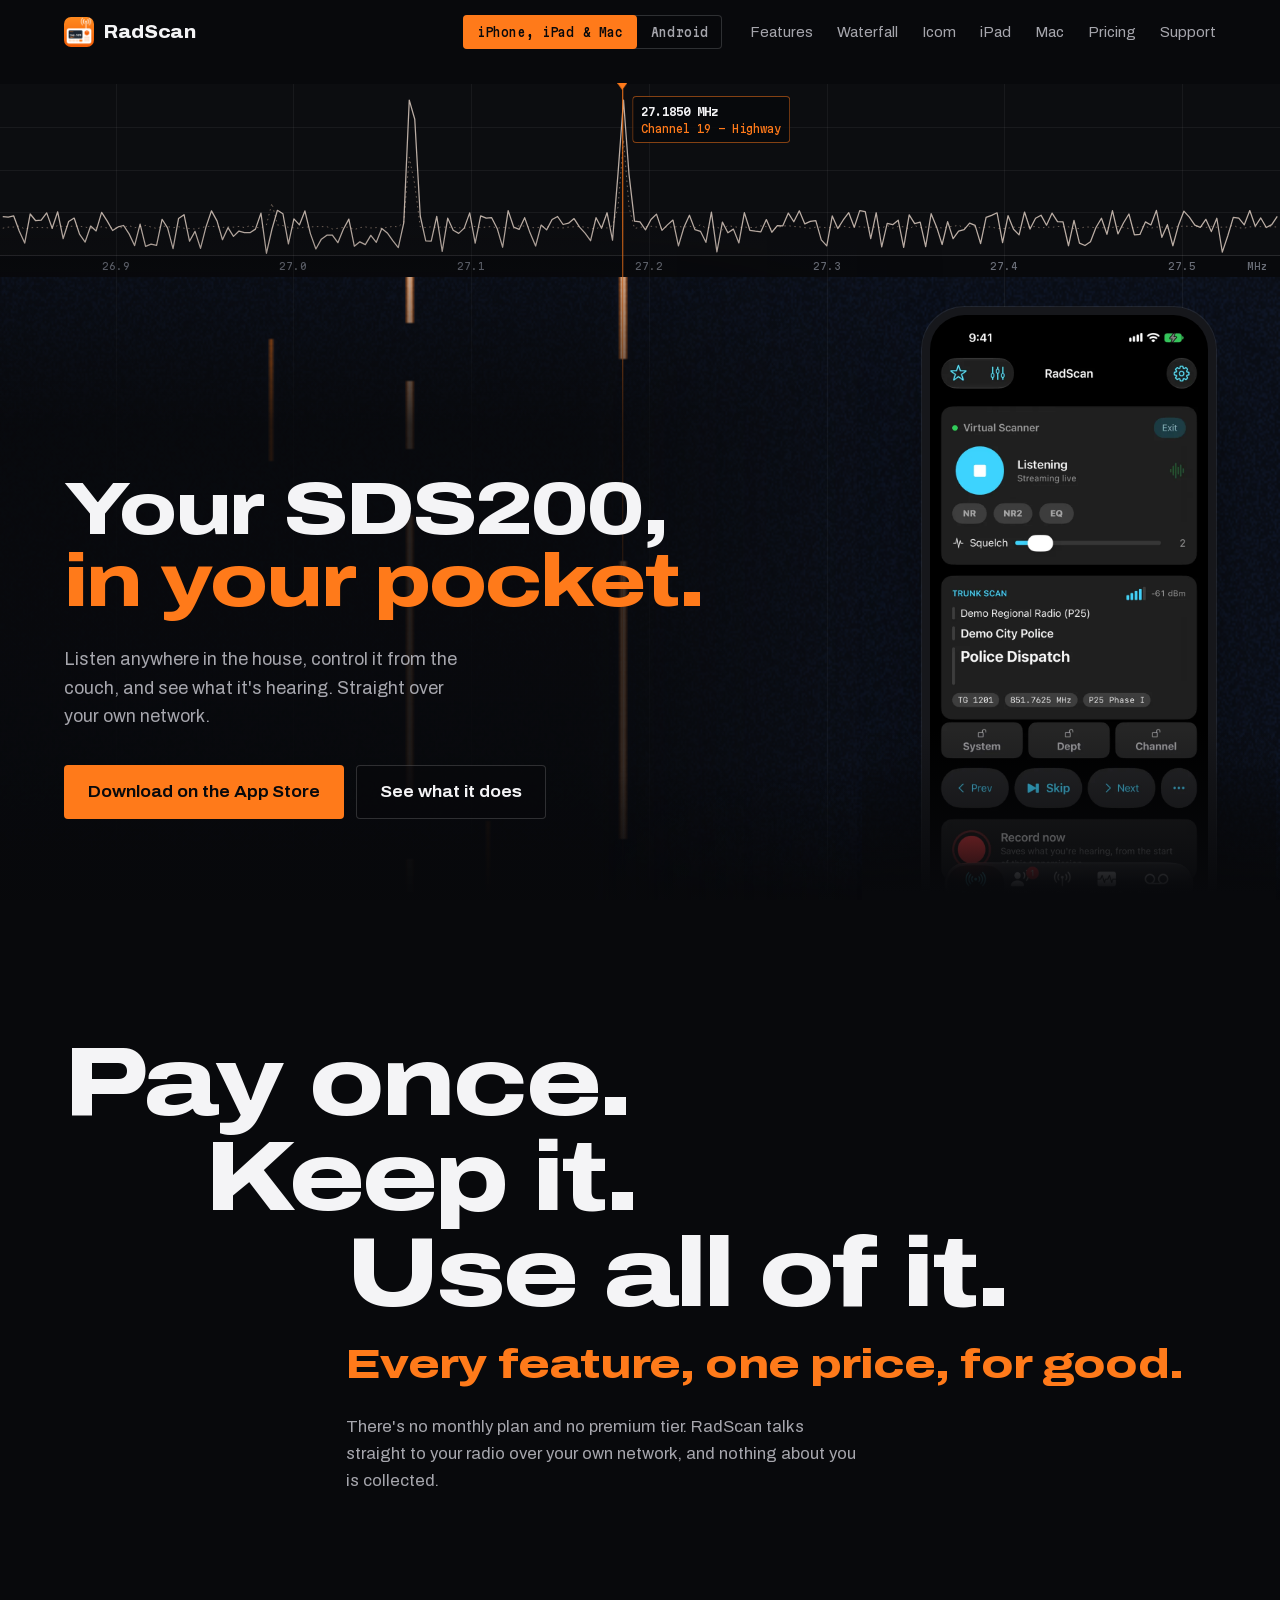
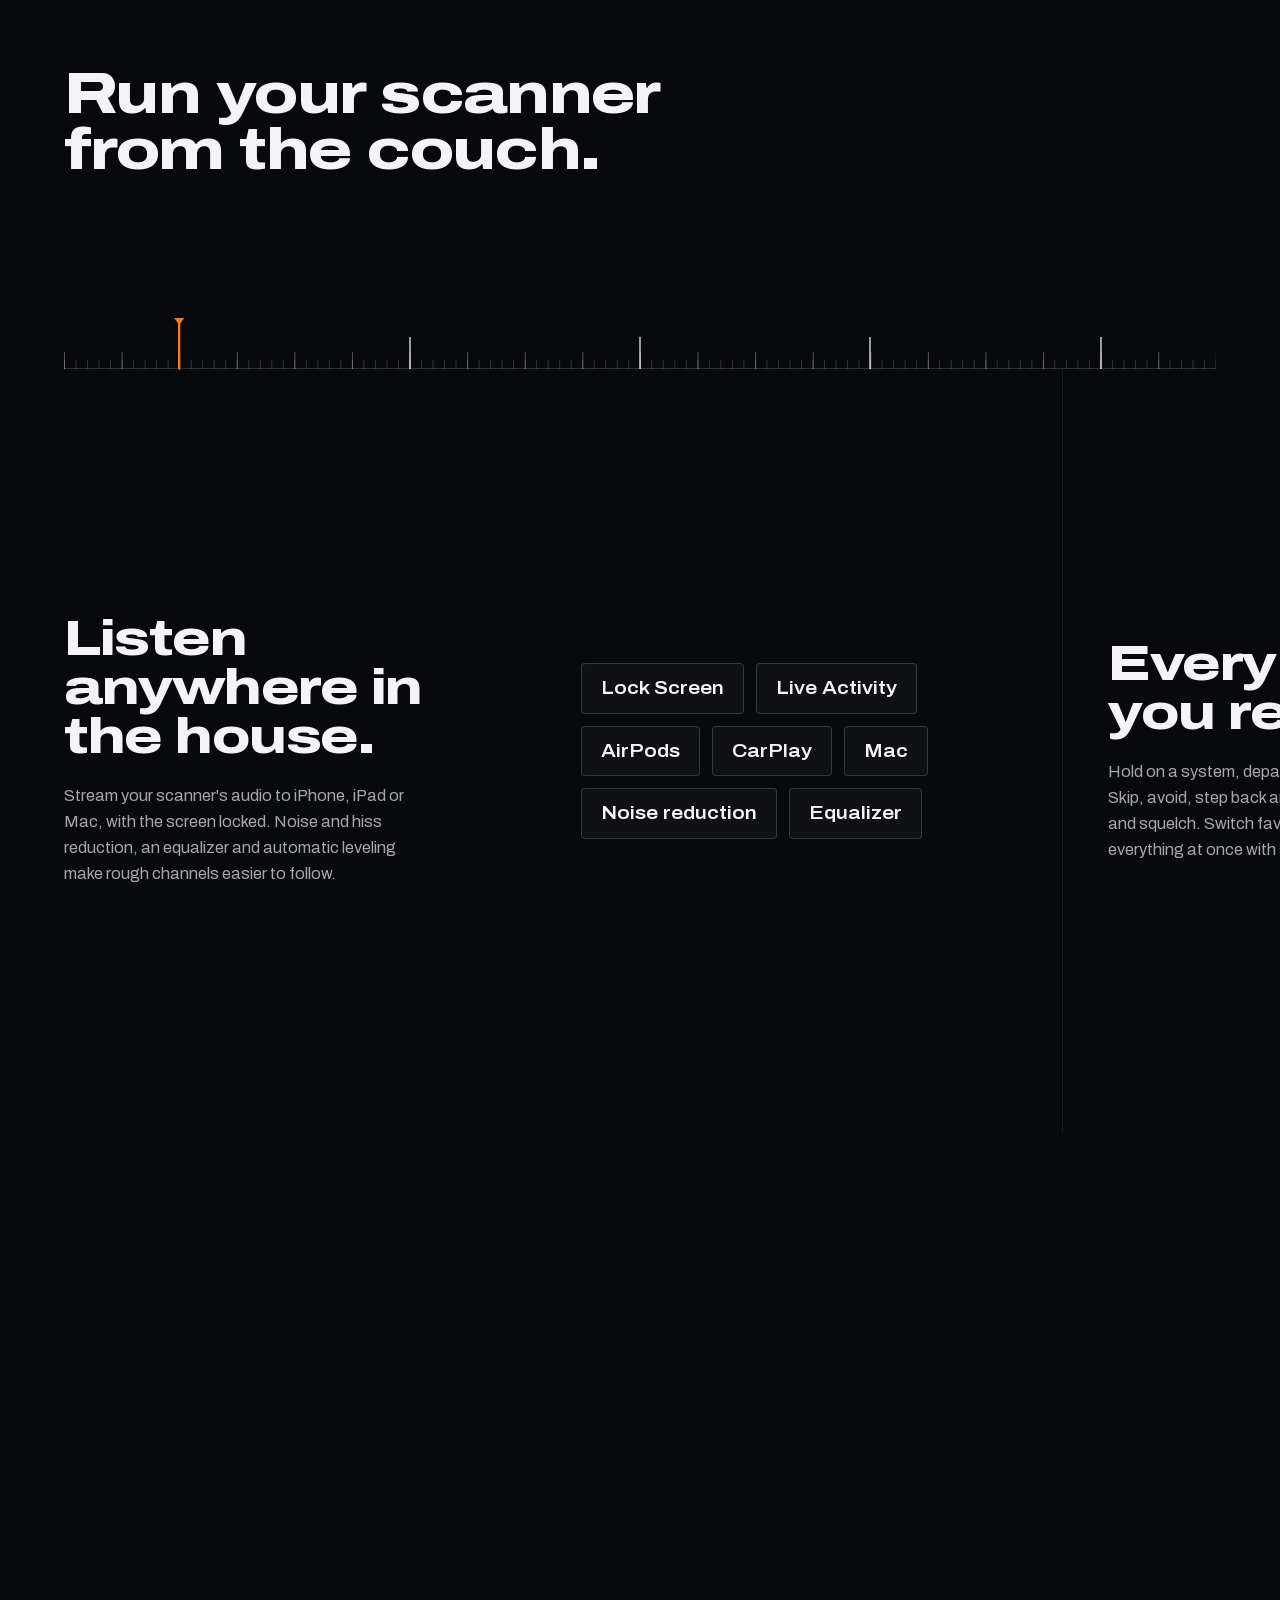
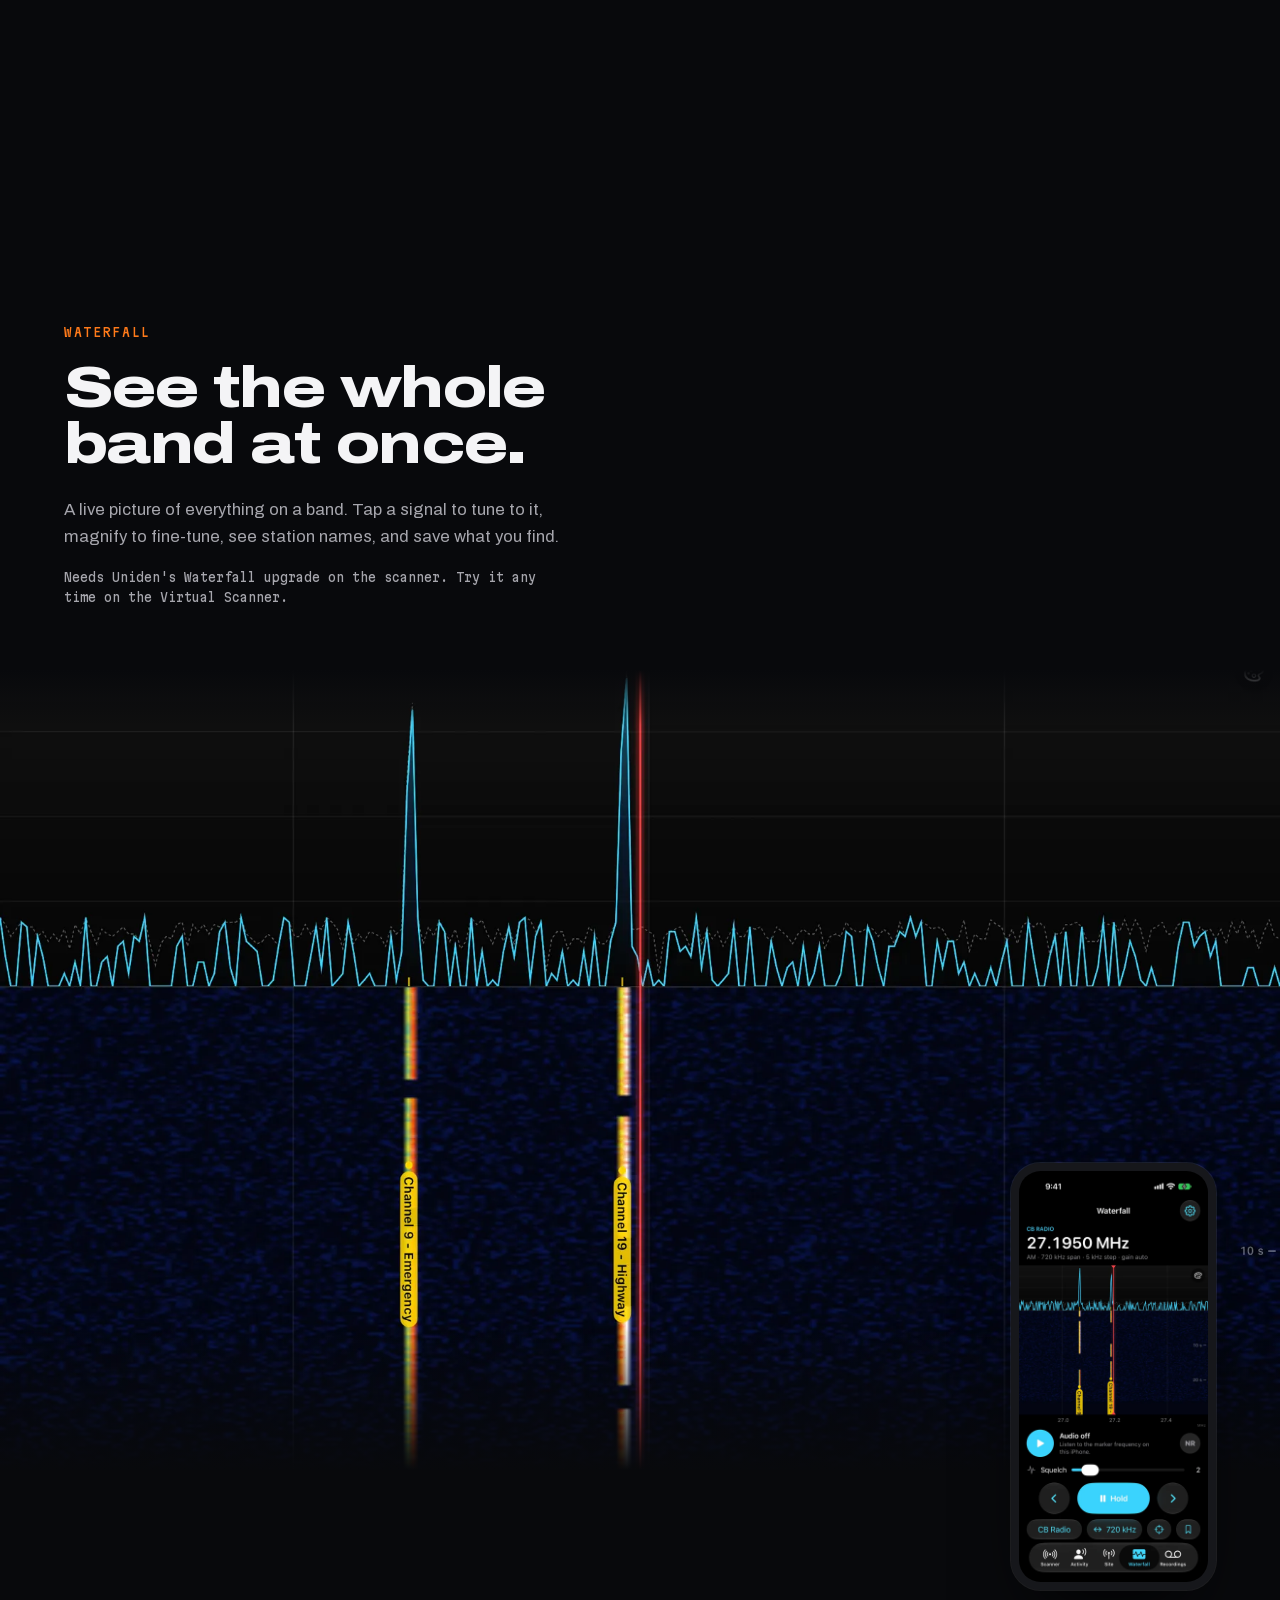
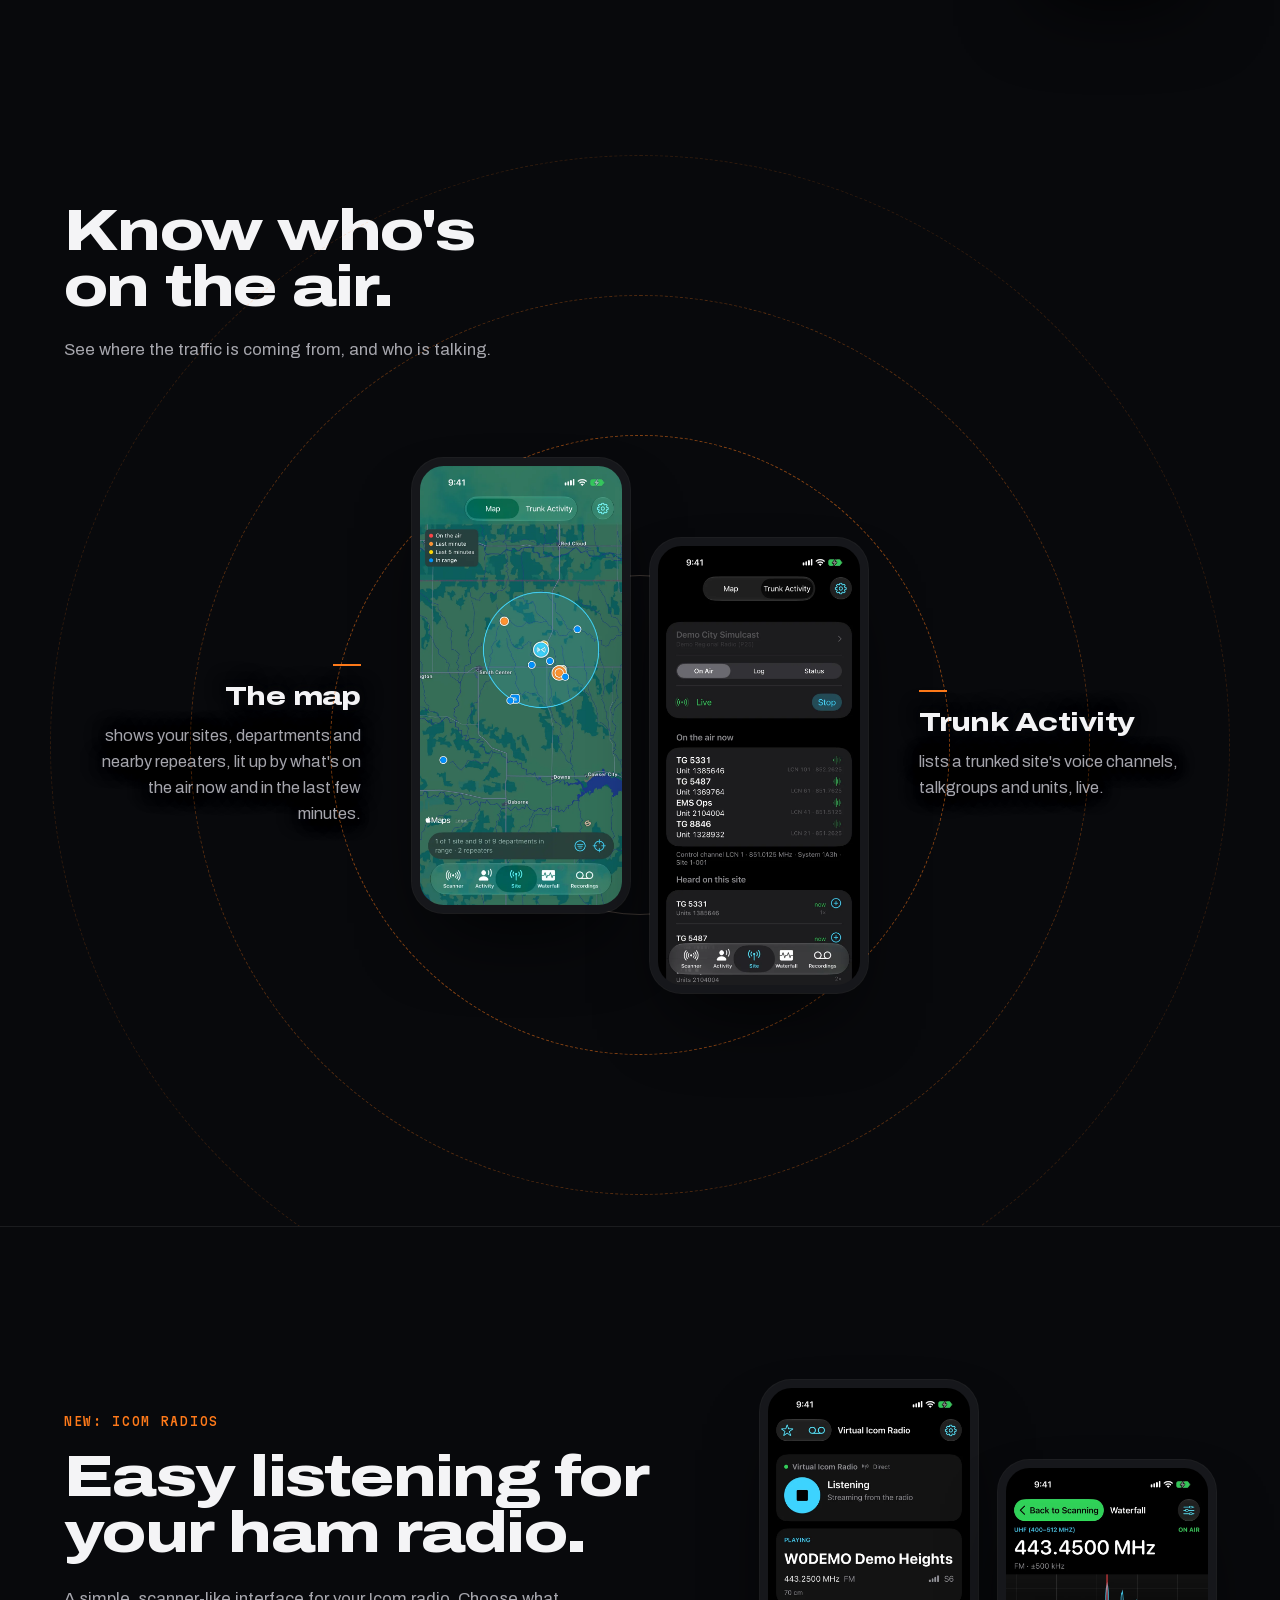
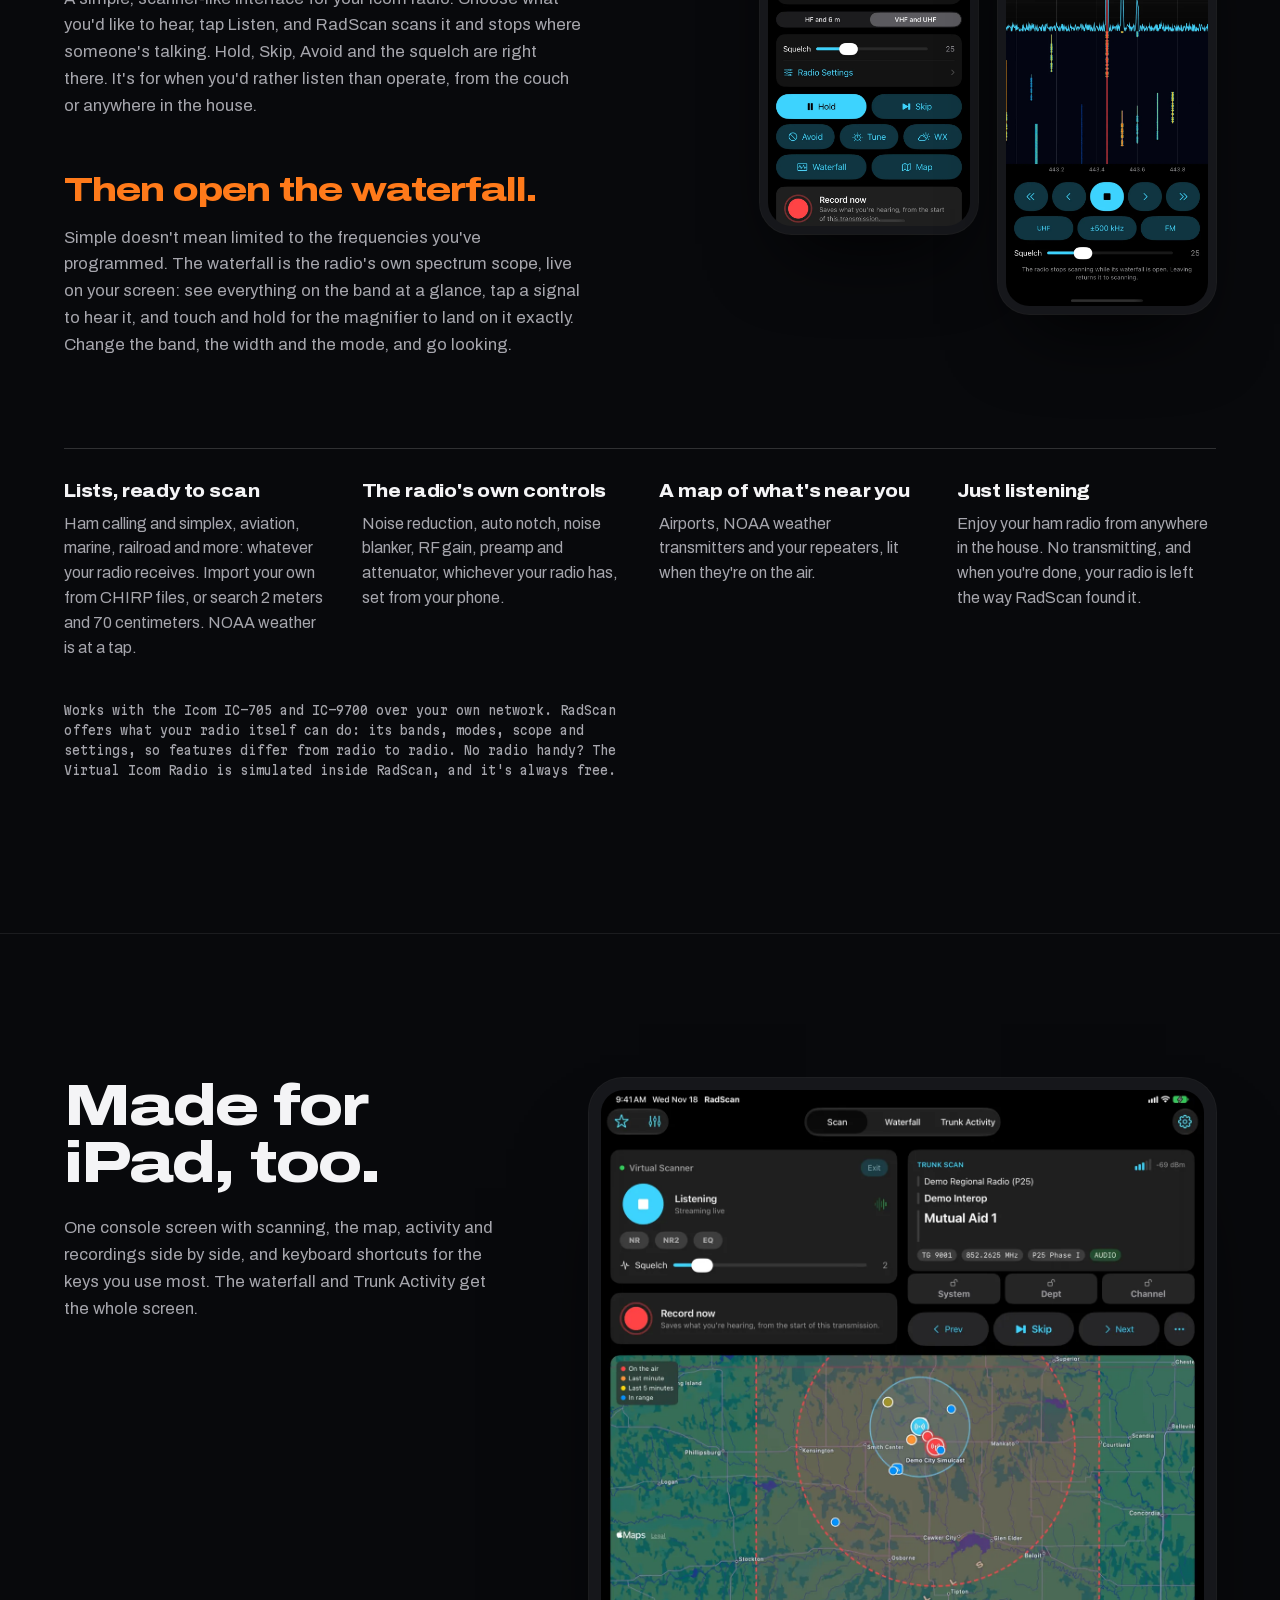
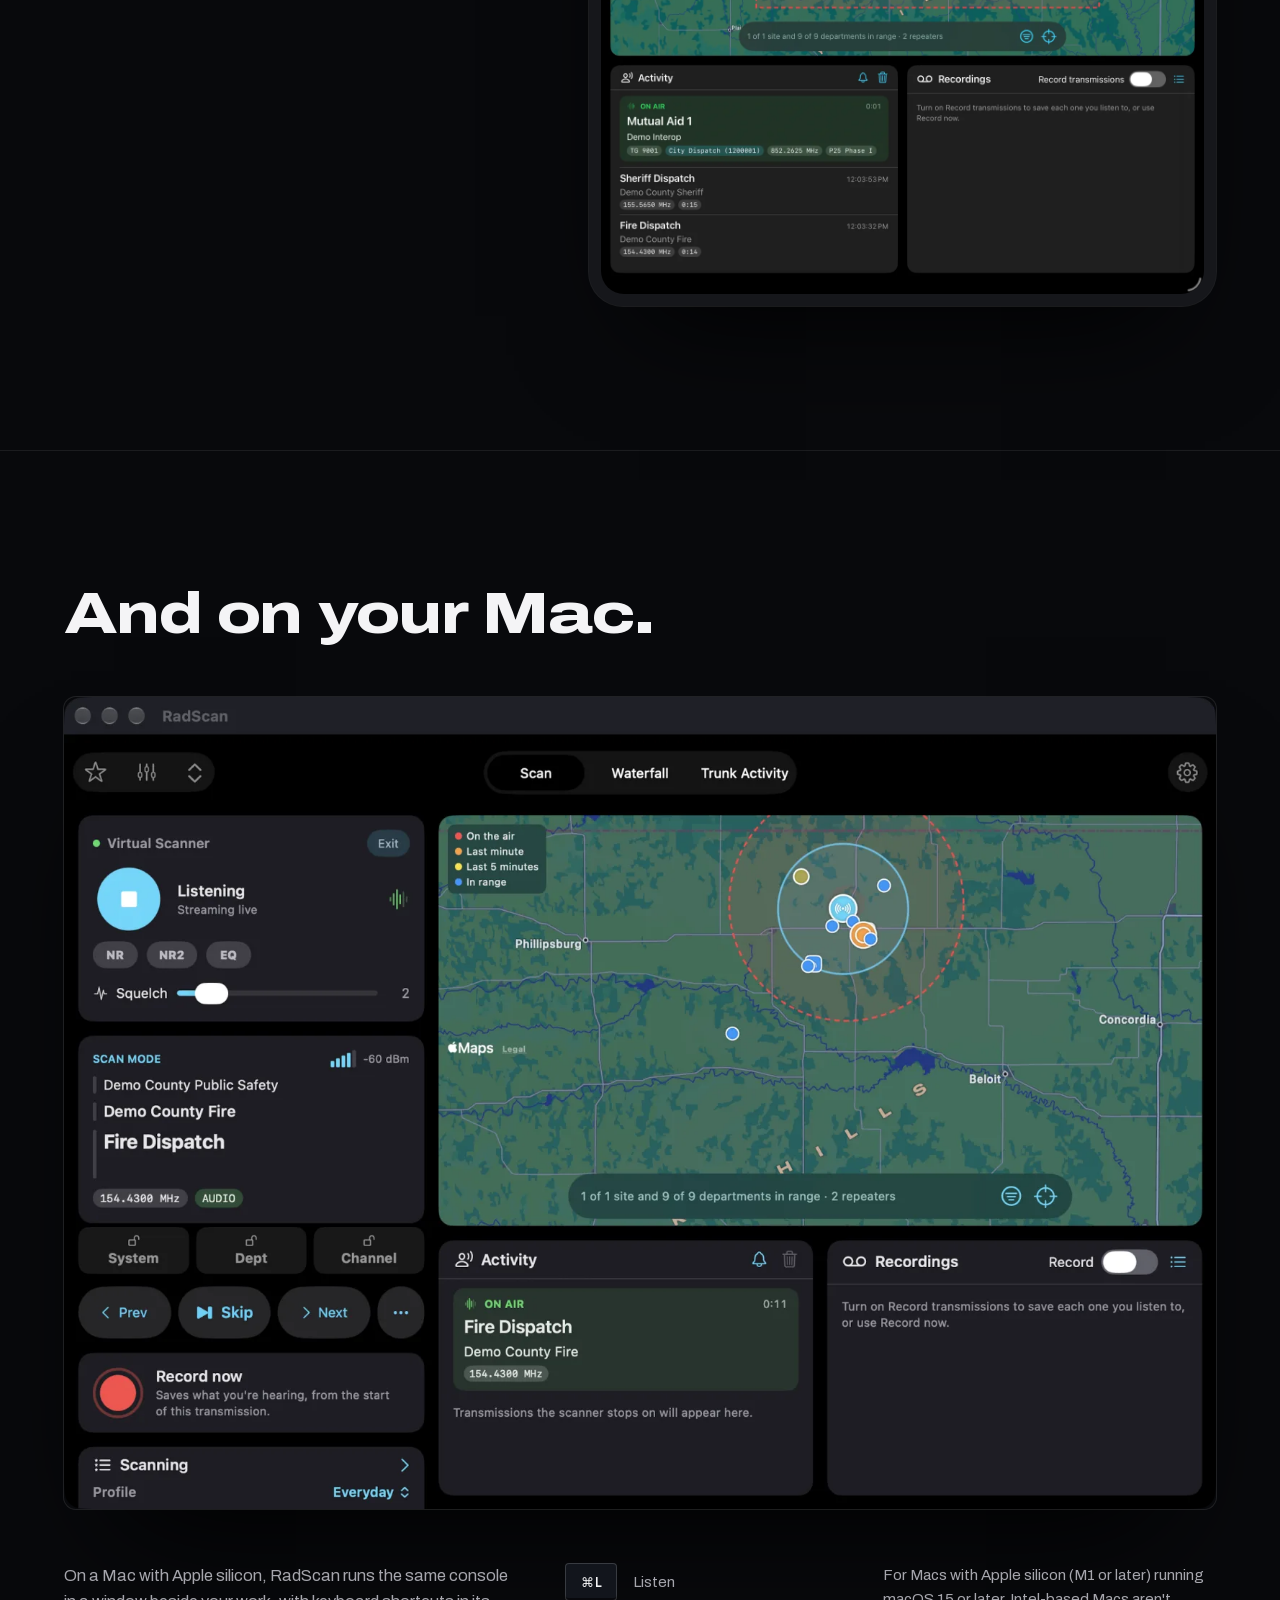
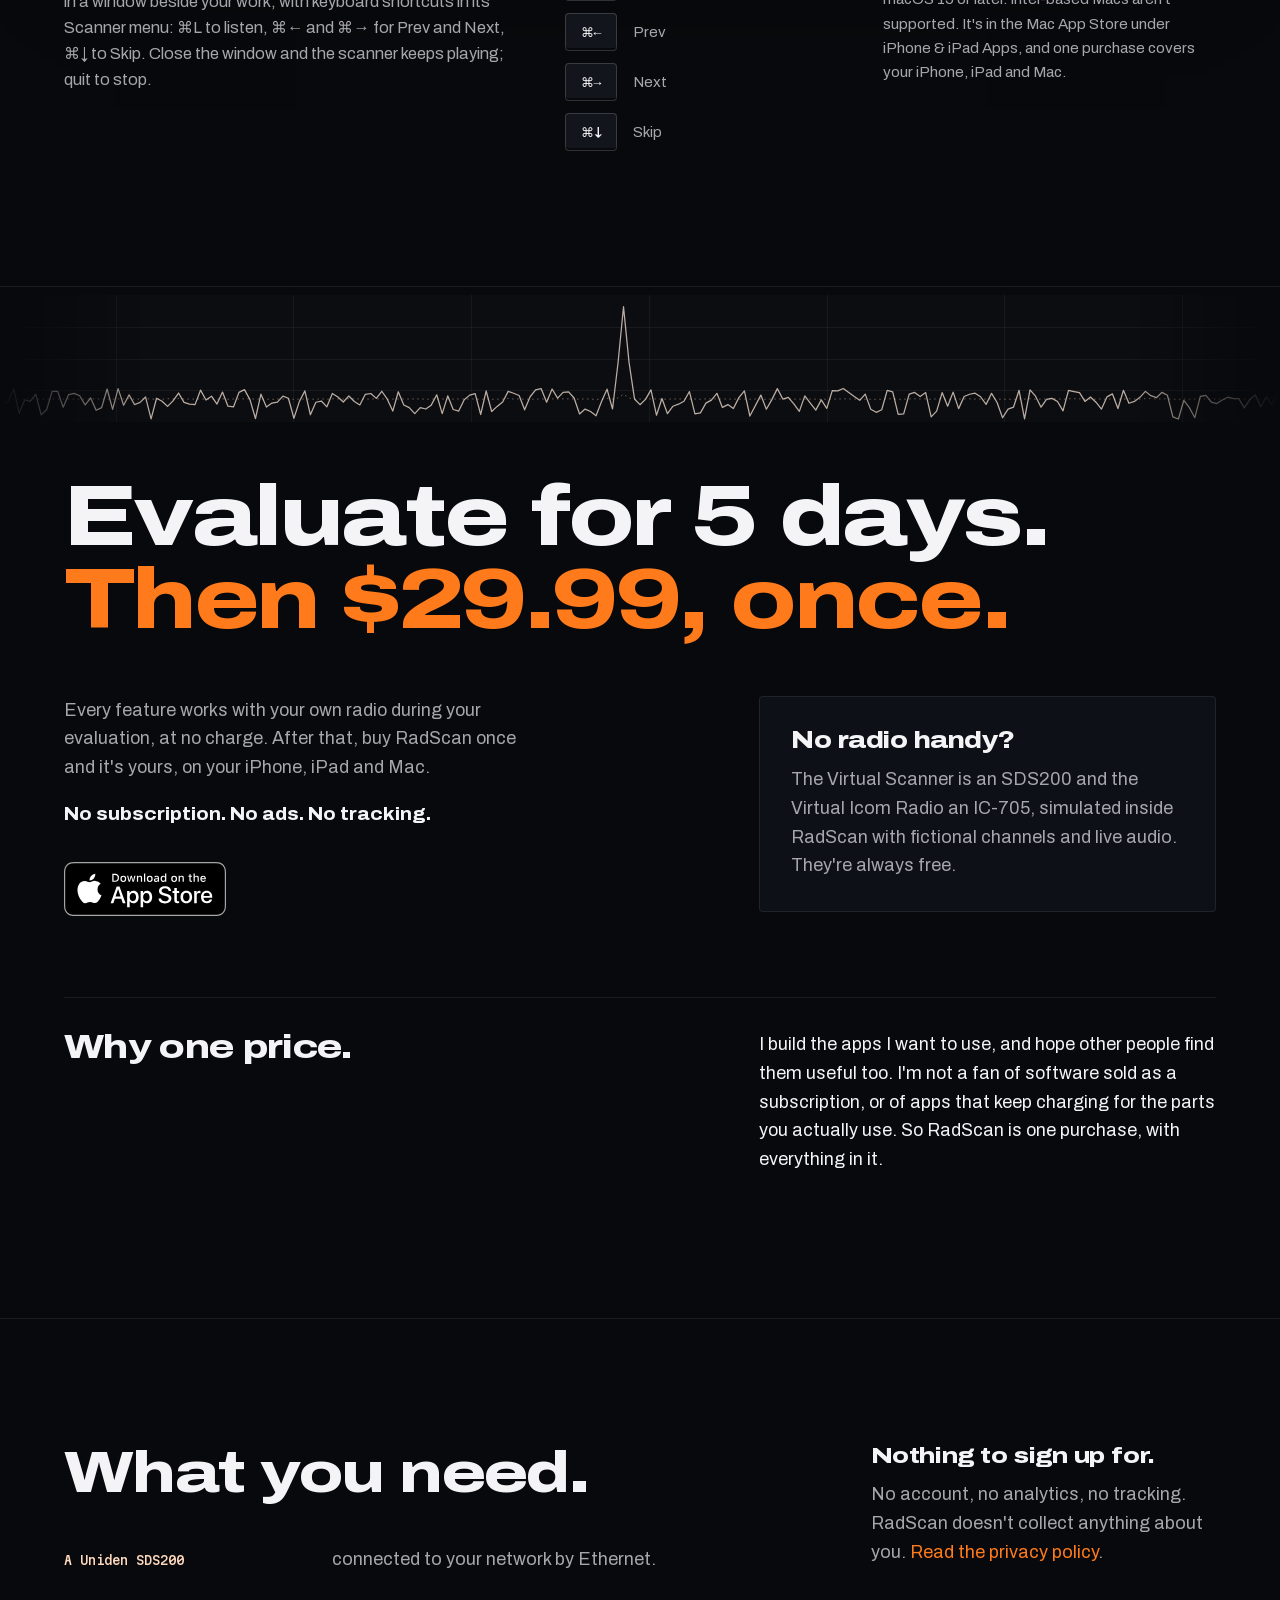
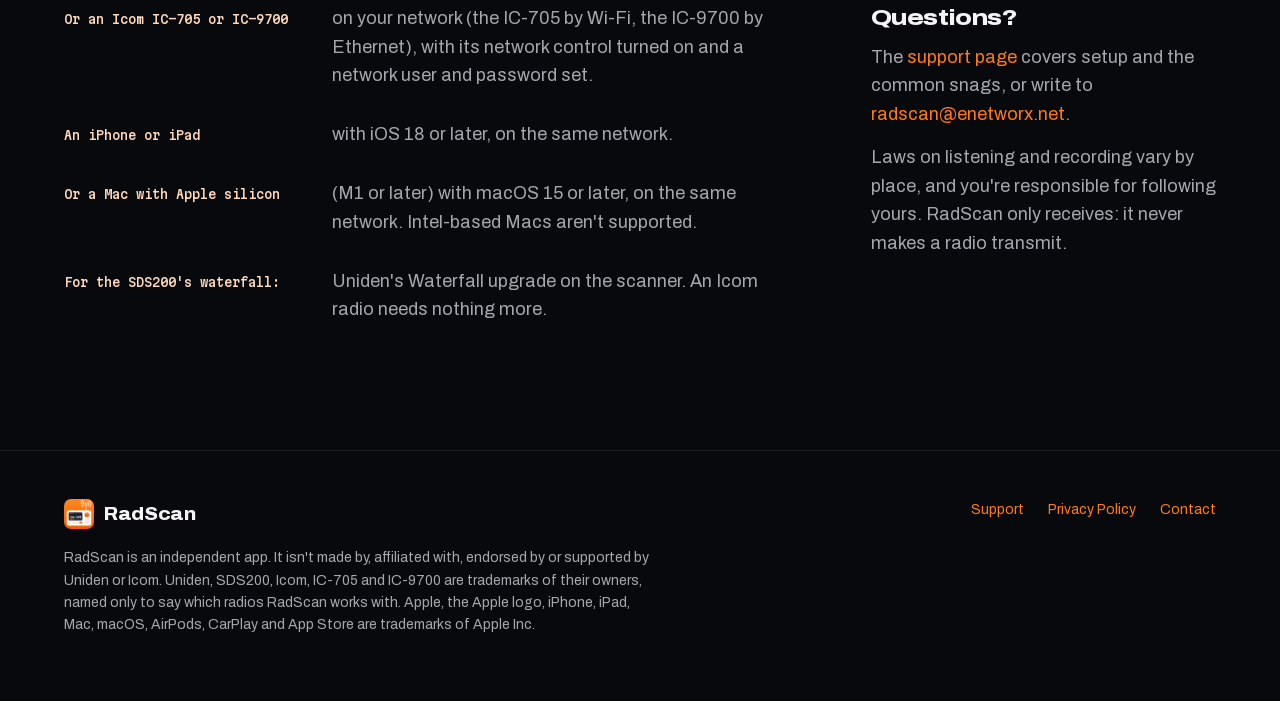
==== commit dad1ab45: "The direct Icom release's pages, for iOS 1.2 (deployed) Published from main at cf3ddb9." ====
--- a/index.html
+++ b/index.html
@@ -3,12 +3,12 @@
 <head>
 <meta charset="utf-8">
 <meta name="viewport" content="width=device-width, initial-scale=1, viewport-fit=cover">
-<title>RadScan: your SDS200 on iPhone, iPad, Mac and Android</title>
-<meta name="description" content="Listen to your Uniden SDS200 anywhere in the house, control it from the couch, and see what it's hearing. Free for 5 days, then one purchase. No subscription.">
+<title>RadScan: your SDS200 or Icom radio on iPhone, iPad, Mac and Android</title>
+<meta name="description" content="Listen to your Uniden SDS200 or Icom radio anywhere in the house, control it from the couch, and see what it's hearing. Free to evaluate for 5 days, then one purchase. No subscription.">
 <meta name="theme-color" content="#08090c">
 <meta property="og:type" content="website">
-<meta property="og:title" content="RadScan: your SDS200 on iPhone, iPad, Mac and Android">
-<meta property="og:description" content="Live audio, remote control, a waterfall and more for the Uniden SDS200. One price, every feature, no subscription.">
+<meta property="og:title" content="RadScan: your SDS200 or Icom radio on iPhone, iPad, Mac and Android">
+<meta property="og:description" content="Live audio, remote control, a waterfall and more for the Uniden SDS200 and Icom IC-705 and IC-9700. One price, every feature, no subscription.">
 <meta property="og:url" content="https://radscan.enetworx.net/">
 <meta property="og:image" content="https://radscan.enetworx.net/img/og.jpg">
 <meta name="twitter:card" content="summary_large_image">
@@ -290,6 +290,19 @@
 }
 @keyframes pulse { 0% { transform: translate(-50%, -50%) scale(.2); opacity: .9; } 100% { transform: translate(-50%, -50%) scale(1); opacity: 0; } }
 
+/* Icom radios: the simple screen and the waterfall side by side, then what comes with them as a spec sheet. */
+.icom { padding: clamp(120px, 17vh, 210px) 0; border-top: 1px solid var(--line); }
+.icom-grid { display: grid; grid-template-columns: minmax(0, 1fr) auto; gap: clamp(40px, 6vw, 112px); align-items: center; }
+.icom .body { margin-top: 24px; }
+.icom h3 { margin-top: clamp(40px, 6vh, 64px); font-size: clamp(1.6rem, 2.6vw, 2.5rem); color: var(--orange); }
+.icom h3 + .body { margin-top: 18px; }
+.icom .stage { padding: 0 0 80px; }
+.icom-list { margin: clamp(40px, 6vh, 72px) 0 0; padding: 32px 0 0; list-style: none; border-top: 1px solid var(--line-2);
+  display: grid; grid-template-columns: repeat(4, minmax(0, 1fr)); gap: clamp(24px, 3vw, 48px); }
+.icom-list strong { display: block; margin-bottom: 10px; font-weight: 800; font-stretch: 112%; letter-spacing: -.01em; font-size: 1.12rem; line-height: 1.15; }
+.icom-list span { color: var(--muted); font-size: 1rem; line-height: 1.55; display: block; }
+.icom .note { margin-top: 40px; font: 400 12.5px/1.6 var(--mono); font-stretch: 87.5%; color: var(--muted); max-width: 72ch; }
+
 /* iPad and tablets: the words hold still while the console goes by. */
 .ipad-sec { padding: clamp(120px, 16vh, 200px) 0; border-top: 1px solid var(--line); }
 .ipad-grid { display: grid; grid-template-columns: minmax(0, 5fr) minmax(0, 7fr); gap: clamp(40px, 6vw, 112px); align-items: start; }
@@ -372,6 +385,9 @@
   .def-map { order: 2; } .stage { order: 1; } .def-trunk { order: 3; }
   .ipad-grid, .price-row, .needs-grid { grid-template-columns: 1fr; }
   .ipad-text { position: static; }
+  .icom-grid { grid-template-columns: 1fr; }
+  .icom .stage { justify-content: center; padding-bottom: 32px; }
+  .icom-list { grid-template-columns: 1fr 1fr; }
   .ipad { justify-self: center; }
   .mac-cols { grid-template-columns: 1fr 1fr; }
   .mac-cols .fine { grid-column: 1 / -1; }
@@ -418,6 +434,7 @@
   .stage { padding: 24px 0 48px; }
   .rings { transform: scale(.55); }
   .mac-cols { grid-template-columns: 1fr; }
+  .icom-list { grid-template-columns: 1fr; }
   .spec li { grid-template-columns: 1fr; gap: 6px; }
   .price h2 { font-size: 7.3vw; }
   .keys { grid-template-columns: auto 1fr auto 1fr; }
@@ -440,6 +457,7 @@
     <nav class="nav-links" aria-label="Sections">
       <a href="#features">Features</a>
       <a href="#waterfall">Waterfall</a>
+      <a href="#icom">Icom</a>
       <a href="#ipad" class="only-ios">iPad</a>
       <a href="#mac" class="only-ios">Mac</a>
       <a href="#ipad" class="only-android">Tablets</a>
@@ -482,7 +500,7 @@
   <section class="statement">
     <div class="wrap">
       <p class="big display"><span class="ph">Pay once.</span> <span class="ph">Keep it.</span> <span class="ph">Use all of it.</span> <span class="just">Every feature, one price, for good.</span></p>
-      <p class="body reveal">There's no monthly plan and no premium tier. RadScan talks straight to your SDS200 over your own network, and nothing about you is collected.</p>
+      <p class="body reveal">There's no monthly plan and no premium tier. RadScan talks straight to your radio over your own network, and nothing about you is collected.</p>
     </div>
   </section>
 
@@ -583,6 +601,31 @@
     </div>
   </section>
 
+  <section class="icom" id="icom">
+    <div class="wrap icom-grid">
+      <div class="icom-text">
+        <p class="eyebrow reveal">New: Icom radios</p>
+        <h2 class="display h2 reveal">Easy listening for your ham radio.</h2>
+        <p class="body reveal" style="--d:1">A simple, scanner-like interface for your Icom radio. Choose what you'd like to hear, tap Listen, and RadScan scans it and stops where someone's talking. Hold, Skip, Avoid and the squelch are right there. It's for when you'd rather listen than operate, from the couch or anywhere in the house.</p>
+        <h3 class="display reveal">Then open the waterfall.</h3>
+        <p class="body reveal" style="--d:1">Simple doesn't mean limited to the frequencies you've programmed. The waterfall is the radio's own spectrum scope, live on your screen: see everything on the band at a glance, tap a signal to hear it, and touch and hold for the magnifier to land on it exactly. Change the band, the width and the mode, and go looking.</p>
+      </div>
+      <div class="stage reveal only-ios" style="--d:1">
+        <figure class="phone"><img src="img/iphone-08-icom.webp" width="780" height="1696" loading="lazy" alt="RadScan listening to a ham repeater on an Icom radio, with squelch, Hold, Skip, Avoid, Tune, WX, Waterfall and Map."></figure>
+        <figure class="phone"><img src="img/iphone-09-icom-waterfall.webp" width="780" height="1696" loading="lazy" alt="An Icom radio's spectrum scope as RadScan's waterfall, tuned to a repeater on 70 centimeters that is on the air."></figure>
+      </div>
+    </div>
+    <div class="wrap">
+      <ul class="icom-list">
+        <li class="reveal"><strong>Lists, ready to scan</strong> <span>Ham calling and simplex, aviation, marine, railroad and more: whatever your radio receives. Import your own from CHIRP files, or search 2 meters and 70 centimeters. NOAA weather is at a tap.</span></li>
+        <li class="reveal" style="--d:1"><strong>The radio's own controls</strong> <span>Noise reduction, auto notch, noise blanker, RF gain, preamp and attenuator, whichever your radio has, set from your phone.</span></li>
+        <li class="reveal" style="--d:2"><strong>A map of what's near you</strong> <span>Airports, NOAA weather transmitters and your repeaters, lit when they're on the air.</span></li>
+        <li class="reveal" style="--d:3"><strong>Just listening</strong> <span>Enjoy your ham radio from anywhere in the house. No transmitting, and when you're done, your radio is left the way RadScan found it.</span></li>
+      </ul>
+      <p class="note reveal">Works with the Icom IC-705 and IC-9700 over your own network. RadScan offers what your radio itself can do: its bands, modes, scope and settings, so features differ from radio to radio. No radio handy? The Virtual Icom Radio is simulated inside RadScan, and it's always free.</p>
+    </div>
+  </section>
+
   <section class="ipad-sec" id="ipad">
     <div class="wrap ipad-grid">
       <div class="ipad-text">
@@ -615,10 +658,10 @@
   <section class="price" id="pricing">
     <div class="price-trace field" id="price-field" aria-hidden="true"><canvas></canvas></div>
     <div class="wrap">
-      <h2 class="display reveal">Free for 5 days.<br><span class="accent">Then $29.99, once.</span></h2>
+      <h2 class="display reveal">Evaluate for 5 days.<br><span class="accent">Then $29.99, once.</span></h2>
       <div class="price-row">
         <div>
-          <p class="terms reveal" style="--d:1">Every feature works during the trial. After that, one purchase unlocks RadScan for good, on your <span class="only-ios">iPhone, iPad and Mac</span><span class="only-android">Android phone and tablet</span>.</p>
+          <p class="terms reveal" style="--d:1">Every feature works with your own radio during your evaluation, at no charge. After that, buy RadScan once and it's yours, on your <span class="only-ios">iPhone, iPad and Mac</span><span class="only-android">Android phone and tablet</span>.</p>
           <p class="nos reveal" style="--d:2">No subscription. No ads. No tracking.</p>
           <div class="ctas reveal" style="--d:3">
             <a class="store-badge only-ios" href="https://apps.apple.com/app/radscan/id6833056812" data-store="ios"><img src="img/app-store-badge.svg" width="162" height="54" alt="Download on the App Store"></a>
@@ -626,8 +669,8 @@
           </div>
         </div>
         <aside class="virtual reveal" style="--d:2">
-          <h3>No scanner handy?</h3>
-          <p>The Virtual Scanner is an SDS200 simulated inside RadScan, with fictional channels and live audio. Every feature works on it, and it's always free.</p>
+          <h3>No radio handy?</h3>
+          <p>The Virtual Scanner is an SDS200 and the Virtual Icom Radio an IC-705, simulated inside RadScan with fictional channels and live audio. They're always free.</p>
         </aside>
       </div>
       <div class="why reveal">
@@ -643,10 +686,11 @@
         <h2 class="display h2 reveal">What you need.</h2>
         <ul class="spec">
           <li class="reveal" style="--d:1"><strong>A Uniden SDS200</strong> <span>connected to your network by Ethernet.</span></li>
+          <li class="reveal" style="--d:1"><strong>Or an Icom IC-705 or IC-9700</strong> <span>on your network (the IC-705 by Wi-Fi, the IC-9700 by Ethernet), with its network control turned on and a network user and password set.</span></li>
           <li class="reveal only-ios" style="--d:2"><strong>An iPhone or iPad</strong> <span>with iOS 18 or later, on the same network.</span></li>
           <li class="reveal only-ios" style="--d:2"><strong>Or a Mac with Apple silicon</strong> <span>(M1 or later) with macOS 15 or later, on the same network. Intel-based Macs aren't supported.</span></li>
           <li class="reveal only-android" style="--d:2"><strong>An Android phone or tablet</strong> <span>with Android 10 or later, on the same network.</span></li>
-          <li class="reveal" style="--d:3"><strong>For the waterfall:</strong> <span>Uniden's Waterfall upgrade on the scanner.</span></li>
+          <li class="reveal" style="--d:3"><strong>For the SDS200's waterfall:</strong> <span>Uniden's Waterfall upgrade on the scanner. An Icom radio needs nothing more.</span></li>
         </ul>
       </div>
       <div class="side">
@@ -654,7 +698,7 @@
         <p class="reveal" style="--d:1">No account, no analytics, no tracking. RadScan doesn't collect anything about you. <a href="privacy.html" data-android="privacy-android.html">Read the privacy policy</a>.</p>
         <h3 class="reveal">Questions?</h3>
         <p class="reveal" style="--d:1">The <a href="support.html" data-android="support-android.html">support page</a> covers setup and the common snags, or write to <a href="mailto:radscan@enetworx.net">radscan@enetworx.net</a>.</p>
-        <p class="reveal laws" style="--d:2">Laws on listening and recording vary by place. Use RadScan responsibly.</p>
+        <p class="reveal laws" style="--d:2">Laws on listening and recording vary by place, and you're responsible for following yours. RadScan only receives: it never makes a radio transmit.</p>
       </div>
     </div>
   </section>
@@ -665,7 +709,7 @@
   <div class="wrap">
     <div>
       <a class="brand" href="./"><img src="img/icon-128.png" alt="" width="32" height="32">RadScan</a>
-      <p class="legal">RadScan is an independent app. It isn't made, endorsed or supported by Uniden. Uniden and SDS200 are trademarks of their owner. <span class="only-ios">Apple, the Apple logo, iPhone, iPad, Mac, macOS, AirPods, CarPlay and App Store are trademarks of Apple Inc.</span><span class="only-android">Google Play, Android and Android Auto are trademarks of Google LLC.</span></p>
+      <p class="legal">RadScan is an independent app. It isn't made by, affiliated with, endorsed by or supported by Uniden or Icom. Uniden, SDS200, Icom, IC-705 and IC-9700 are trademarks of their owners, named only to say which radios RadScan works with. <span class="only-ios">Apple, the Apple logo, iPhone, iPad, Mac, macOS, AirPods, CarPlay and App Store are trademarks of Apple Inc.</span><span class="only-android">Google Play, Android and Android Auto are trademarks of Google LLC.</span></p>
     </div>
     <nav aria-label="Footer">
       <a href="support.html" data-android="support-android.html">Support</a>
